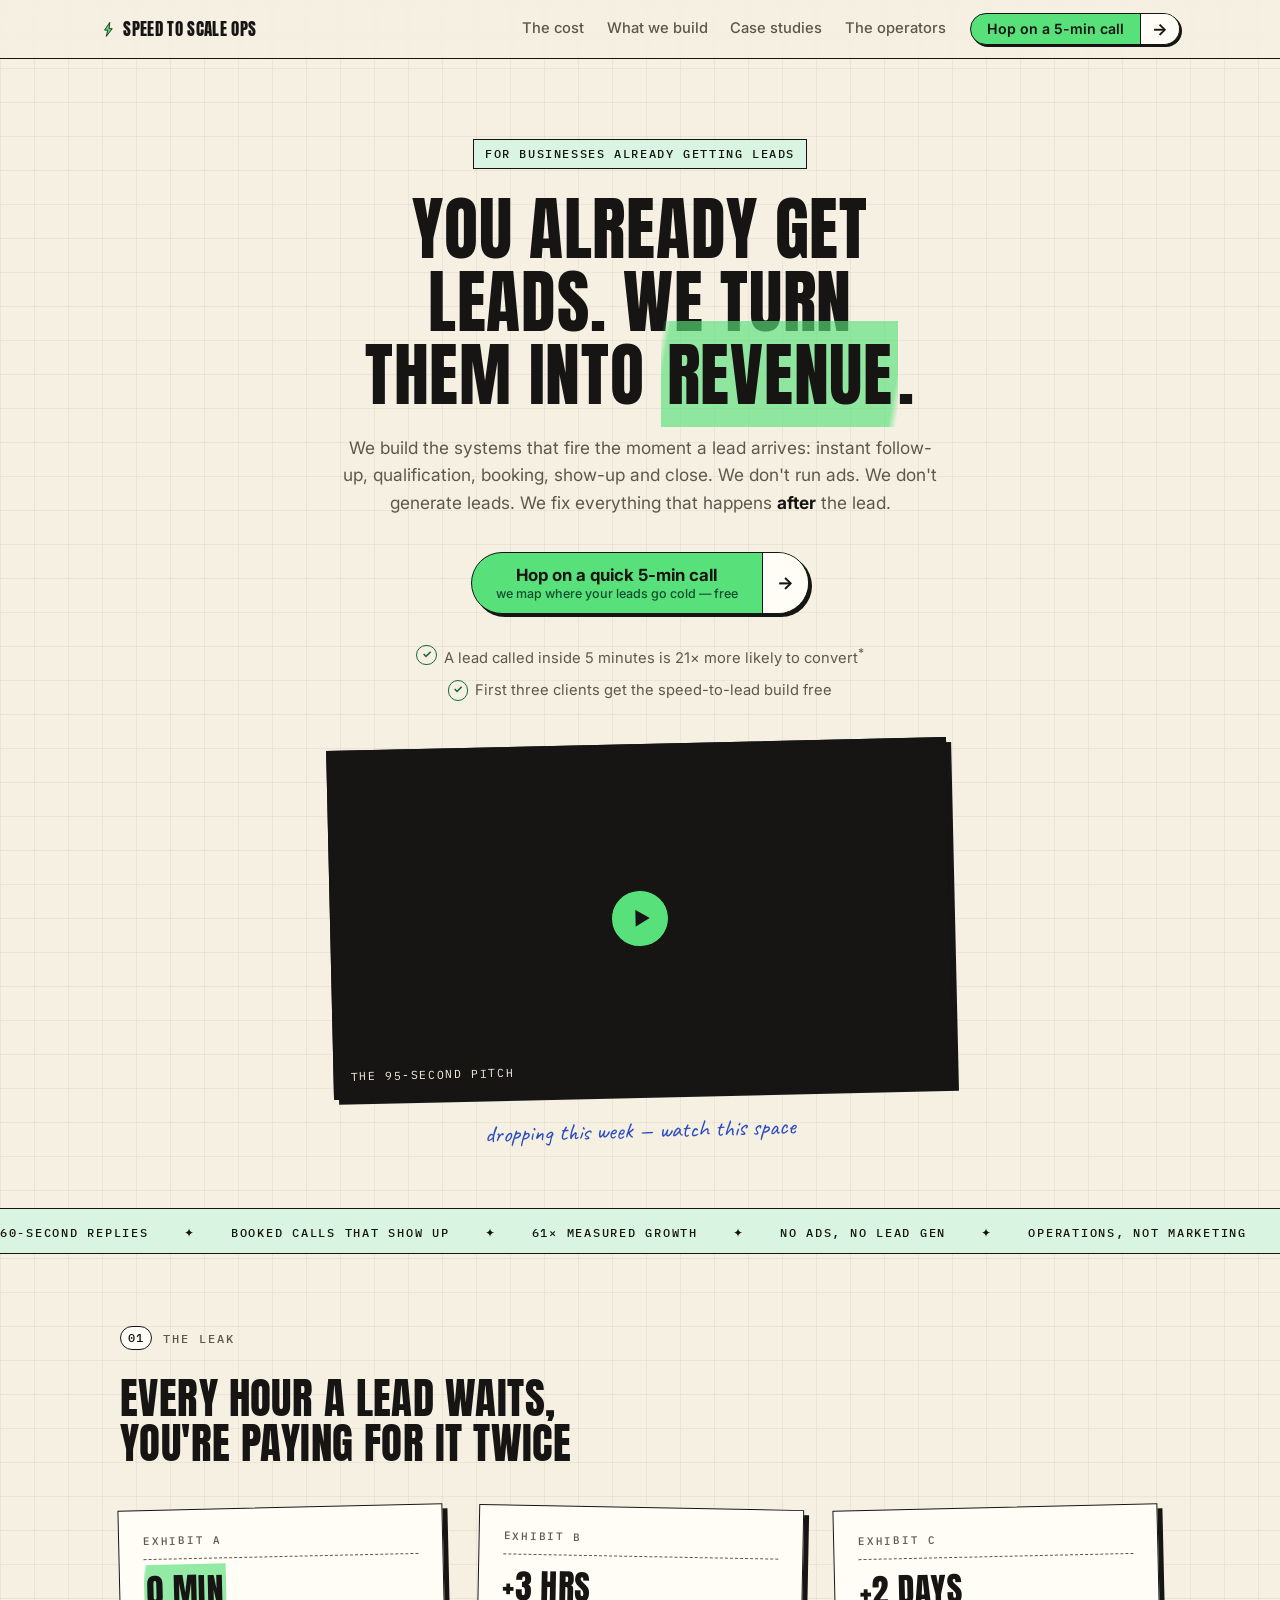
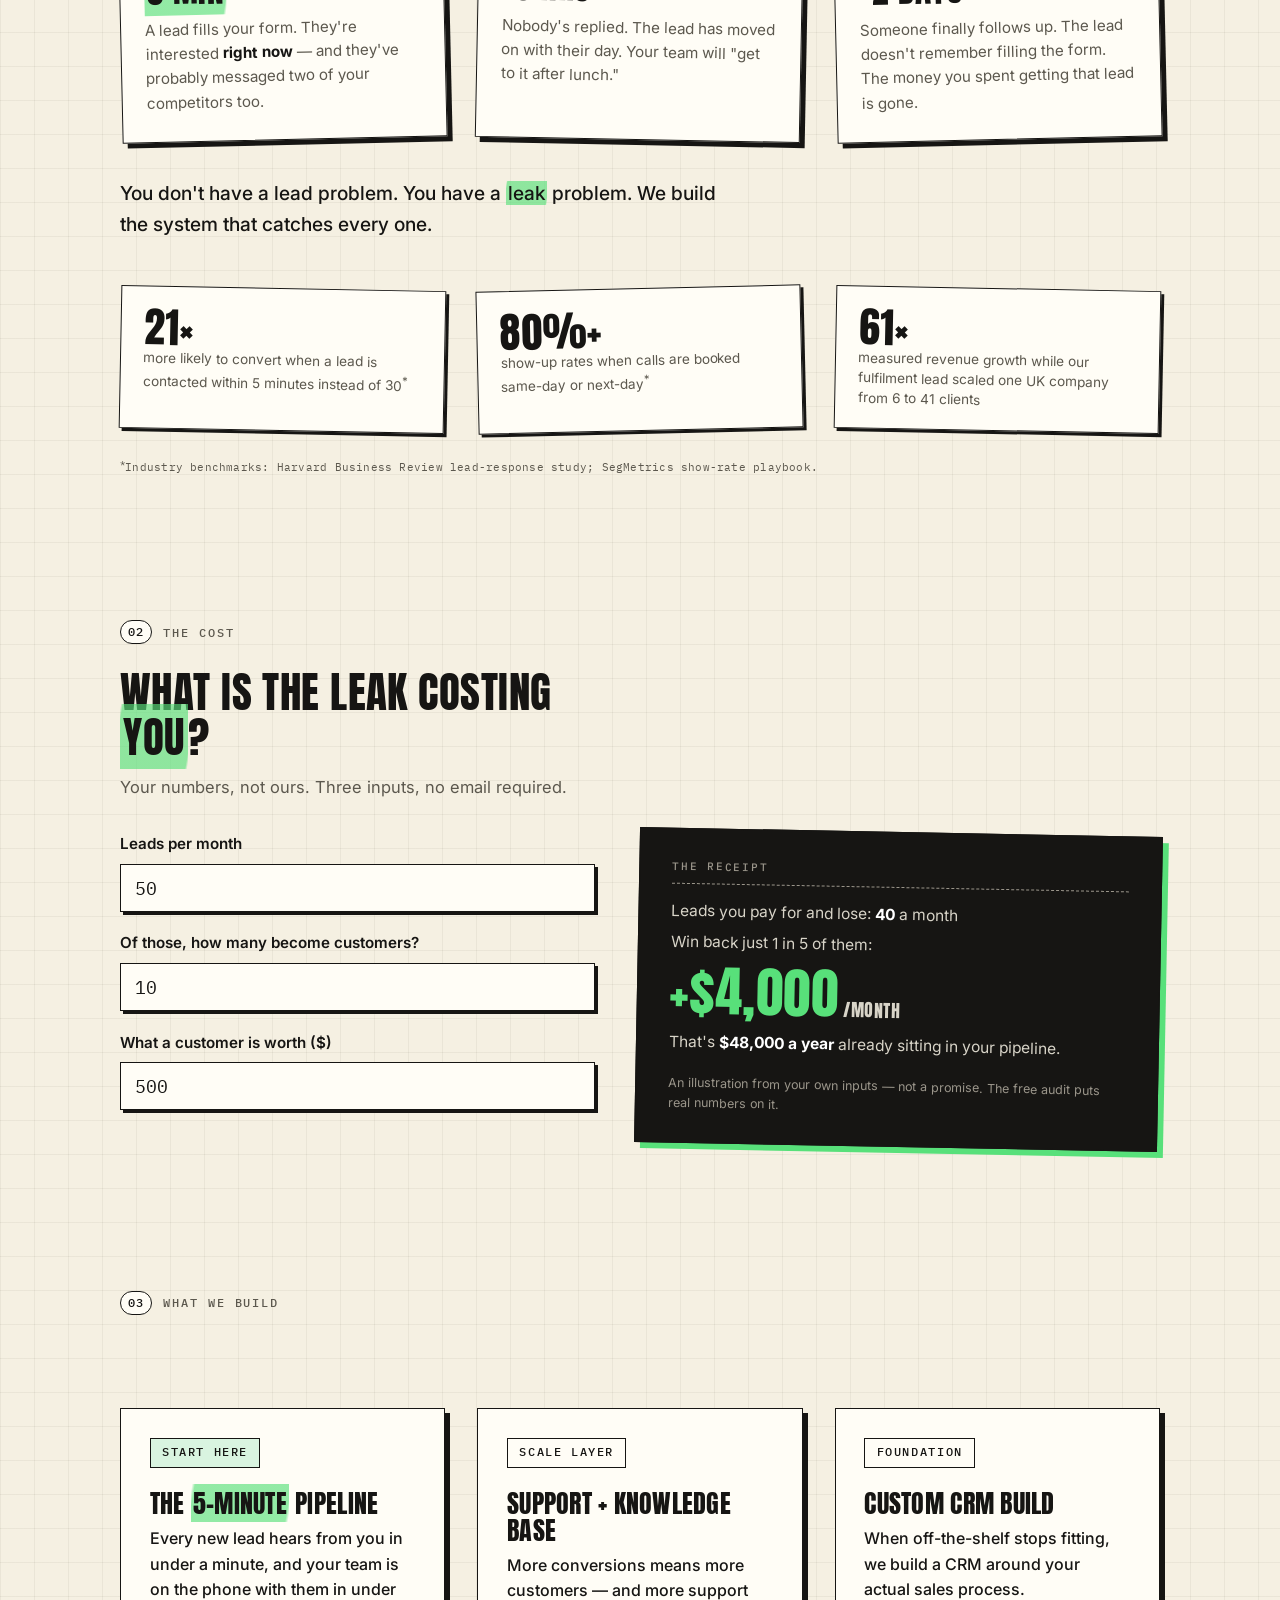
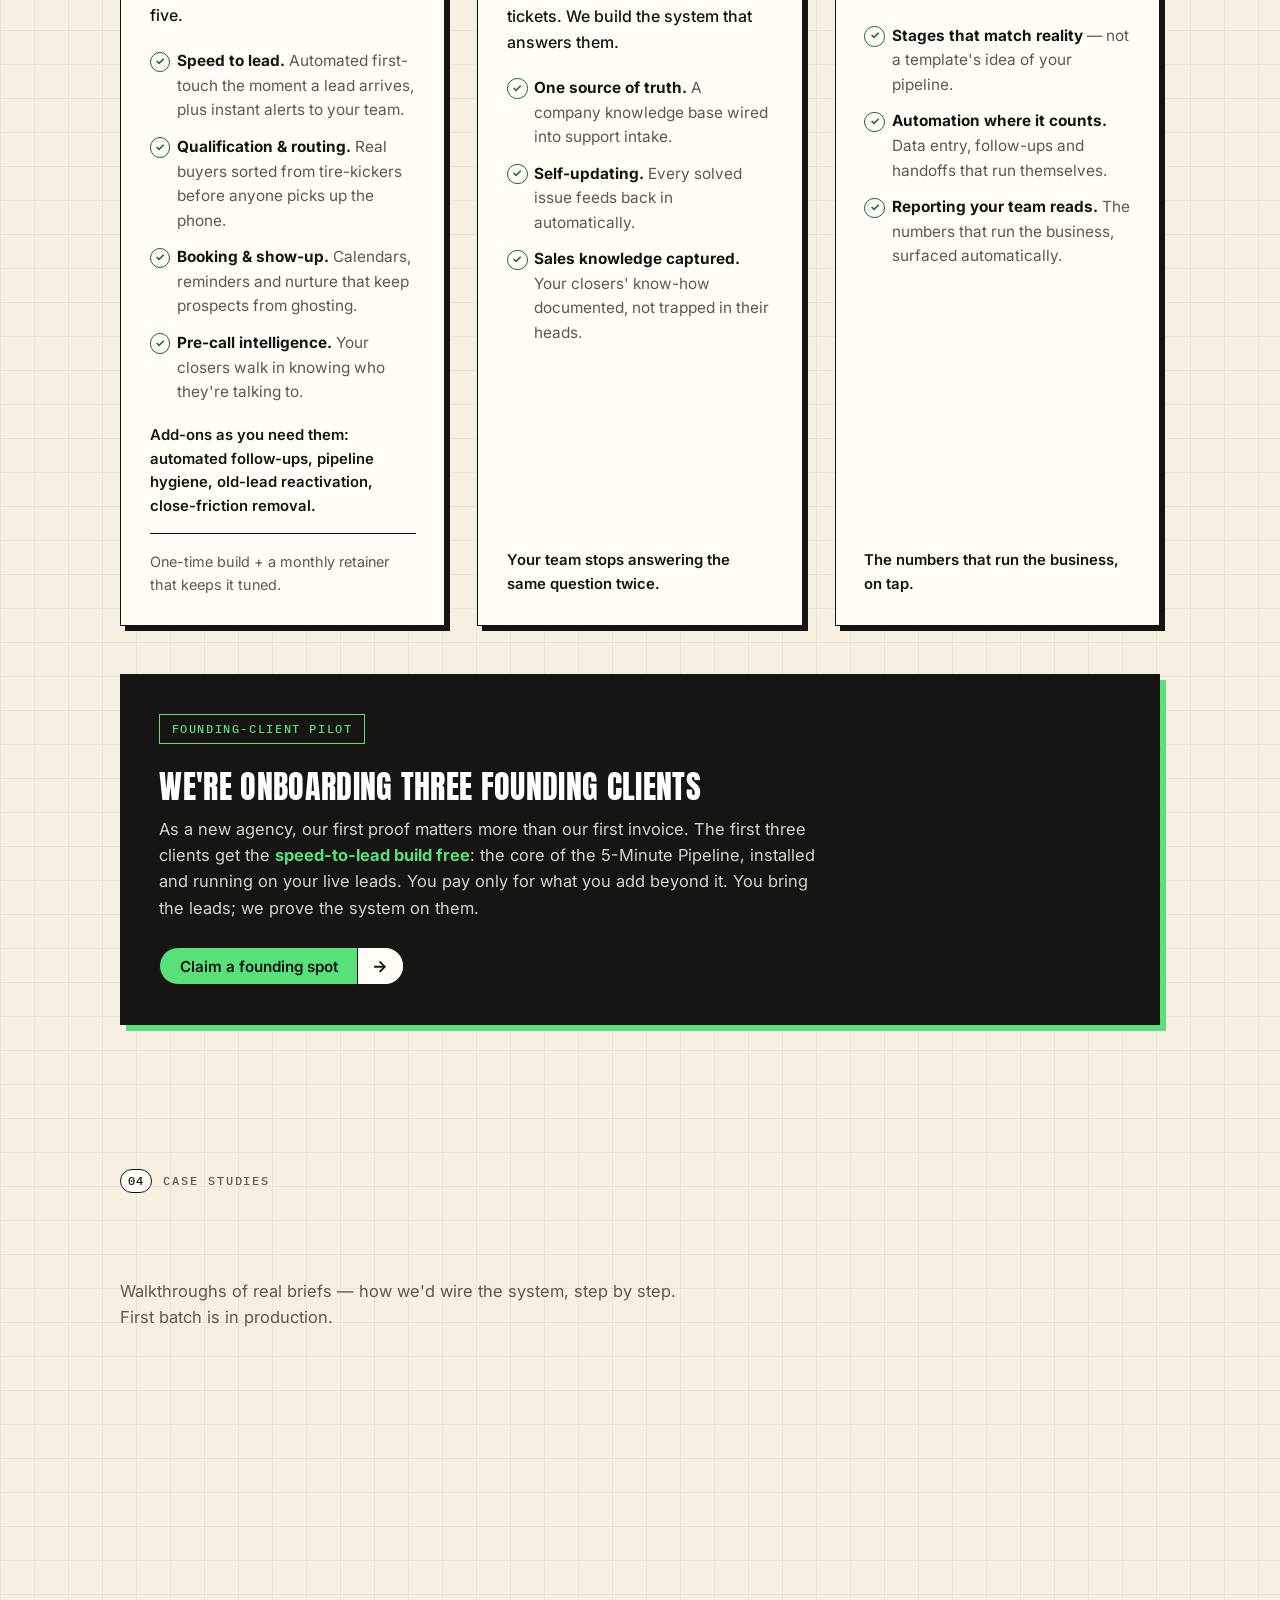
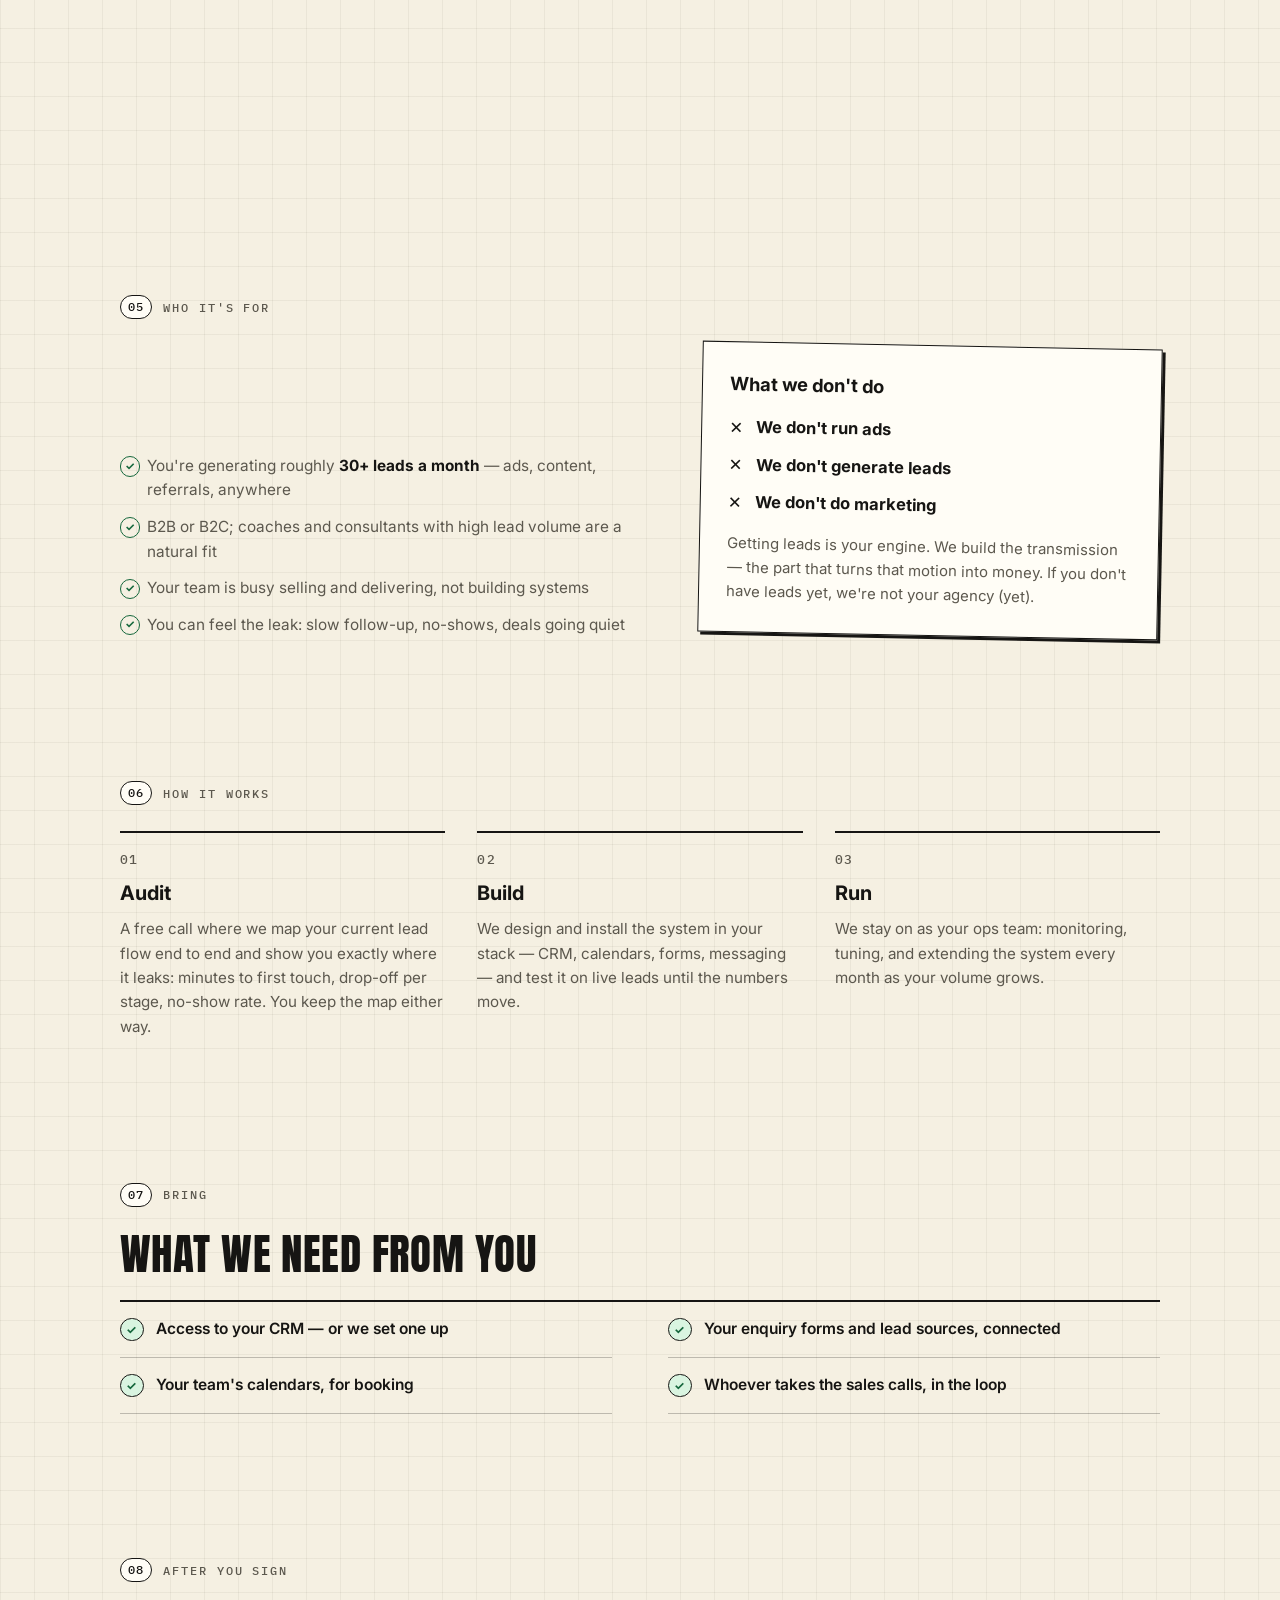
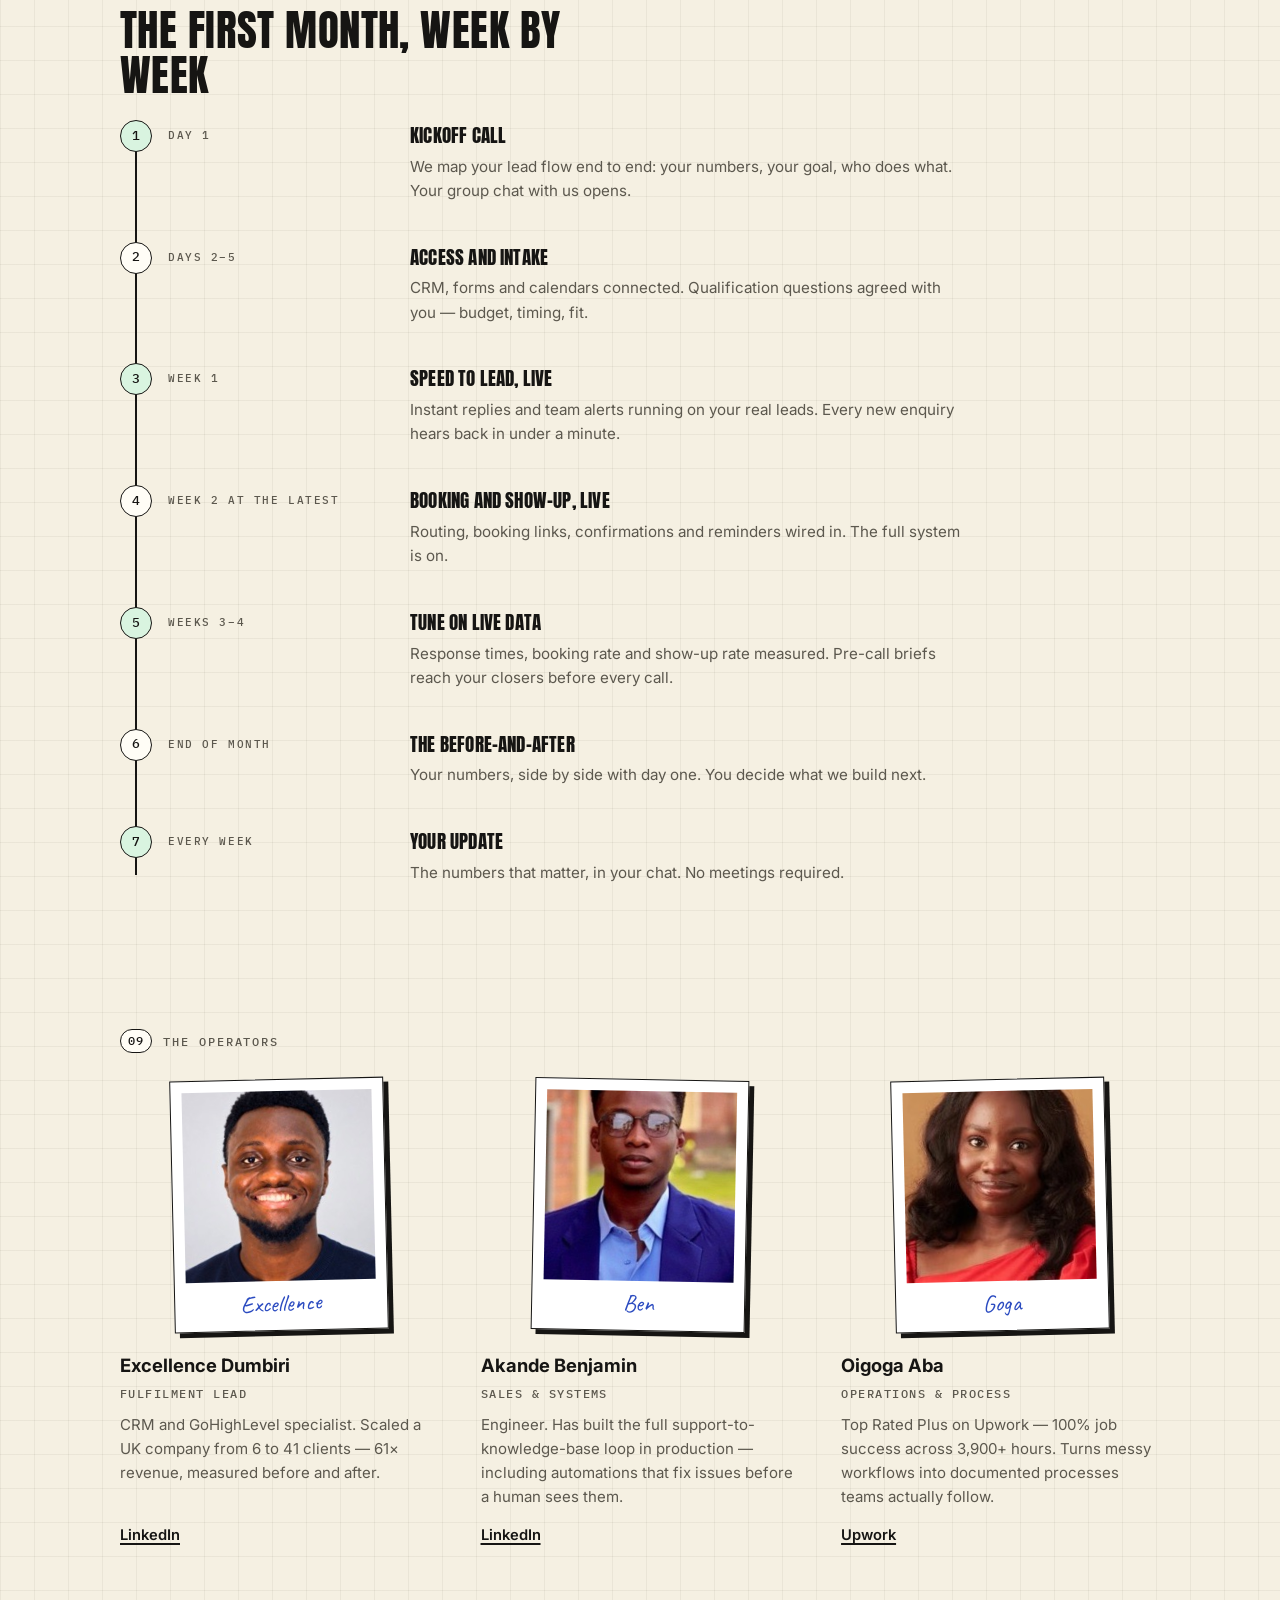
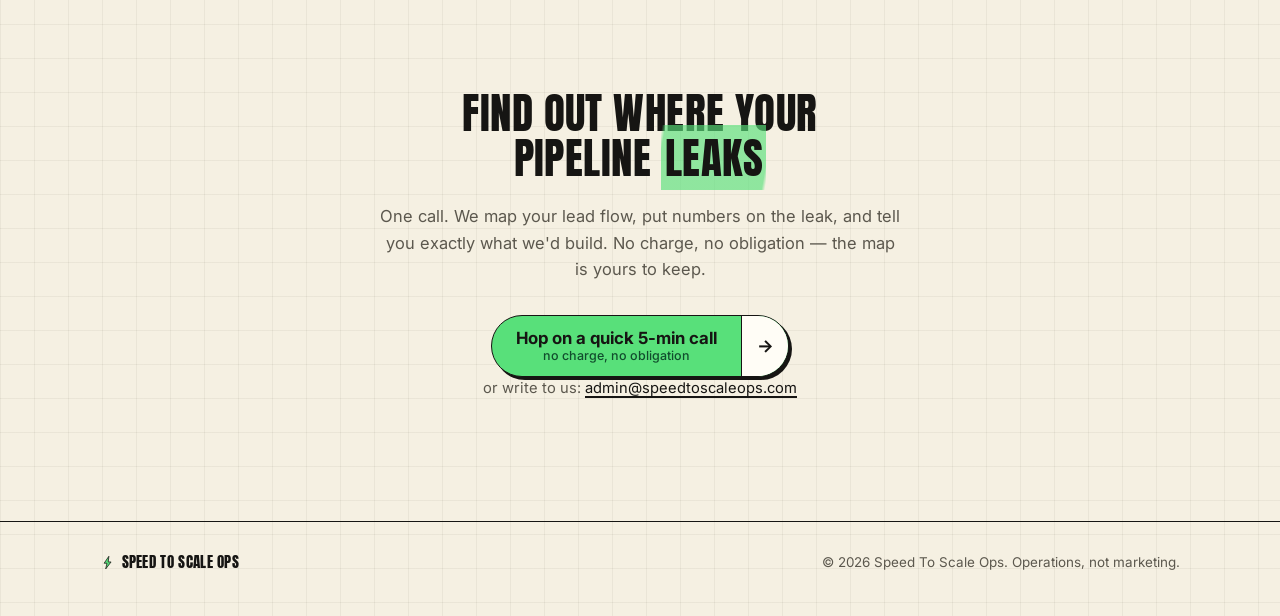
==== index.html @ b43db6b5 "Add scroll animations, 'What we need from you' and first-month timeline Stamp-in reveals on cards an" ====
<!doctype html>
<html lang="en">
<head>
  <meta charset="utf-8">
  <meta name="viewport" content="width=device-width, initial-scale=1">
  <title>Speed To Scale Ops — We turn the leads you already get into revenue</title>
  <meta name="description" content="Speed To Scale Ops is an operations agency. We build the systems that fire the moment a lead arrives — instant follow-up, qualification, booking, show-up and close. No ads, no lead gen. Just conversion.">
  <meta property="og:title" content="Speed To Scale Ops">
  <meta property="og:description" content="You already get leads. We make sure they turn into revenue.">
  <meta property="og:type" content="website">
  <link rel="icon" href="favicon.svg" type="image/svg+xml">
  <link rel="preconnect" href="https://fonts.googleapis.com">
  <link rel="preconnect" href="https://fonts.gstatic.com" crossorigin>
  <link href="https://fonts.googleapis.com/css2?family=Anton&family=Caveat:wght@600&family=IBM+Plex+Mono:wght@400;500&family=Inter:wght@400;500;600;700&display=swap" rel="stylesheet">
  <link rel="stylesheet" href="css/style.css?v=5">
</head>
<body>

<header class="nav">
  <a class="wordmark" href="#top"><svg class="bolt" viewBox="0 0 24 24" aria-hidden="true"><path d="M14 2 6.5 13h4.5L9 22l8.5-11H13l1-9z"/></svg>Speed to Scale Ops</a>
  <nav class="nav-links">
    <a href="#calc">The cost</a>
    <a href="#services">What we build</a>
    <a href="#cases">Case studies</a>
    <a href="#team">The operators</a>
  </nav>
  <a class="pill pill-small" href="https://calendar.app.google/YjVYmjU3zbw4j65b9" target="_blank" rel="noopener">
    <span class="pill-main">Hop on a 5-min call</span><span class="pill-arrow">&rarr;</span>
  </a>
</header>

<main id="top">

  <!-- HERO -->
  <section class="hero">
    <p class="chip">For businesses already getting leads</p>
    <h1>You already get leads. We turn them into <span class="hl">revenue</span>.</h1>
    <p class="lede">
      We build the systems that fire the moment a lead arrives: instant follow-up,
      qualification, booking, show-up and close. We don't run ads. We don't generate leads.
      We fix everything that happens <strong>after</strong> the lead.
    </p>
    <a class="pill pill-big" href="https://calendar.app.google/YjVYmjU3zbw4j65b9" target="_blank" rel="noopener">
      <span class="pill-main"><strong>Hop on a quick 5-min call</strong><small>we map where your leads go cold — free</small></span>
      <span class="pill-arrow">&rarr;</span>
    </a>
    <ul class="facts">
      <li>A lead called inside 5 minutes is 21&times; more likely to convert<sup>*</sup></li>
      <li>First three clients get the speed-to-lead build free</li>
    </ul>

    <div class="video-ph tilt-l" role="img" aria-label="Sales video preview — coming soon">
      <span class="play" aria-hidden="true">&#9654;</span>
      <p class="video-cap">The 95-second pitch</p>
    </div>
    <p class="scribble video-scribble">dropping this week — watch this space</p>
  </section>

  <!-- TICKER -->
  <div class="ticker" aria-hidden="true">
    <div class="ticker-track">
      <span>60-second replies</span><span>&#10022;</span>
      <span>booked calls that show up</span><span>&#10022;</span>
      <span>61&times; measured growth</span><span>&#10022;</span>
      <span>no ads, no lead gen</span><span>&#10022;</span>
      <span>operations, not marketing</span><span>&#10022;</span>
      <span>60-second replies</span><span>&#10022;</span>
      <span>booked calls that show up</span><span>&#10022;</span>
      <span>61&times; measured growth</span><span>&#10022;</span>
      <span>no ads, no lead gen</span><span>&#10022;</span>
      <span>operations, not marketing</span><span>&#10022;</span>
    </div>
  </div>

  <!-- LEAK -->
  <section class="leak">
    <p class="sec-mark"><span class="num">01</span>The leak</p>
    <h2>Every hour a lead waits, you're paying for it twice</h2>
    <div class="exhibits">
      <article class="exhibit tilt-l">
        <p class="ex-label">Exhibit A</p>
        <p class="ex-big"><span class="hl">0 min</span></p>
        <p>A lead fills your form. They're interested <strong>right now</strong> — and they've probably messaged two of your competitors too.</p>
      </article>
      <article class="exhibit tilt-r">
        <p class="ex-label">Exhibit B</p>
        <p class="ex-big">+3 hrs</p>
        <p>Nobody's replied. The lead has moved on with their day. Your team will "get to it after lunch."</p>
      </article>
      <article class="exhibit tilt-l">
        <p class="ex-label">Exhibit C</p>
        <p class="ex-big">+2 days</p>
        <p>Someone finally follows up. The lead doesn't remember filling the form. The money you spent getting that lead is gone.</p>
      </article>
    </div>
    <p class="leak-close">You don't have a lead problem. You have a <span class="hl">leak</span> problem. We build the system that catches every one.</p>

    <div class="stats">
      <div class="stat tilt-r">
        <p class="stat-big">21&times;</p>
        <p class="stat-cap">more likely to convert when a lead is contacted within 5 minutes instead of 30<sup>*</sup></p>
      </div>
      <div class="stat tilt-l">
        <p class="stat-big">80%+</p>
        <p class="stat-cap">show-up rates when calls are booked same-day or next-day<sup>*</sup></p>
      </div>
      <div class="stat tilt-r">
        <p class="stat-big">61&times;</p>
        <p class="stat-cap">measured revenue growth while our fulfilment lead scaled one UK company from 6 to 41 clients</p>
      </div>
    </div>
    <p class="footnote"><sup>*</sup>Industry benchmarks: Harvard Business Review lead-response study; SegMetrics show-rate playbook.</p>
  </section>

  <!-- CALCULATOR -->
  <section id="calc" class="calc-sec">
    <p class="sec-mark"><span class="num">02</span>The cost</p>
    <h2>What is the leak costing <span class="hl">you</span>?</h2>
    <p class="calc-lede">Your numbers, not ours. Three inputs, no email required.</p>
    <div class="calc">
      <div class="calc-inputs">
        <label>Leads per month
          <input id="c-leads" type="number" inputmode="numeric" min="0" max="100000" value="50">
        </label>
        <label>Of those, how many become customers?
          <input id="c-close" type="number" inputmode="numeric" min="0" max="100000" value="10">
        </label>
        <label>What a customer is worth ($)
          <input id="c-value" type="number" inputmode="numeric" min="0" max="100000000" value="500">
        </label>
      </div>
      <div class="calc-result tilt-r">
        <p class="ex-label">The receipt</p>
        <p class="calc-line">Leads you pay for and lose: <strong id="r-lost">40</strong> a month</p>
        <p class="calc-line">Win back just 1 in 5 of them:</p>
        <p class="calc-big">+$<span id="r-month">4,000</span><span class="calc-unit">/month</span></p>
        <p class="calc-line">That's <strong>$<span id="r-year">48,000</span> a year</strong> already sitting in your pipeline.</p>
        <p class="calc-note">An illustration from your own inputs — not a promise. The free audit puts real numbers on it.</p>
      </div>
    </div>
  </section>

  <!-- SERVICES -->
  <section id="services" class="services">
    <p class="sec-mark"><span class="num">03</span>What we build</p>
    <h2>Three ways in</h2>
    <div class="offers3">
      <article class="offer">
        <p class="chip">Start here</p>
        <h3>The <span class="hl">5-Minute</span> Pipeline</h3>
        <p class="punch">Every new lead hears from you in under a minute, and your team is on the phone with them in under five.</p>
        <ul class="ticks">
          <li><strong>Speed to lead.</strong> Automated first-touch the moment a lead arrives, plus instant alerts to your team.</li>
          <li><strong>Qualification &amp; routing.</strong> Real buyers sorted from tire-kickers before anyone picks up the phone.</li>
          <li><strong>Booking &amp; show-up.</strong> Calendars, reminders and nurture that keep prospects from ghosting.</li>
          <li><strong>Pre-call intelligence.</strong> Your closers walk in knowing who they're talking to.</li>
        </ul>
        <p class="offer-note">Add-ons as you need them: automated follow-ups, pipeline hygiene, old-lead reactivation, close-friction removal.</p>
        <p class="model">One-time build + a monthly retainer that keeps it tuned.</p>
      </article>
      <article class="offer">
        <p class="chip chip-plain">Scale layer</p>
        <h3>Support + Knowledge Base</h3>
        <p class="punch">More conversions means more customers — and more support tickets. We build the system that answers them.</p>
        <ul class="ticks">
          <li><strong>One source of truth.</strong> A company knowledge base wired into support intake.</li>
          <li><strong>Self-updating.</strong> Every solved issue feeds back in automatically.</li>
          <li><strong>Sales knowledge captured.</strong> Your closers' know-how documented, not trapped in their heads.</li>
        </ul>
        <p class="offer-note">Your team stops answering the same question twice.</p>
      </article>
      <article class="offer">
        <p class="chip chip-plain">Foundation</p>
        <h3>Custom CRM Build</h3>
        <p class="punch">When off-the-shelf stops fitting, we build a CRM around your actual sales process.</p>
        <ul class="ticks">
          <li><strong>Stages that match reality</strong> — not a template's idea of your pipeline.</li>
          <li><strong>Automation where it counts.</strong> Data entry, follow-ups and handoffs that run themselves.</li>
          <li><strong>Reporting your team reads.</strong> The numbers that run the business, surfaced automatically.</li>
        </ul>
        <p class="offer-note">The numbers that run the business, on tap.</p>
      </article>
    </div>

    <aside class="pilot">
      <p class="chip chip-dark">Founding-client pilot</p>
      <h3>We're onboarding three founding clients</h3>
      <p>As a new agency, our first proof matters more than our first invoice. The first three clients get the <strong>speed-to-lead build free</strong>: the core of the 5-Minute Pipeline, installed and running on your live leads. You pay only for what you add beyond it. You bring the leads; we prove the system on them.</p>
      <a class="pill" href="https://calendar.app.google/YjVYmjU3zbw4j65b9" target="_blank" rel="noopener">
        <span class="pill-main">Claim a founding spot</span><span class="pill-arrow">&rarr;</span>
      </a>
    </aside>
  </section>

  <!-- CASE STUDIES -->
  <section id="cases" class="cases">
    <p class="sec-mark"><span class="num">04</span>Case studies</p>
    <h2>Watch us solve real jobs</h2>
    <p class="cases-lede">Walkthroughs of real briefs — how we'd wire the system, step by step. First batch is in production.</p>
    <div class="carousel" tabindex="0">
      <article class="cs-card tilt-l">
        <div class="cs-frame"><span class="play">&#9654;</span></div>
        <p class="ex-label">Case study 01</p>
        <p>Coaching business, 80 leads a month, next-day follow-up. The rebuild, drawn out.</p>
        <p class="cs-soon">Coming soon</p>
      </article>
      <article class="cs-card tilt-r">
        <div class="cs-frame"><span class="play">&#9654;</span></div>
        <p class="ex-label">Case study 02</p>
        <p>Home-services firm losing weekend enquiries. Same-day booking, wired in.</p>
        <p class="cs-soon">Coming soon</p>
      </article>
      <article class="cs-card tilt-l">
        <div class="cs-frame"><span class="play">&#9654;</span></div>
        <p class="ex-label">Case study 03</p>
        <p>Clinic with no-show problems. Reminders and pre-call briefs, end to end.</p>
        <p class="cs-soon">Coming soon</p>
      </article>
    </div>
  </section>

  <!-- FIT -->
  <section id="fit" class="fit-sec">
    <p class="sec-mark"><span class="num">05</span>Who it's for</p>
    <div class="fit">
      <div class="fit-col">
        <h2>Built for businesses that already get leads</h2>
        <ul class="ticks">
          <li>You're generating roughly <strong>30+ leads a month</strong> — ads, content, referrals, anywhere</li>
          <li>B2B or B2C; coaches and consultants with high lead volume are a natural fit</li>
          <li>Your team is busy selling and delivering, not building systems</li>
          <li>You can feel the leak: slow follow-up, no-shows, deals going quiet</li>
        </ul>
      </div>
      <div class="fit-col fit-not tilt-r">
        <h3>What we don't do</h3>
        <ul class="crosses">
          <li>We don't run ads</li>
          <li>We don't generate leads</li>
          <li>We don't do marketing</li>
        </ul>
        <p>Getting leads is your engine. We build the transmission — the part that turns that motion into money. If you don't have leads yet, we're not your agency (yet).</p>
      </div>
    </div>
  </section>

  <!-- HOW -->
  <section id="how" class="how">
    <p class="sec-mark"><span class="num">06</span>How it works</p>
    <ol class="steps">
      <li>
        <h3>Audit</h3>
        <p>A free call where we map your current lead flow end to end and show you exactly where it leaks: minutes to first touch, drop-off per stage, no-show rate. You keep the map either way.</p>
      </li>
      <li>
        <h3>Build</h3>
        <p>We design and install the system in your stack — CRM, calendars, forms, messaging — and test it on live leads until the numbers move.</p>
      </li>
      <li>
        <h3>Run</h3>
        <p>We stay on as your ops team: monitoring, tuning, and extending the system every month as your volume grows.</p>
      </li>
    </ol>
  </section>

  <!-- WHAT WE NEED -->
  <section id="bring" class="bring">
    <p class="sec-mark"><span class="num">07</span>Bring</p>
    <h2>What we need from you</h2>
    <ul class="need-list">
      <li>Access to your CRM — or we set one up</li>
      <li>Your enquiry forms and lead sources, connected</li>
      <li>Your team's calendars, for booking</li>
      <li>Whoever takes the sales calls, in the loop</li>
    </ul>
  </section>

  <!-- FIRST MONTH -->
  <section id="month" class="month-sec">
    <p class="sec-mark"><span class="num">08</span>After you sign</p>
    <h2>The first month, week by week</h2>
    <ol class="month">
      <li>
        <div class="m-left"><span class="m-num">1</span><span class="m-when">Day 1</span></div>
        <div class="m-right">
          <h3>Kickoff call</h3>
          <p>We map your lead flow end to end: your numbers, your goal, who does what. Your group chat with us opens.</p>
        </div>
      </li>
      <li>
        <div class="m-left"><span class="m-num">2</span><span class="m-when">Days 2&ndash;5</span></div>
        <div class="m-right">
          <h3>Access and intake</h3>
          <p>CRM, forms and calendars connected. Qualification questions agreed with you — budget, timing, fit.</p>
        </div>
      </li>
      <li>
        <div class="m-left"><span class="m-num">3</span><span class="m-when">Week 1</span></div>
        <div class="m-right">
          <h3>Speed to lead, live</h3>
          <p>Instant replies and team alerts running on your real leads. Every new enquiry hears back in under a minute.</p>
        </div>
      </li>
      <li>
        <div class="m-left"><span class="m-num">4</span><span class="m-when">Week 2 at the latest</span></div>
        <div class="m-right">
          <h3>Booking and show-up, live</h3>
          <p>Routing, booking links, confirmations and reminders wired in. The full system is on.</p>
        </div>
      </li>
      <li>
        <div class="m-left"><span class="m-num">5</span><span class="m-when">Weeks 3&ndash;4</span></div>
        <div class="m-right">
          <h3>Tune on live data</h3>
          <p>Response times, booking rate and show-up rate measured. Pre-call briefs reach your closers before every call.</p>
        </div>
      </li>
      <li>
        <div class="m-left"><span class="m-num">6</span><span class="m-when">End of month</span></div>
        <div class="m-right">
          <h3>The before-and-after</h3>
          <p>Your numbers, side by side with day one. You decide what we build next.</p>
        </div>
      </li>
      <li>
        <div class="m-left"><span class="m-num">7</span><span class="m-when">Every week</span></div>
        <div class="m-right">
          <h3>Your update</h3>
          <p>The numbers that matter, in your chat. No meetings required.</p>
        </div>
      </li>
    </ol>
  </section>

  <!-- TEAM -->
  <section id="team" class="team">
    <p class="sec-mark"><span class="num">09</span>The operators</p>
    <div class="people">
      <article class="person">
        <div class="polaroid tilt-l">
          <img src="img/excellence.jpg" alt="Excellence Dumbiri" width="224" height="224" loading="lazy">
          <p class="scribble">Excellence</p>
        </div>
        <h3>Excellence Dumbiri</h3>
        <p class="role">Fulfilment lead</p>
        <p class="bio">CRM and GoHighLevel specialist. Scaled a UK company from 6 to 41 clients — 61&times; revenue, measured before and after.</p>
        <a class="profile-link" href="https://www.linkedin.com/in/excellencedumbiri/" target="_blank" rel="noopener">LinkedIn</a>
      </article>
      <article class="person">
        <div class="polaroid tilt-r">
          <img src="img/ben.jpg" alt="Akande Benjamin" width="224" height="224" loading="lazy">
          <p class="scribble">Ben</p>
        </div>
        <h3>Akande Benjamin</h3>
        <p class="role">Sales &amp; systems</p>
        <p class="bio">Engineer. Has built the full support-to-knowledge-base loop in production — including automations that fix issues before a human sees them.</p>
        <a class="profile-link" href="https://www.linkedin.com/in/benjamin-akande/" target="_blank" rel="noopener">LinkedIn</a>
      </article>
      <article class="person">
        <div class="polaroid tilt-l">
          <img src="img/goga.jpg" alt="Oigoga Aba" width="196" height="196" loading="lazy">
          <p class="scribble">Goga</p>
        </div>
        <h3>Oigoga Aba</h3>
        <p class="role">Operations &amp; process</p>
        <p class="bio">Top Rated Plus on Upwork — 100% job success across 3,900+ hours. Turns messy workflows into documented processes teams actually follow.</p>
        <a class="profile-link" href="https://www.upwork.com/freelancers/~01babe7e281f7982b6" target="_blank" rel="noopener">Upwork</a>
      </article>
    </div>
  </section>

  <!-- CTA -->
  <section class="cta">
    <h2>Find out where your pipeline <span class="hl">leaks</span></h2>
    <p>One call. We map your lead flow, put numbers on the leak, and tell you exactly what we'd build. No charge, no obligation — the map is yours to keep.</p>
    <a class="pill pill-big" href="https://calendar.app.google/YjVYmjU3zbw4j65b9" target="_blank" rel="noopener">
      <span class="pill-main"><strong>Hop on a quick 5-min call</strong><small>no charge, no obligation</small></span>
      <span class="pill-arrow">&rarr;</span>
    </a>
    <p class="cta-alt">or write to us: <a href="mailto:admin@speedtoscaleops.com">admin@speedtoscaleops.com</a></p>
  </section>

</main>

<footer class="footer">
  <span class="foot-mark"><svg class="bolt" viewBox="0 0 24 24" aria-hidden="true"><path d="M14 2 6.5 13h4.5L9 22l8.5-11H13l1-9z"/></svg>Speed to Scale Ops</span>
  <p>&copy; 2026 Speed To Scale Ops. Operations, not marketing.</p>
</footer>

<script>
(function () {
  var leads = document.getElementById('c-leads');
  var close = document.getElementById('c-close');
  var value = document.getElementById('c-value');
  if (!leads) return;
  function fmt(n) { return Math.round(n).toLocaleString('en-US'); }
  function calc() {
    var L = Math.max(0, Number(leads.value) || 0);
    var C = Math.min(L, Math.max(0, Number(close.value) || 0));
    var V = Math.max(0, Number(value.value) || 0);
    var lost = L - C;
    var monthly = lost * 0.2 * V;
    document.getElementById('r-lost').textContent = fmt(lost);
    document.getElementById('r-month').textContent = fmt(monthly);
    document.getElementById('r-year').textContent = fmt(monthly * 12);
  }
  [leads, close, value].forEach(function (el) { el.addEventListener('input', calc); });
  calc();
})();

(function () {
  if (window.matchMedia('(prefers-reduced-motion: reduce)').matches || !('IntersectionObserver' in window)) return;

  var stamp = document.querySelectorAll('.exhibit, .stat, .cs-card, .polaroid, .fit-not');
  var rise = document.querySelectorAll('.offer, .pilot, .calc-result, .calc-inputs, .steps li, .person h3, main h2, .need-list li, .month li');
  function prep(nodes, cls) {
    nodes.forEach(function (el) {
      el.classList.add(cls);
      var sibs = el.parentElement ? Array.prototype.indexOf.call(el.parentElement.children, el) : 0;
      el.style.transitionDelay = Math.min(sibs, 5) * 80 + 'ms';
    });
  }
  prep(stamp, 'reveal-stamp');
  prep(rise, 'reveal');

  var io = new IntersectionObserver(function (entries) {
    entries.forEach(function (e) {
      if (e.isIntersecting) { e.target.classList.add('in'); io.unobserve(e.target); }
    });
  }, { rootMargin: '0px 0px -8% 0px', threshold: 0.1 });
  document.querySelectorAll('.reveal, .reveal-stamp').forEach(function (el) { io.observe(el); });

  var counted = new IntersectionObserver(function (entries) {
    entries.forEach(function (e) {
      if (!e.isIntersecting) return;
      counted.unobserve(e.target);
      var el = e.target;
      var m = el.textContent.match(/^(\d+)([\s\S]*)$/);
      if (!m) return;
      var target = Number(m[1]), rest = m[2], t0 = null;
      function tick(ts) {
        if (!t0) t0 = ts;
        var p = Math.min(1, (ts - t0) / 700);
        el.textContent = Math.round(target * (1 - Math.pow(1 - p, 3))) + rest;
        if (p < 1) requestAnimationFrame(tick);
      }
      requestAnimationFrame(tick);
    });
  }, { threshold: 0.4 });
  document.querySelectorAll('.stat-big').forEach(function (el) { counted.observe(el); });
})();
</script>

</body>
</html>
---- css/style.css ----
/* Speed To Scale Ops — site styles
   Cream paper, black borders, hard shadows, brand green.
   Anton for shouting, Inter for talking, Plex Mono for labels, Caveat for scribbles. */

:root {
  --paper: #f5f0e2;
  --card: #fffdf6;
  --ink: #161513;
  --dim: #5c584e;
  --green: #58e07a;
  --green-deep: #15673c;
  --green-tint: #d9f4e0;
  --scribble: #2b4bc0;
  --max: 1080px;
  --shadow: 5px 5px 0 var(--ink);
  --shadow-sm: 3px 3px 0 var(--ink);
}

* { box-sizing: border-box; margin: 0; padding: 0; }

html { scroll-behavior: smooth; }
@media (prefers-reduced-motion: reduce) {
  html { scroll-behavior: auto; }
  * { transition: none !important; animation: none !important; }
}

body {
  background: var(--paper);
  background-image:
    linear-gradient(color-mix(in srgb, var(--ink) 5%, transparent) 1px, transparent 1px),
    linear-gradient(90deg, color-mix(in srgb, var(--ink) 5%, transparent) 1px, transparent 1px);
  background-size: 34px 34px;
  color: var(--ink);
  font-family: "Inter", system-ui, sans-serif;
  font-size: 16.5px;
  line-height: 1.6;
  -webkit-font-smoothing: antialiased;
}

h1, h2, .offer h3, .pilot h3, .ex-big, .stat-big, .calc-big {
  font-family: "Anton", "Arial Narrow", sans-serif;
  font-weight: 400;
  text-transform: uppercase;
  letter-spacing: 0.01em;
  line-height: 1.04;
}

h2 { font-size: clamp(1.8rem, 3.8vw, 2.7rem); margin-bottom: 1.4rem; max-width: 22ch; }

section { max-width: var(--max); margin: 0 auto; padding: 4.5rem 20px; }

a { color: var(--ink); text-decoration: underline; text-underline-offset: 3px; text-decoration-thickness: 1.5px; }
a:hover { color: var(--green-deep); }
a:focus-visible, .pill:focus-visible { outline: 2.5px solid var(--green-deep); outline-offset: 2px; }

strong { font-weight: 700; }

/* highlighter sweep */
.hl {
  background: linear-gradient(100deg, transparent 1%, color-mix(in srgb, var(--green) 65%, transparent) 4%, color-mix(in srgb, var(--green) 65%, transparent) 96%, transparent 99%);
  padding: 0 0.08em;
  -webkit-box-decoration-break: clone;
  box-decoration-break: clone;
}

/* mono chips + section marks */
.chip, .sec-mark, .ex-label, .col-label, .role, .footnote {
  font-family: "IBM Plex Mono", monospace;
}

.chip {
  display: inline-block;
  font-size: 0.72rem; font-weight: 500;
  text-transform: uppercase; letter-spacing: 0.14em;
  background: var(--green-tint);
  border: 1.5px solid var(--ink);
  padding: 0.3rem 0.7rem;
  margin-bottom: 1.4rem;
}
.chip-dark { background: transparent; border-color: var(--green); color: var(--green); }
.chip-plain { background: var(--card); }

.sec-mark {
  display: flex; align-items: center; gap: 0.7rem;
  font-size: 0.75rem; font-weight: 500;
  text-transform: uppercase; letter-spacing: 0.16em;
  color: var(--dim);
  margin-bottom: 1.6rem;
}
.sec-mark .num {
  display: inline-grid; place-items: center;
  width: 2rem; height: 1.5rem;
  border: 1.5px solid var(--ink); border-radius: 999px;
  background: var(--card);
  color: var(--ink);
  font-size: 0.72rem;
  letter-spacing: 0.05em;
}

/* tilts */
.tilt-l { rotate: -1.3deg; transition: rotate 0.18s ease; }
.tilt-r { rotate: 1.1deg; transition: rotate 0.18s ease; }
.tilt-l:hover, .tilt-r:hover { rotate: 0deg; }

/* ---------- nav ---------- */

.nav {
  position: sticky; top: 0; z-index: 10;
  display: flex; align-items: center; gap: 1.5rem;
  padding: 0.8rem max(20px, calc((100vw - var(--max)) / 2));
  background: color-mix(in srgb, var(--paper) 94%, transparent);
  backdrop-filter: blur(8px);
  border-bottom: 1.5px solid var(--ink);
}

.wordmark, .foot-mark {
  font-family: "Anton", sans-serif;
  text-transform: uppercase;
  font-size: 1.05rem;
  letter-spacing: 0.02em;
  text-decoration: none;
  color: var(--ink);
  display: inline-flex; align-items: center; gap: 0.4rem;
}
.wordmark:hover { color: var(--ink); }
.bolt { width: 1em; height: 1em; fill: var(--green); stroke: var(--ink); stroke-width: 1.2; }

.nav-links { display: flex; gap: 1.4rem; margin-left: auto; }
.nav-links a { color: var(--dim); font-size: 0.92rem; font-weight: 500; text-decoration: none; }
.nav-links a:hover { color: var(--ink); }

/* ---------- pills ---------- */

.pill {
  display: inline-flex; align-items: stretch;
  background: var(--green);
  border: 1.5px solid var(--ink);
  border-radius: 999px;
  box-shadow: var(--shadow-sm);
  text-decoration: none;
  color: var(--ink);
  transition: translate 0.08s ease, box-shadow 0.08s ease;
}
.pill:hover { translate: 2px 2px; box-shadow: 1px 1px 0 var(--ink); color: var(--ink); }
.pill-main {
  display: flex; flex-direction: column; justify-content: center;
  padding: 0.55rem 1.2rem;
  font-weight: 600; font-size: 0.95rem; line-height: 1.25;
}
.pill-main small { font-weight: 500; font-size: 0.78rem; color: #114d2d; }
.pill-arrow {
  display: grid; place-items: center;
  padding: 0 0.9rem;
  border-left: 1.5px solid var(--ink);
  font-weight: 700;
  background: var(--card);
  border-radius: 0 999px 999px 0;
}
.pill-big .pill-main { padding: 0.75rem 1.5rem; font-size: 1.05rem; }
.pill-big .pill-arrow { font-size: 1.1rem; }
.pill-small { box-shadow: 2px 2px 0 var(--ink); }
.pill-small .pill-main { padding: 0.4rem 1rem; font-size: 0.88rem; }
.pill-small .pill-arrow { padding: 0 0.7rem; }

/* ---------- hero ---------- */

.hero { padding-top: 5rem; padding-bottom: 3.5rem; text-align: center; }

.hero h1 {
  font-size: clamp(2.5rem, 6.4vw, 4.4rem);
  margin: 0 auto 1.4rem;
  max-width: 21ch;
  text-wrap: balance;
}

.hero .lede { max-width: 54ch; margin: 0 auto 2.2rem; color: var(--dim); font-size: 1.08rem; }
.hero .lede strong { color: var(--ink); }

.facts {
  list-style: none;
  margin-top: 1.8rem;
  display: flex; flex-direction: column; align-items: center; gap: 0.5rem;
}
.facts li { font-size: 0.92rem; color: var(--dim); padding-left: 1.7rem; position: relative; }
.facts li::before {
  content: "✓";
  position: absolute; left: 0; top: 0.1rem;
  display: grid; place-items: center;
  width: 1.15rem; height: 1.15rem;
  border: 1.5px solid var(--green-deep); border-radius: 50%;
  color: var(--green-deep);
  font-size: 0.7rem; font-weight: 700;
}

/* ---------- leak ---------- */

.exhibits { display: grid; grid-template-columns: repeat(3, 1fr); gap: 2rem; margin: 2.6rem 0 2.4rem; }

.exhibit {
  background: var(--card);
  border: 1.5px solid var(--ink);
  box-shadow: var(--shadow);
  padding: 1.4rem 1.5rem 1.6rem;
}
.ex-label {
  font-size: 0.68rem; font-weight: 500;
  text-transform: uppercase; letter-spacing: 0.16em;
  color: var(--dim);
  border-bottom: 1px dashed var(--dim);
  padding-bottom: 0.5rem; margin-bottom: 0.9rem;
}
.ex-big { font-size: 2.1rem; margin-bottom: 0.6rem; }
.exhibit p:last-child { color: var(--dim); font-size: 0.95rem; }
.exhibit strong { color: var(--ink); }

.leak-close { font-size: 1.2rem; max-width: 52ch; font-weight: 500; }

.stats { display: grid; grid-template-columns: repeat(3, 1fr); gap: 2rem; margin-top: 3rem; }
.stat {
  background: var(--card);
  border: 1.5px solid var(--ink);
  box-shadow: var(--shadow-sm);
  padding: 1.2rem 1.4rem;
}
.stat-big { font-size: 2.6rem; }
.stat-cap { font-size: 0.85rem; color: var(--dim); line-height: 1.45; }

.footnote { color: var(--dim); font-size: 0.68rem; margin-top: 1.6rem; letter-spacing: 0.02em; }

/* ---------- hero video placeholder + ticker ---------- */

.video-ph {
  position: relative;
  max-width: 620px;
  aspect-ratio: 16 / 9;
  margin: 2.6rem auto 0;
  background: var(--ink);
  border: 1.5px solid var(--ink);
  box-shadow: var(--shadow);
  display: grid; place-items: center;
}
.play {
  display: grid; place-items: center;
  width: 3.6rem; height: 3.6rem;
  background: var(--green);
  border: 1.5px solid var(--ink);
  border-radius: 50%;
  color: var(--ink);
  font-size: 1.15rem;
  padding-left: 0.25rem;
}
.video-cap {
  position: absolute; left: 1rem; bottom: 0.8rem;
  font-family: "IBM Plex Mono", monospace;
  font-size: 0.72rem; letter-spacing: 0.14em; text-transform: uppercase;
  color: var(--paper);
}
.video-scribble { margin-top: 1rem; font-size: 1.35rem; }

.ticker {
  border-top: 1.5px solid var(--ink);
  border-bottom: 1.5px solid var(--ink);
  background: var(--green-tint);
  overflow: hidden;
  padding: 0.55rem 0;
}
.ticker-track {
  display: inline-flex; align-items: center; gap: 2.2rem;
  white-space: nowrap;
  font-family: "IBM Plex Mono", monospace;
  font-size: 0.78rem; font-weight: 500;
  text-transform: uppercase; letter-spacing: 0.14em;
  animation: ticker 26s linear infinite;
  will-change: transform;
}
@keyframes ticker { from { transform: translateX(0); } to { transform: translateX(-50%); } }

/* ---------- calculator ---------- */

.calc-lede { color: var(--dim); margin: -0.5rem 0 2rem; }

.calc { display: grid; grid-template-columns: 1fr 1.1fr; gap: 2.6rem; align-items: start; }

.calc-inputs { display: grid; gap: 1.2rem; }
.calc-inputs label {
  display: grid; gap: 0.45rem;
  font-weight: 600; font-size: 0.95rem;
}
.calc-inputs input {
  font-family: "IBM Plex Mono", monospace;
  font-size: 1.15rem;
  padding: 0.7rem 0.9rem;
  border: 1.5px solid var(--ink);
  border-radius: 0;
  background: var(--card);
  color: var(--ink);
  box-shadow: var(--shadow-sm);
  width: 100%;
}
.calc-inputs input:focus { outline: 2.5px solid var(--green-deep); outline-offset: 2px; }

.calc-result {
  background: var(--ink);
  color: #d8d4c8;
  border: 1.5px solid var(--ink);
  box-shadow: 6px 6px 0 var(--green);
  padding: 1.8rem 2rem;
}
.calc-result .ex-label { color: #9a958a; border-color: #9a958a; }
.calc-line { font-size: 0.97rem; margin-bottom: 0.4rem; }
.calc-line strong { color: #fff; }
.calc-big {
  font-size: clamp(2.4rem, 5vw, 3.4rem);
  color: var(--green);
  margin: 0.5rem 0 0.7rem;
  font-variant-numeric: tabular-nums;
}
.calc-unit { font-size: 1.1rem; color: #d8d4c8; margin-left: 0.3rem; }
.calc-note { margin-top: 1.1rem; font-size: 0.78rem; color: #9a958a; }

/* ---------- services ---------- */

.offers3 { display: grid; grid-template-columns: repeat(3, 1fr); gap: 2rem; margin-bottom: 3rem; align-items: stretch; }
.offer {
  background: var(--card);
  border: 1.5px solid var(--ink);
  box-shadow: var(--shadow);
  padding: 1.8rem;
  display: flex; flex-direction: column;
}
.offer h3 { font-size: 1.6rem; margin-bottom: 0.6rem; }
.offer .chip { align-self: flex-start; }
.punch { font-size: 1rem; margin-bottom: 1.3rem; font-weight: 500; }
.offer .ticks { margin-bottom: 1.2rem; }
.offer .offer-note { margin-top: auto; }

.ticks { list-style: none; display: grid; gap: 0.75rem; }
.ticks li { color: var(--dim); font-size: 0.96rem; padding-left: 1.7rem; position: relative; }
.ticks li::before {
  content: "✓";
  position: absolute; left: 0; top: 0.15rem;
  display: grid; place-items: center;
  width: 1.15rem; height: 1.15rem;
  border: 1.5px solid var(--green-deep); border-radius: 50%;
  color: var(--green-deep);
  font-size: 0.7rem; font-weight: 700;
}
.ticks li strong { color: var(--ink); }

.model { border-top: 1.5px solid var(--ink); padding-top: 1rem; margin-top: 0.9rem; color: var(--dim); font-size: 0.9rem; }
.offer-note { color: var(--ink); font-weight: 600; font-size: 0.93rem; }

.pilot {
  background: var(--ink);
  color: #d8d4c8;
  border: 1.5px solid var(--ink);
  box-shadow: 6px 6px 0 var(--green);
  padding: 2.4rem;
}
.pilot h3 { color: #fff; font-size: clamp(1.5rem, 3vw, 2rem); margin-bottom: 0.8rem; }
.pilot p { max-width: 66ch; margin-bottom: 1.6rem; }
.pilot strong { color: var(--green); }

/* ---------- case studies ---------- */

.cases-lede { color: var(--dim); margin: -0.5rem 0 2rem; max-width: 58ch; }

.carousel {
  display: flex; gap: 2rem;
  overflow-x: auto;
  scroll-snap-type: x mandatory;
  padding: 0.5rem 0.5rem 1.4rem;
  scrollbar-width: thin;
}
.cs-card {
  flex: 0 0 300px;
  scroll-snap-align: start;
  background: var(--card);
  border: 1.5px solid var(--ink);
  box-shadow: var(--shadow);
  padding: 0.9rem 0.9rem 1.1rem;
}
.cs-frame {
  aspect-ratio: 16 / 10;
  background: var(--ink);
  display: grid; place-items: center;
  margin-bottom: 0.9rem;
}
.cs-frame .play { width: 2.6rem; height: 2.6rem; font-size: 0.9rem; }
.cs-card .ex-label { margin-bottom: 0.6rem; }
.cs-card p { font-size: 0.9rem; color: var(--dim); }
.cs-soon {
  font-family: "Caveat", cursive;
  font-size: 1.3rem;
  color: var(--scribble);
  margin-top: 0.5rem;
  rotate: -1.5deg;
}

/* ---------- fit ---------- */

.fit { display: grid; grid-template-columns: 1.15fr 1fr; gap: 3.2rem; align-items: start; }
.fit h2 { margin-bottom: 1.2rem; }

.crosses { list-style: none; display: grid; gap: 0.7rem; margin-bottom: 1.1rem; }
.crosses li { padding-left: 1.7rem; position: relative; font-weight: 700; }
.crosses li::before {
  content: "✕";
  position: absolute; left: 0; top: 0.05rem;
  font-weight: 700; color: var(--ink);
}

.fit-not {
  background: var(--card);
  border: 1.5px solid var(--ink);
  box-shadow: var(--shadow-sm);
  padding: 1.7rem;
}
.fit-not h3 { font-weight: 700; font-size: 1.15rem; margin-bottom: 0.9rem; }
.fit-not p { color: var(--dim); font-size: 0.93rem; }

/* ---------- how ---------- */

.steps { list-style: none; counter-reset: step; display: grid; grid-template-columns: repeat(3, 1fr); gap: 2rem; }
.steps li { counter-increment: step; border-top: 2.5px solid var(--ink); padding-top: 1.1rem; position: relative; }
.steps li::before {
  content: "0" counter(step);
  font-family: "IBM Plex Mono", monospace;
  font-size: 0.8rem; font-weight: 500; letter-spacing: 0.1em;
  color: var(--dim);
  display: block; margin-bottom: 0.4rem;
}
.steps h3 { font-weight: 700; font-size: 1.25rem; margin-bottom: 0.5rem; }
.steps p { color: var(--dim); font-size: 0.95rem; }

/* ---------- team ---------- */

.people { display: grid; grid-template-columns: repeat(3, 1fr); gap: 2.6rem; }

.person { display: flex; flex-direction: column; align-items: flex-start; }

.polaroid {
  background: #fff;
  border: 1.5px solid var(--ink);
  box-shadow: var(--shadow);
  padding: 0.7rem 0.7rem 0.3rem;
  margin-bottom: 1.3rem;
  align-self: center;
}
.polaroid img {
  display: block;
  width: 190px; height: 190px;
  object-fit: cover;
}
.scribble {
  font-family: "Caveat", cursive;
  font-size: 1.5rem;
  color: var(--scribble);
  text-align: center;
  padding: 0.2rem 0 0.15rem;
  rotate: -1.5deg;
}

.person h3 { font-weight: 700; font-size: 1.15rem; }
.role {
  font-size: 0.72rem; font-weight: 500;
  text-transform: uppercase; letter-spacing: 0.13em;
  color: var(--dim);
  margin: 0.25rem 0 0.6rem;
}
.bio { color: var(--dim); font-size: 0.94rem; }
.profile-link { margin-top: auto; padding-top: 0.9rem; font-size: 0.92rem; font-weight: 600; }

/* ---------- cta ---------- */

.cta { text-align: center; padding-bottom: 5.5rem; }
.cta h2 { margin-left: auto; margin-right: auto; }
.cta p { max-width: 52ch; margin: 0 auto 2rem; color: var(--dim); }
.cta-alt { margin-top: 1.6rem; font-size: 0.92rem; }

/* ---------- footer ---------- */

.footer {
  border-top: 1.5px solid var(--ink);
  padding: 1.8rem 20px 2.6rem;
  max-width: none;
  display: flex; align-items: center; justify-content: space-between; gap: 1rem;
}
.footer { padding-left: max(20px, calc((100vw - var(--max)) / 2)); padding-right: max(20px, calc((100vw - var(--max)) / 2)); }
.foot-mark { font-size: 0.95rem; }
.footer p { color: var(--dim); font-size: 0.84rem; }

/* ---------- bring + first month ---------- */

.need-list {
  list-style: none;
  display: grid; grid-template-columns: 1fr 1fr;
  column-gap: 3.5rem;
  border-top: 2.5px solid var(--ink);
}
.need-list li {
  display: flex; align-items: center; gap: 0.8rem;
  padding: 0.95rem 0;
  border-bottom: 1px solid color-mix(in srgb, var(--ink) 25%, transparent);
  font-weight: 600; font-size: 0.97rem;
}
.need-list li::before {
  content: "✓";
  flex: 0 0 auto;
  display: grid; place-items: center;
  width: 1.35rem; height: 1.35rem;
  background: var(--green-tint);
  border: 1.5px solid var(--ink); border-radius: 50%;
  color: var(--green-deep);
  font-size: 0.75rem; font-weight: 700;
}

.month { list-style: none; position: relative; margin-top: 0.5rem; }
.month::before {
  content: "";
  position: absolute; left: 15px; top: 10px; bottom: 10px;
  width: 1.5px; background: var(--ink);
}
.month li {
  display: grid; grid-template-columns: 250px 1fr; gap: 2.5rem;
  position: relative;
  padding-bottom: 2.4rem;
}
.month li:last-child { padding-bottom: 0; }
.m-left { display: flex; align-items: center; gap: 1rem; align-self: start; }
.m-num {
  position: relative; z-index: 1;
  flex: 0 0 auto;
  display: grid; place-items: center;
  width: 32px; height: 32px;
  background: var(--green-tint);
  border: 1.5px solid var(--ink); border-radius: 50%;
  font-family: "IBM Plex Mono", monospace;
  font-size: 0.8rem; font-weight: 500;
}
.month li:nth-child(even) .m-num { background: var(--card); }
.m-when {
  font-family: "IBM Plex Mono", monospace;
  font-size: 0.7rem; font-weight: 500;
  text-transform: uppercase; letter-spacing: 0.14em;
  color: var(--dim);
}
.m-right h3 {
  font-family: "Anton", sans-serif; font-weight: 400;
  text-transform: uppercase; letter-spacing: 0.01em;
  font-size: 1.2rem; margin-bottom: 0.25rem;
}
.m-right p { color: var(--dim); font-size: 0.95rem; max-width: 56ch; }

/* ---------- motion ---------- */

.hero .hl {
  background-repeat: no-repeat;
  background-size: 0% 100%;
  animation: sweep 0.6s ease-out 0.35s forwards;
}
@keyframes sweep { to { background-size: 100% 100%; } }

.video-ph .play { animation: pulse 2.4s ease-out infinite; }
@keyframes pulse {
  0% { box-shadow: 0 0 0 0 color-mix(in srgb, var(--green) 55%, transparent); }
  70% { box-shadow: 0 0 0 18px transparent; }
  100% { box-shadow: 0 0 0 0 transparent; }
}

.pill .pill-arrow { transition: translate 0.15s ease; }
.pill:hover .pill-arrow { translate: 3px 0; }

.reveal { opacity: 0; transform: translateY(20px); }
.reveal-stamp { opacity: 0; transform: scale(1.1); }
.reveal.in, .reveal-stamp.in {
  opacity: 1; transform: none;
  transition: opacity 0.45s ease, transform 0.55s cubic-bezier(0.2, 0.85, 0.3, 1.15);
}

/* ---------- responsive ---------- */

@media (max-width: 880px) {
  section { padding: 3rem 16px; }
  .nav { gap: 1rem; }
  .nav-links { display: none; }
  .hero { padding-top: 3.2rem; }
  .hero h1 { font-size: clamp(2.3rem, 11vw, 3.2rem); }

  .exhibits, .stats { grid-template-columns: 1fr; gap: 1.6rem; }
  .tilt-l { rotate: -0.8deg; }
  .tilt-r { rotate: 0.7deg; }

  .calc { grid-template-columns: 1fr; gap: 1.8rem; }
  .calc-result { padding: 1.4rem 1.5rem; }
  .offers3 { grid-template-columns: 1fr; gap: 1.8rem; }
  .video-ph { margin-top: 2rem; }
  .cs-card { flex-basis: 260px; }
  .pilot { padding: 1.6rem; }
  .need-list { grid-template-columns: 1fr; }
  .month li { grid-template-columns: 1fr; gap: 0.6rem; padding-bottom: 1.8rem; }
  .month::before { display: none; }
  .fit { grid-template-columns: 1fr; gap: 2.2rem; }
  .steps, .people { grid-template-columns: 1fr; gap: 2rem; }
  .polaroid { align-self: flex-start; }
  .footer { flex-direction: column; text-align: center; }
}
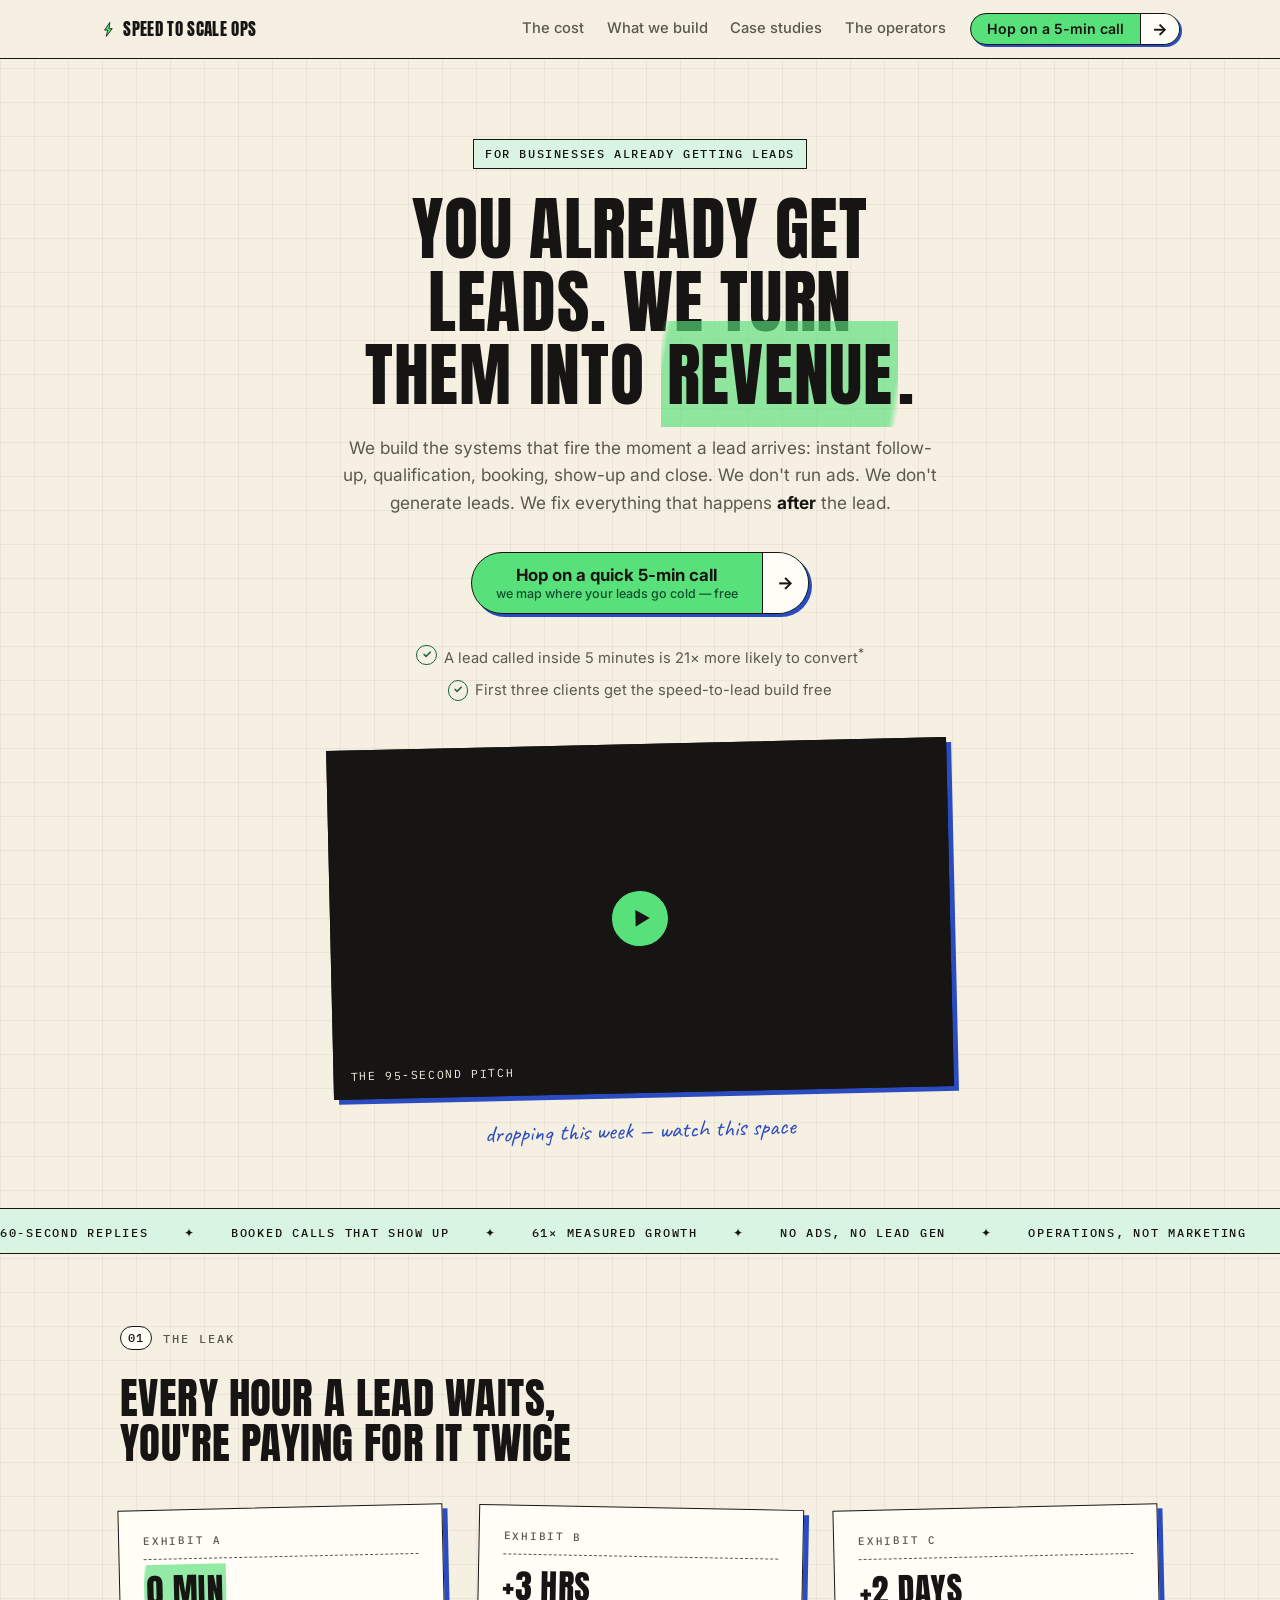
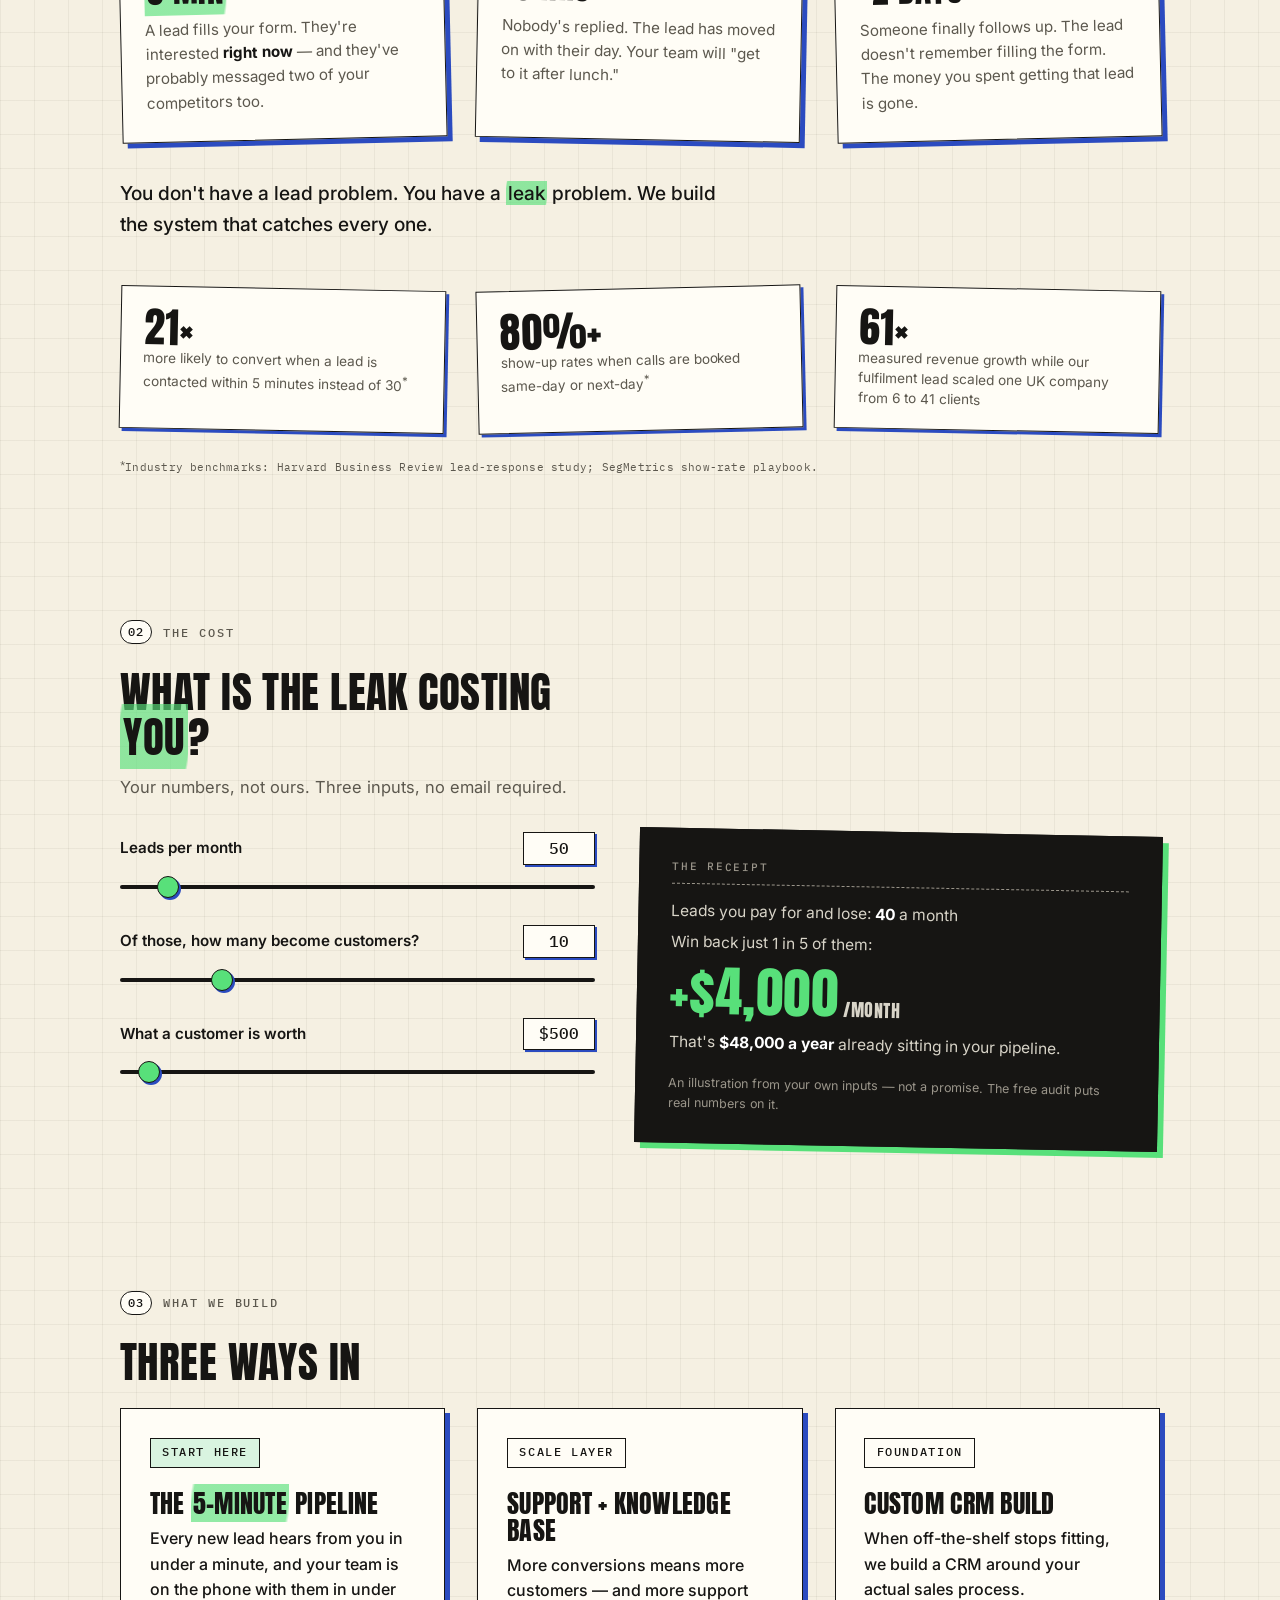
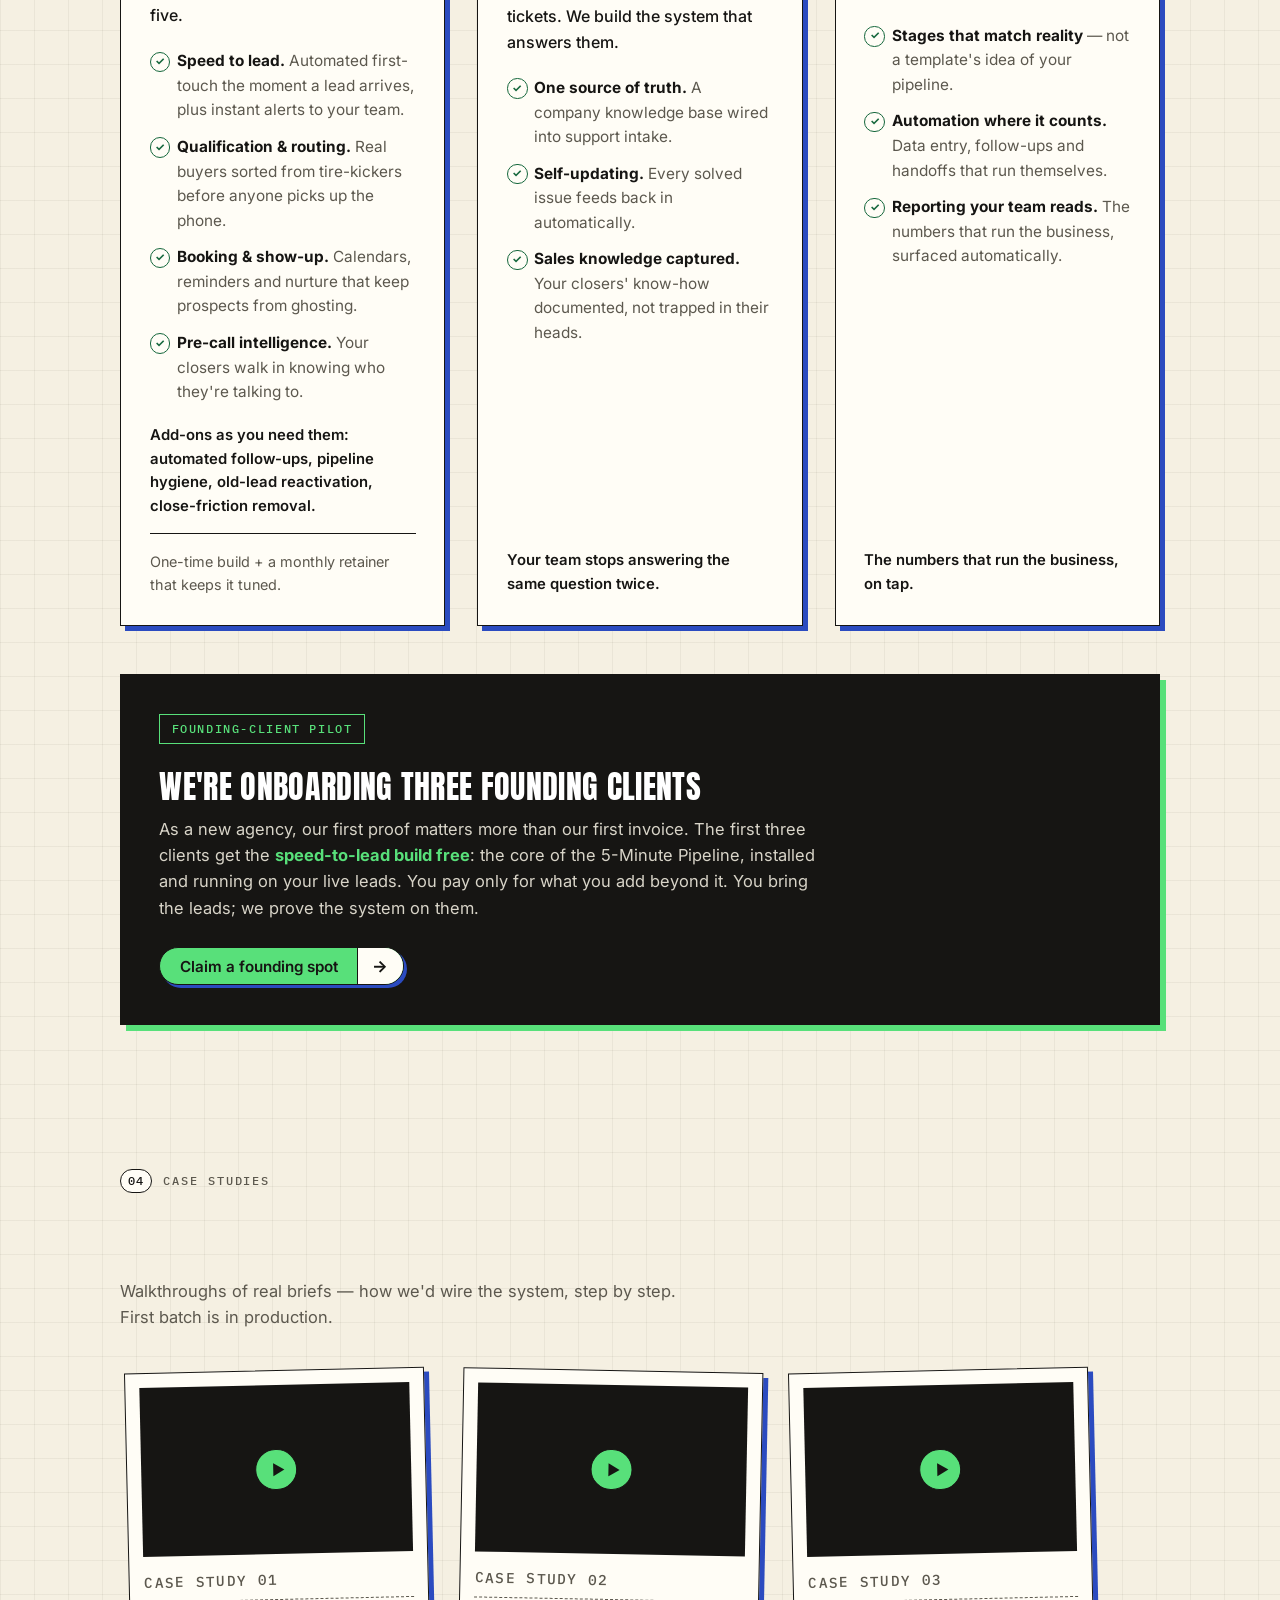
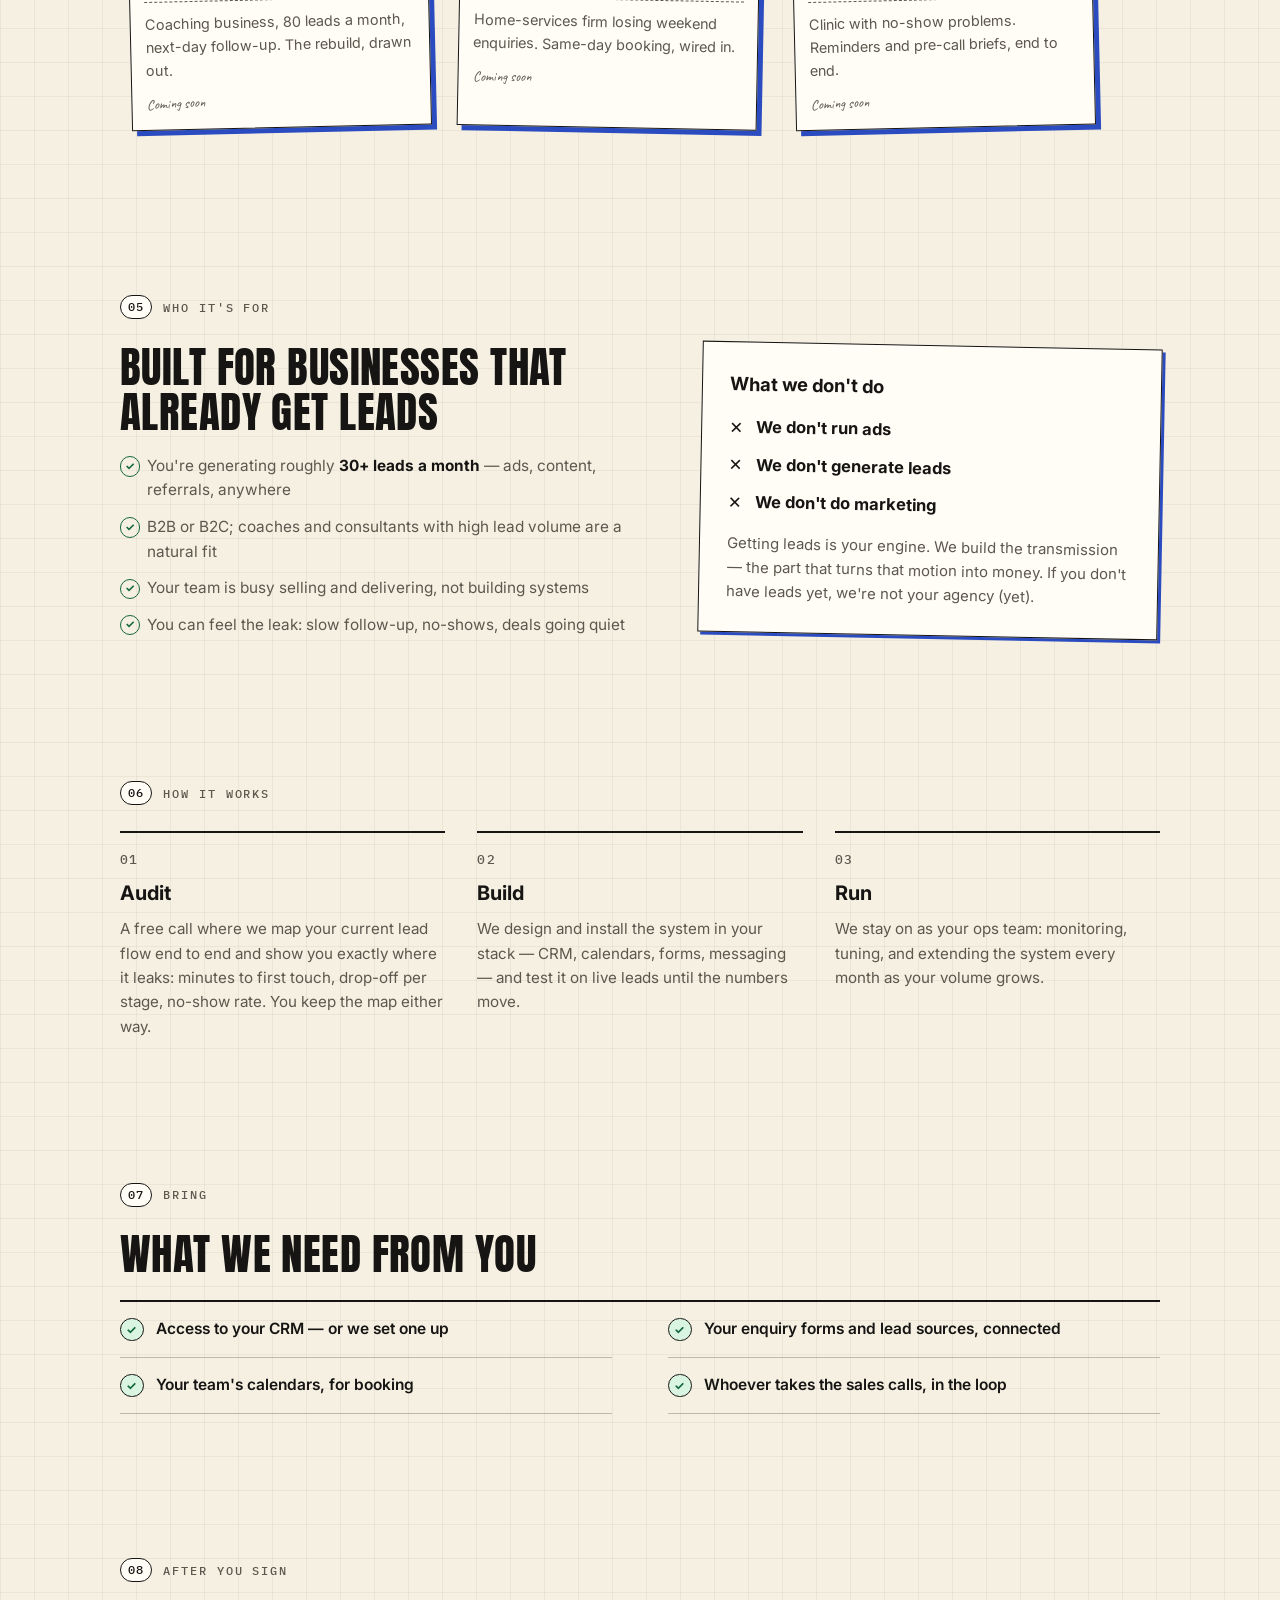
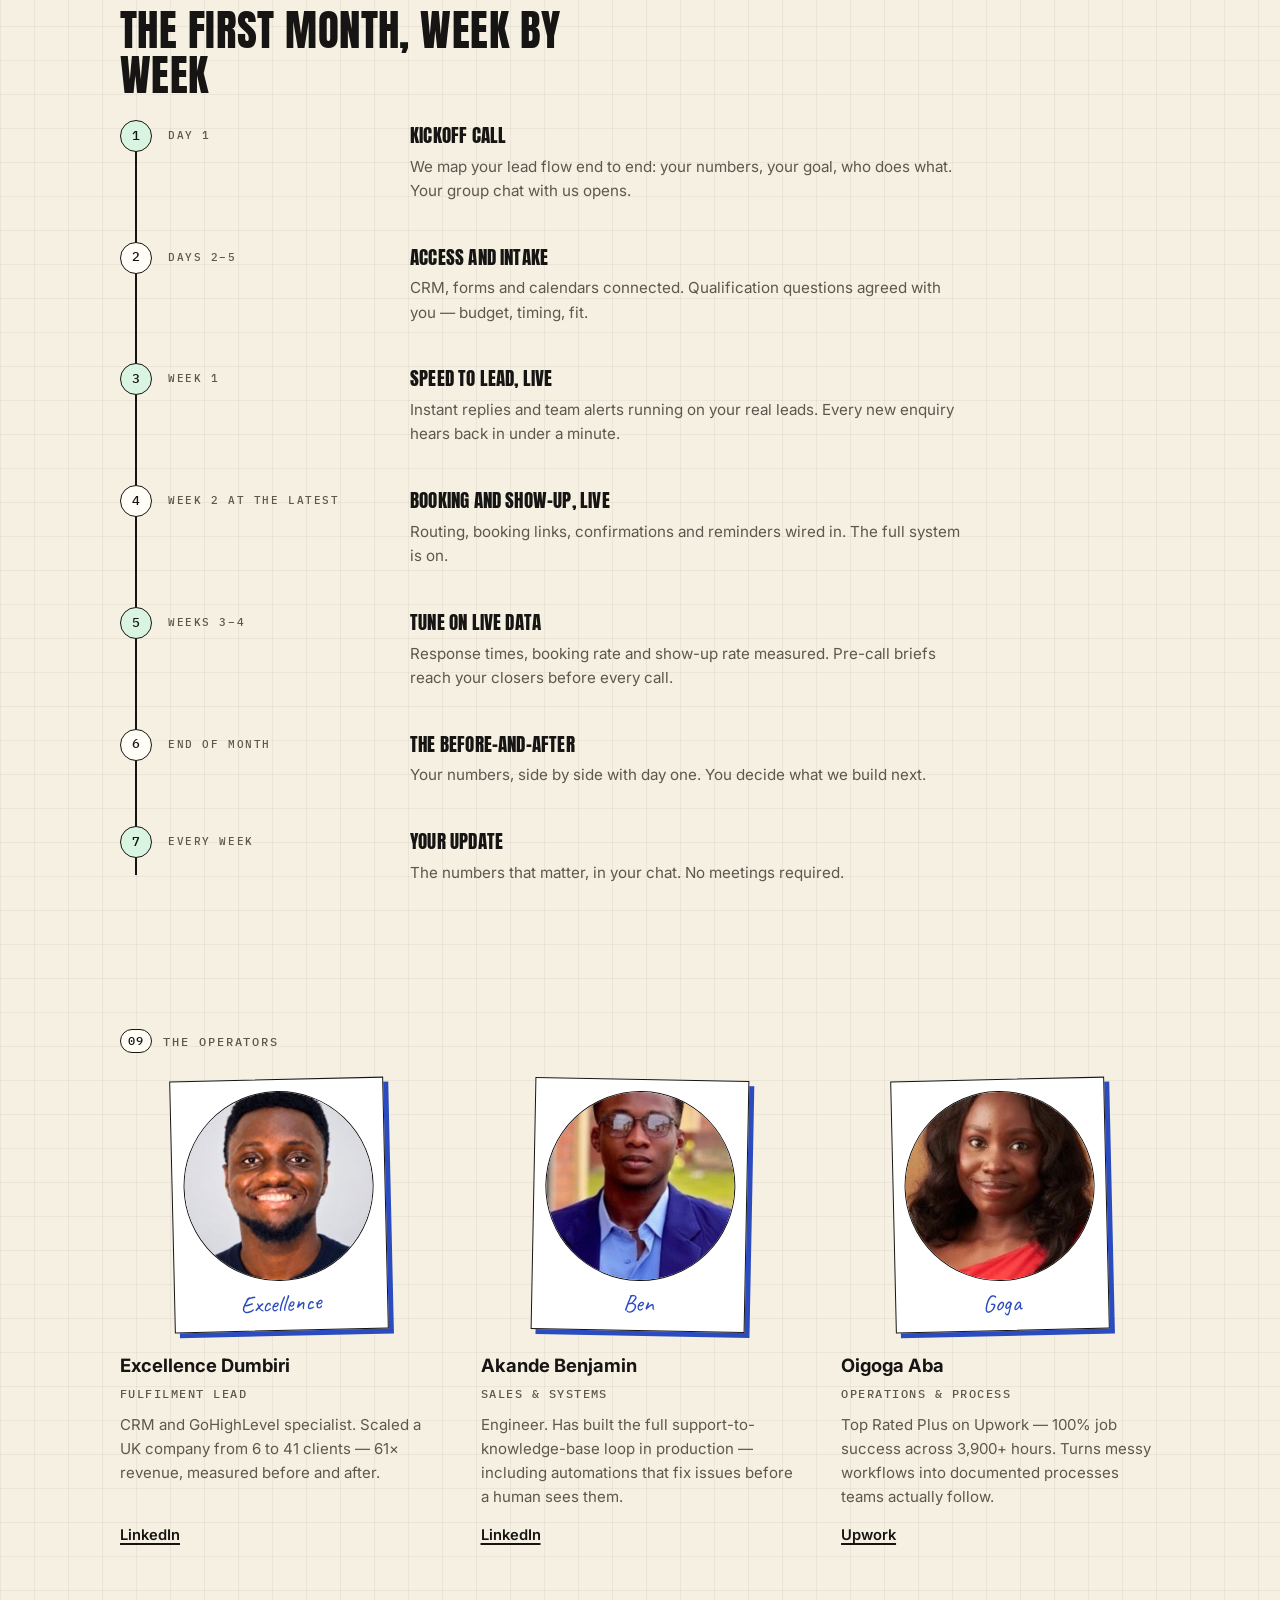
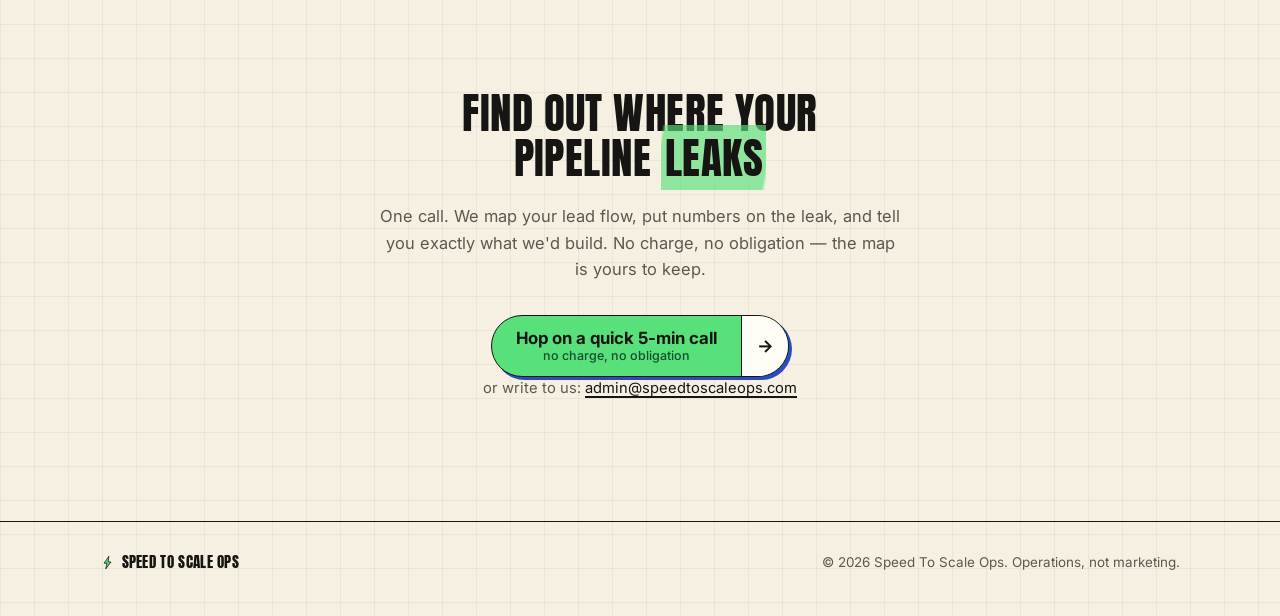
==== commit 27b42912: "Calculator inputs become sliders; round photos; blue offset shadows Range sliders with live mono rea" ====
--- a/index.html
+++ b/index.html
@@ -119,14 +119,17 @@
     <p class="calc-lede">Your numbers, not ours. Three inputs, no email required.</p>
     <div class="calc">
       <div class="calc-inputs">
-        <label>Leads per month
-          <input id="c-leads" type="number" inputmode="numeric" min="0" max="100000" value="50">
+        <label>
+          <span class="lbl-row">Leads per month <output id="o-leads">50</output></span>
+          <input id="c-leads" type="range" min="10" max="500" step="5" value="50">
         </label>
-        <label>Of those, how many become customers?
-          <input id="c-close" type="number" inputmode="numeric" min="0" max="100000" value="10">
+        <label>
+          <span class="lbl-row">Of those, how many become customers? <output id="o-close">10</output></span>
+          <input id="c-close" type="range" min="0" max="50" step="1" value="10">
         </label>
-        <label>What a customer is worth ($)
-          <input id="c-value" type="number" inputmode="numeric" min="0" max="100000000" value="500">
+        <label>
+          <span class="lbl-row">What a customer is worth <output id="o-value">$500</output></span>
+          <input id="c-value" type="range" min="100" max="10000" step="100" value="500">
         </label>
       </div>
       <div class="calc-result tilt-r">
@@ -396,10 +399,14 @@
   function fmt(n) { return Math.round(n).toLocaleString('en-US'); }
   function calc() {
     var L = Math.max(0, Number(leads.value) || 0);
+    close.max = L;
     var C = Math.min(L, Math.max(0, Number(close.value) || 0));
     var V = Math.max(0, Number(value.value) || 0);
     var lost = L - C;
     var monthly = lost * 0.2 * V;
+    document.getElementById('o-leads').textContent = fmt(L);
+    document.getElementById('o-close').textContent = fmt(C);
+    document.getElementById('o-value').textContent = '$' + fmt(V);
     document.getElementById('r-lost').textContent = fmt(lost);
     document.getElementById('r-month').textContent = fmt(monthly);
     document.getElementById('r-year').textContent = fmt(monthly * 12);
--- a/css/style.css
+++ b/css/style.css
@@ -12,8 +12,8 @@
   --green-tint: #d9f4e0;
   --scribble: #2b4bc0;
   --max: 1080px;
-  --shadow: 5px 5px 0 var(--ink);
-  --shadow-sm: 3px 3px 0 var(--ink);
+  --shadow: 5px 5px 0 var(--scribble);
+  --shadow-sm: 3px 3px 0 var(--scribble);
 }
 
 * { box-sizing: border-box; margin: 0; padding: 0; }
@@ -141,7 +141,7 @@
   color: var(--ink);
   transition: translate 0.08s ease, box-shadow 0.08s ease;
 }
-.pill:hover { translate: 2px 2px; box-shadow: 1px 1px 0 var(--ink); color: var(--ink); }
+.pill:hover { translate: 2px 2px; box-shadow: 1px 1px 0 var(--scribble); color: var(--ink); }
 .pill-main {
   display: flex; flex-direction: column; justify-content: center;
   padding: 0.55rem 1.2rem;
@@ -158,7 +158,7 @@
 }
 .pill-big .pill-main { padding: 0.75rem 1.5rem; font-size: 1.05rem; }
 .pill-big .pill-arrow { font-size: 1.1rem; }
-.pill-small { box-shadow: 2px 2px 0 var(--ink); }
+.pill-small { box-shadow: 2px 2px 0 var(--scribble); }
 .pill-small .pill-main { padding: 0.4rem 1rem; font-size: 0.88rem; }
 .pill-small .pill-arrow { padding: 0 0.7rem; }
 
@@ -281,23 +281,50 @@
 
 .calc { display: grid; grid-template-columns: 1fr 1.1fr; gap: 2.6rem; align-items: start; }
 
-.calc-inputs { display: grid; gap: 1.2rem; }
+.calc-inputs { display: grid; gap: 1.7rem; }
 .calc-inputs label {
-  display: grid; gap: 0.45rem;
+  display: grid; gap: 0.3rem;
   font-weight: 600; font-size: 0.95rem;
 }
-.calc-inputs input {
+.lbl-row { display: flex; justify-content: space-between; align-items: center; gap: 1rem; }
+.lbl-row output {
   font-family: "IBM Plex Mono", monospace;
-  font-size: 1.15rem;
-  padding: 0.7rem 0.9rem;
-  border: 1.5px solid var(--ink);
-  border-radius: 0;
-  background: var(--card);
-  color: var(--ink);
-  box-shadow: var(--shadow-sm);
-  width: 100%;
-}
-.calc-inputs input:focus { outline: 2.5px solid var(--green-deep); outline-offset: 2px; }
+  font-size: 1rem; font-weight: 500;
+  background: var(--card);
+  border: 1.5px solid var(--ink);
+  box-shadow: 2px 2px 0 var(--scribble);
+  padding: 0.15rem 0.6rem;
+  min-width: 4.5rem; text-align: center;
+  font-variant-numeric: tabular-nums;
+}
+.calc-inputs input[type="range"] {
+  -webkit-appearance: none; appearance: none;
+  width: 100%; height: 22px;
+  background: transparent;
+  cursor: pointer;
+  margin: 0.4rem 0 0;
+}
+.calc-inputs input[type="range"]::-webkit-slider-runnable-track {
+  height: 4px; background: var(--ink); border-radius: 2px;
+}
+.calc-inputs input[type="range"]::-webkit-slider-thumb {
+  -webkit-appearance: none; appearance: none;
+  width: 22px; height: 22px; border-radius: 50%;
+  background: var(--green);
+  border: 1.5px solid var(--ink);
+  box-shadow: 2px 2px 0 var(--scribble);
+  margin-top: -9px;
+}
+.calc-inputs input[type="range"]::-moz-range-track {
+  height: 4px; background: var(--ink); border-radius: 2px;
+}
+.calc-inputs input[type="range"]::-moz-range-thumb {
+  width: 19px; height: 19px; border-radius: 50%;
+  background: var(--green);
+  border: 1.5px solid var(--ink);
+  box-shadow: 2px 2px 0 var(--scribble);
+}
+.calc-inputs input[type="range"]:focus-visible { outline: 2.5px solid var(--green-deep); outline-offset: 4px; }
 
 .calc-result {
   background: var(--ink);
@@ -451,6 +478,8 @@
   display: block;
   width: 190px; height: 190px;
   object-fit: cover;
+  border-radius: 50%;
+  border: 1.5px solid var(--ink);
 }
 .scribble {
   font-family: "Caveat", cursive;
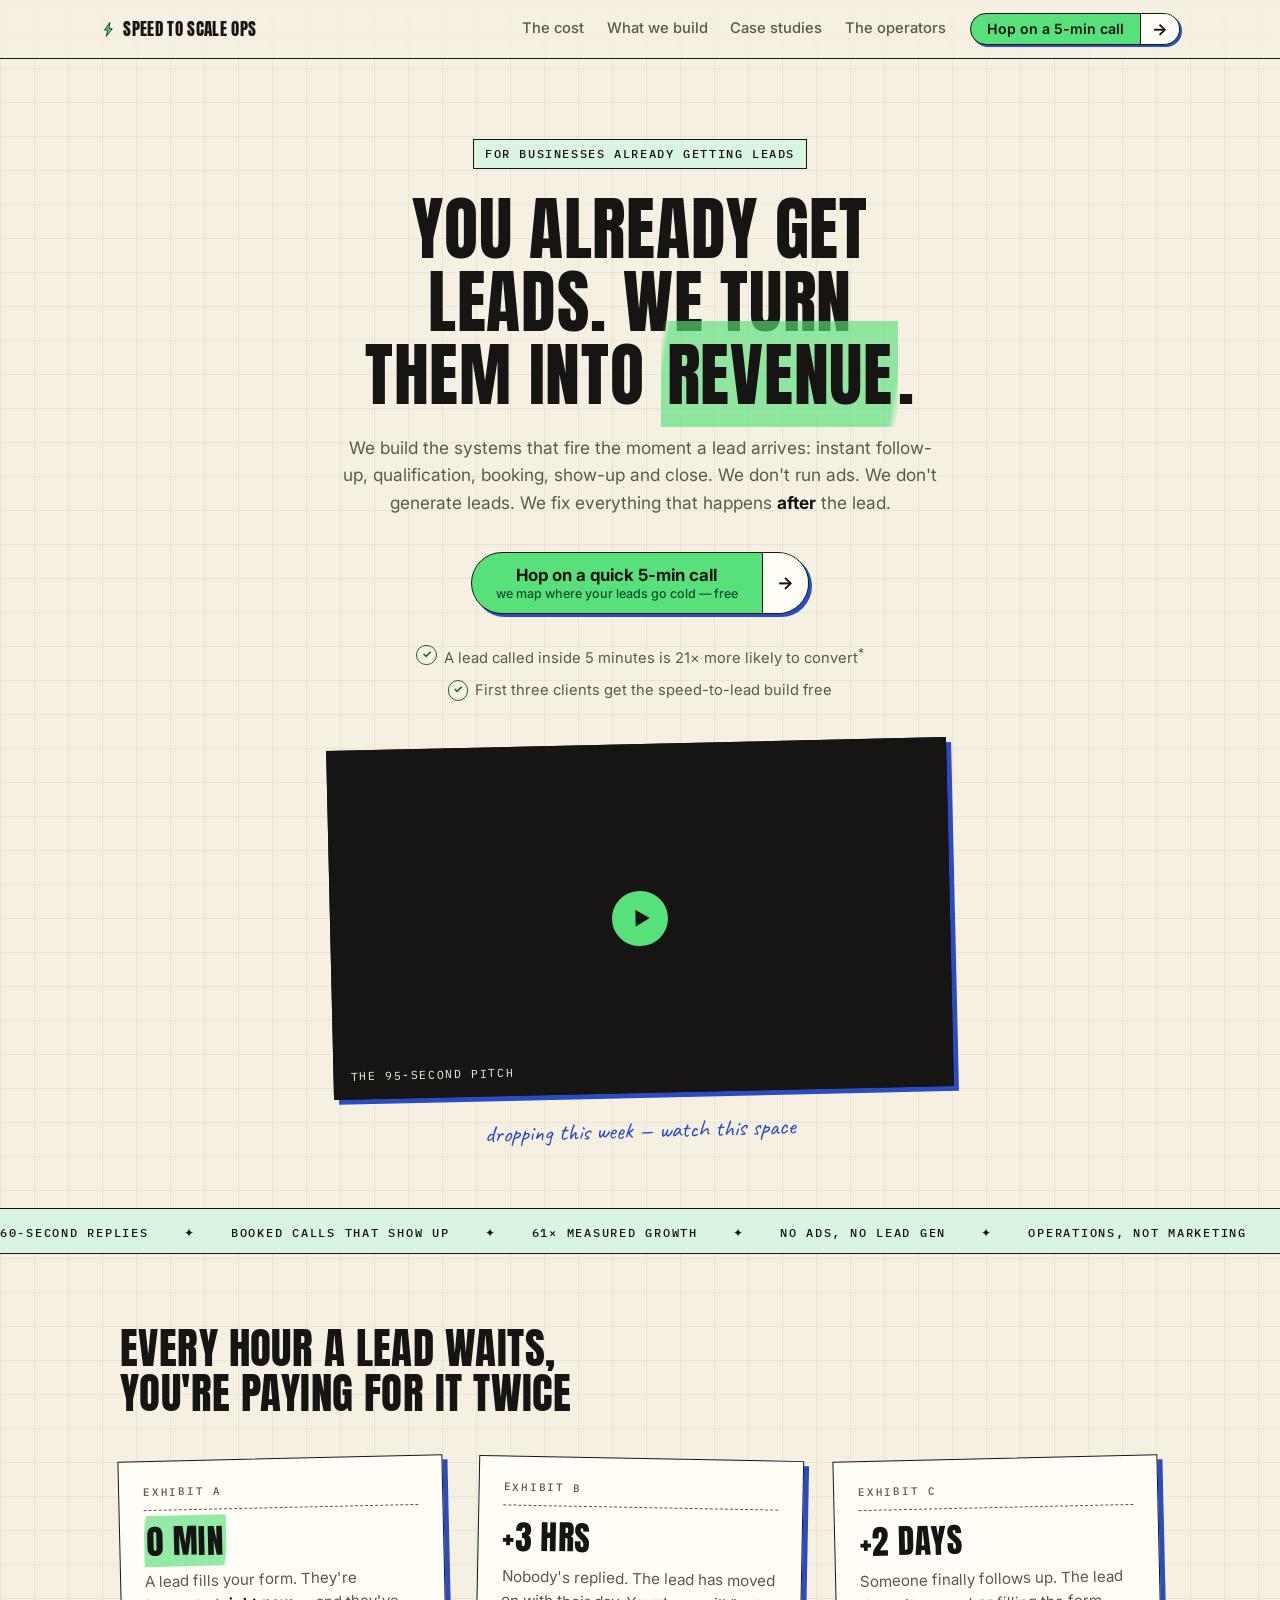
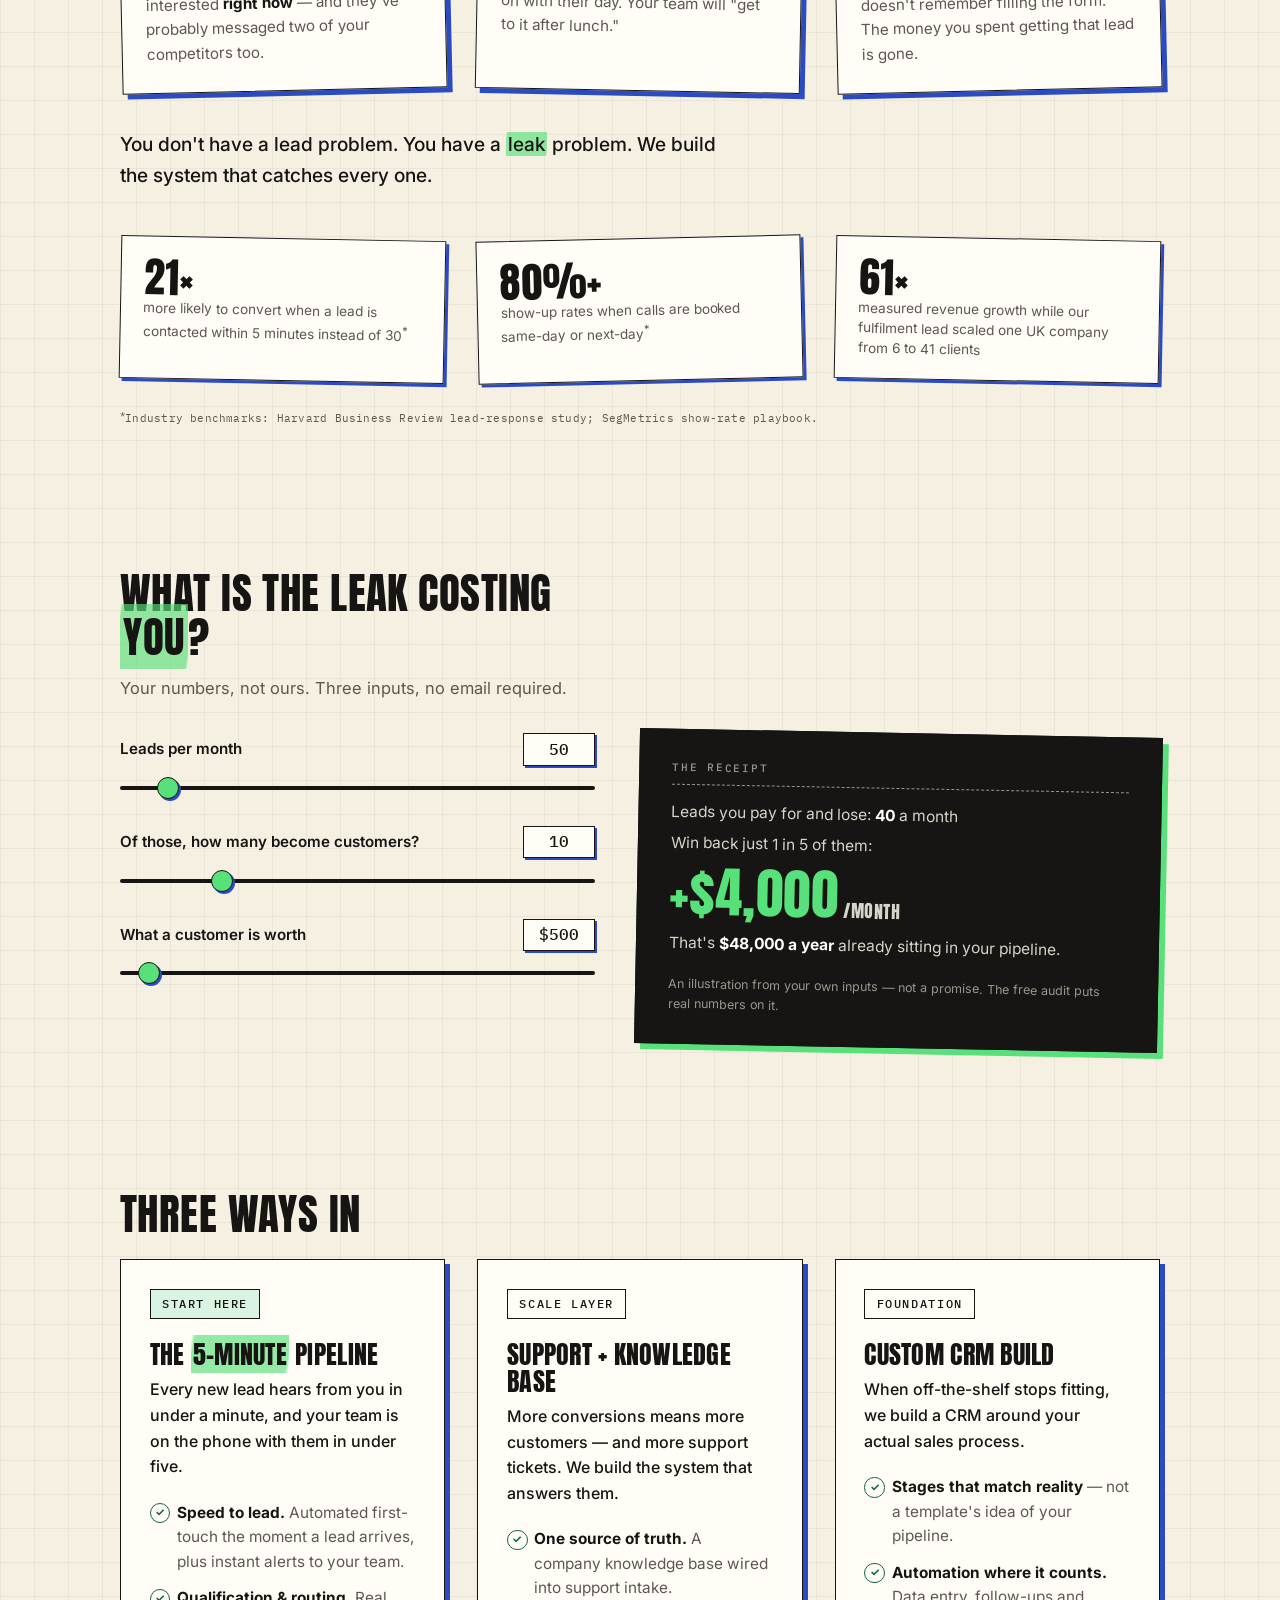
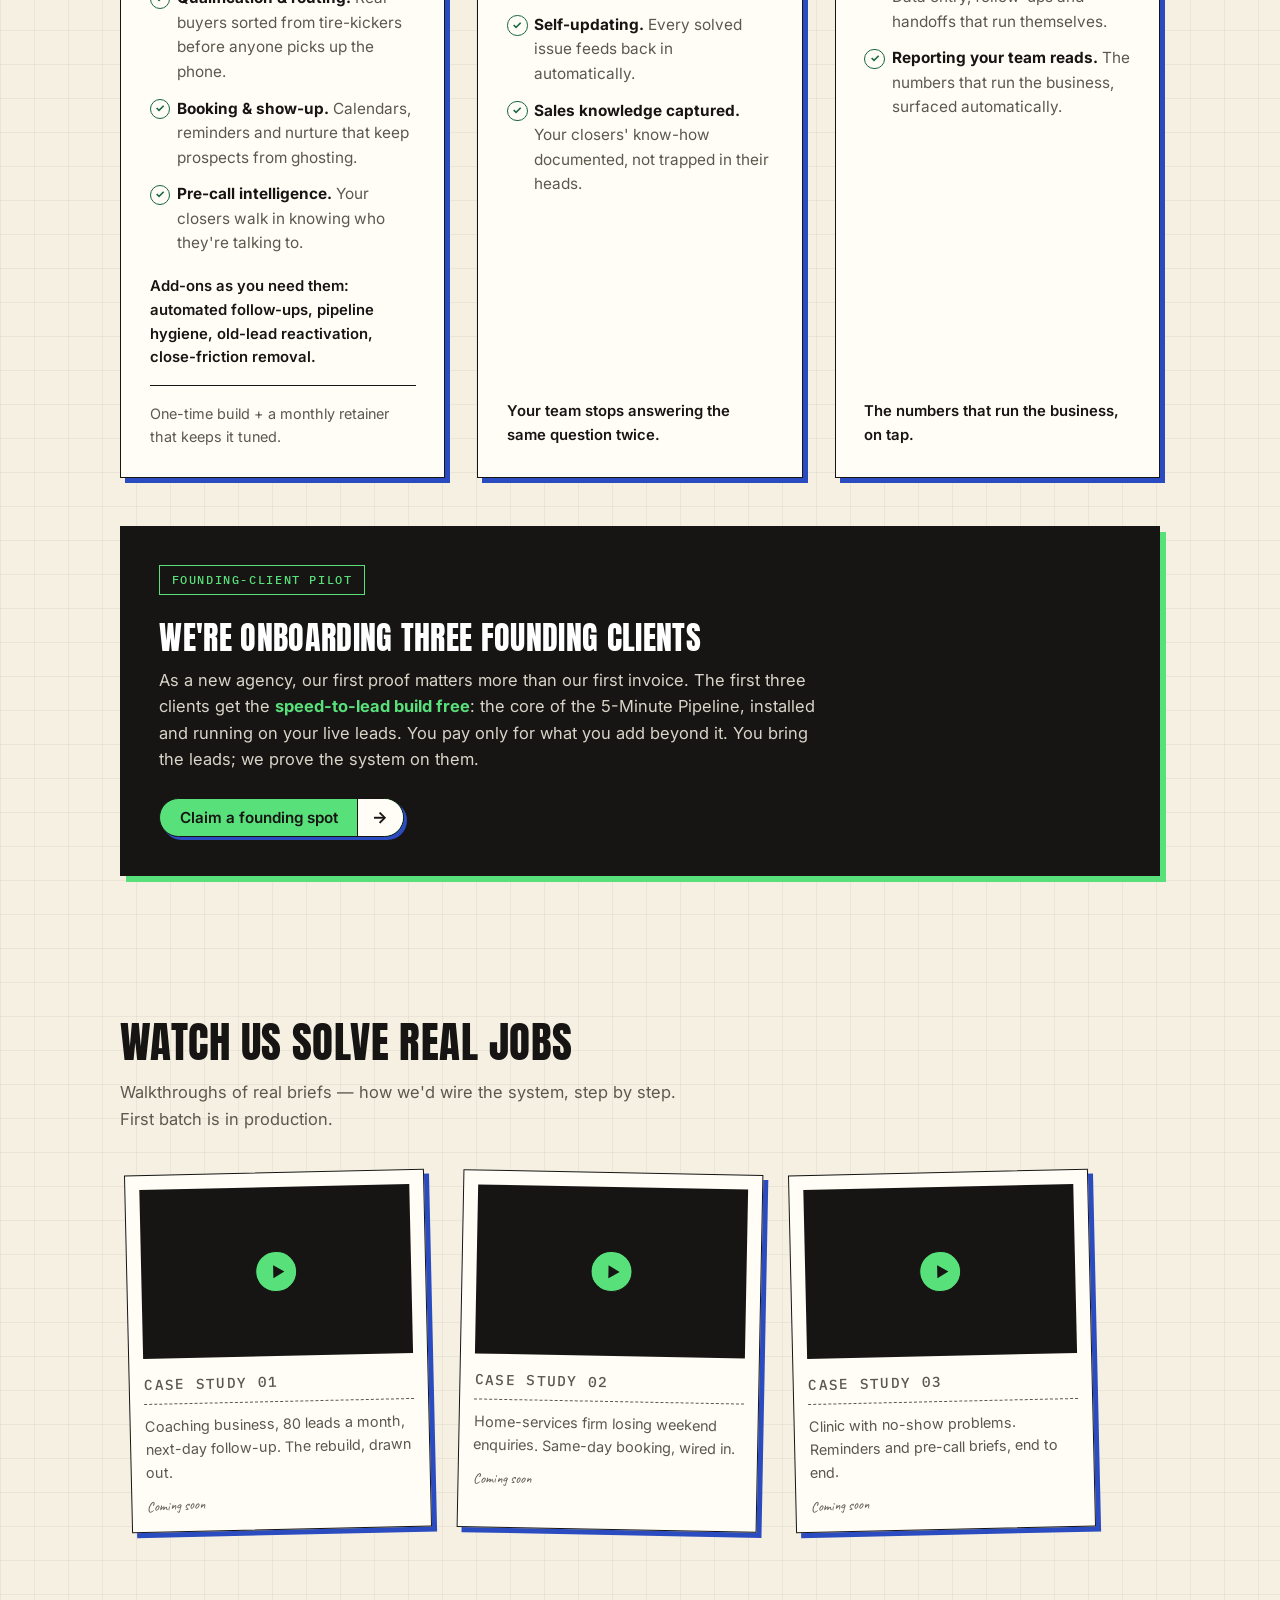
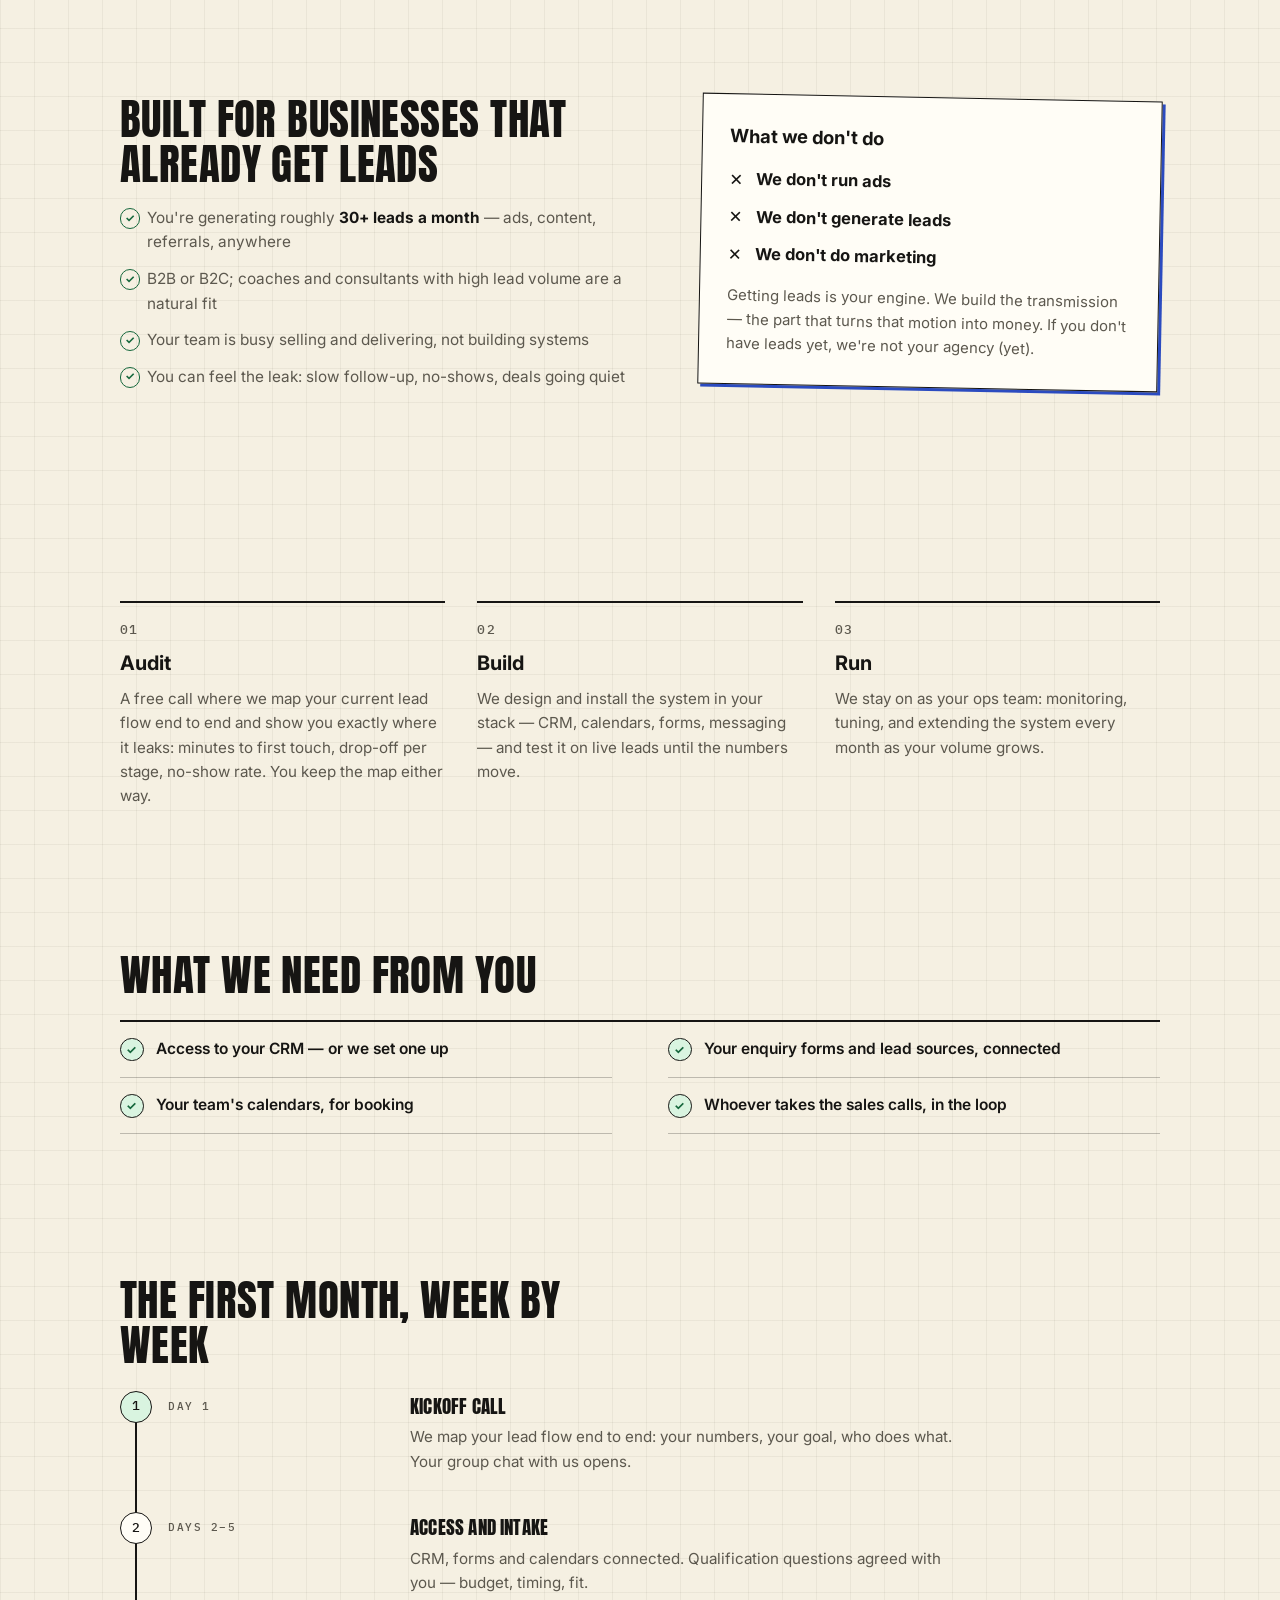
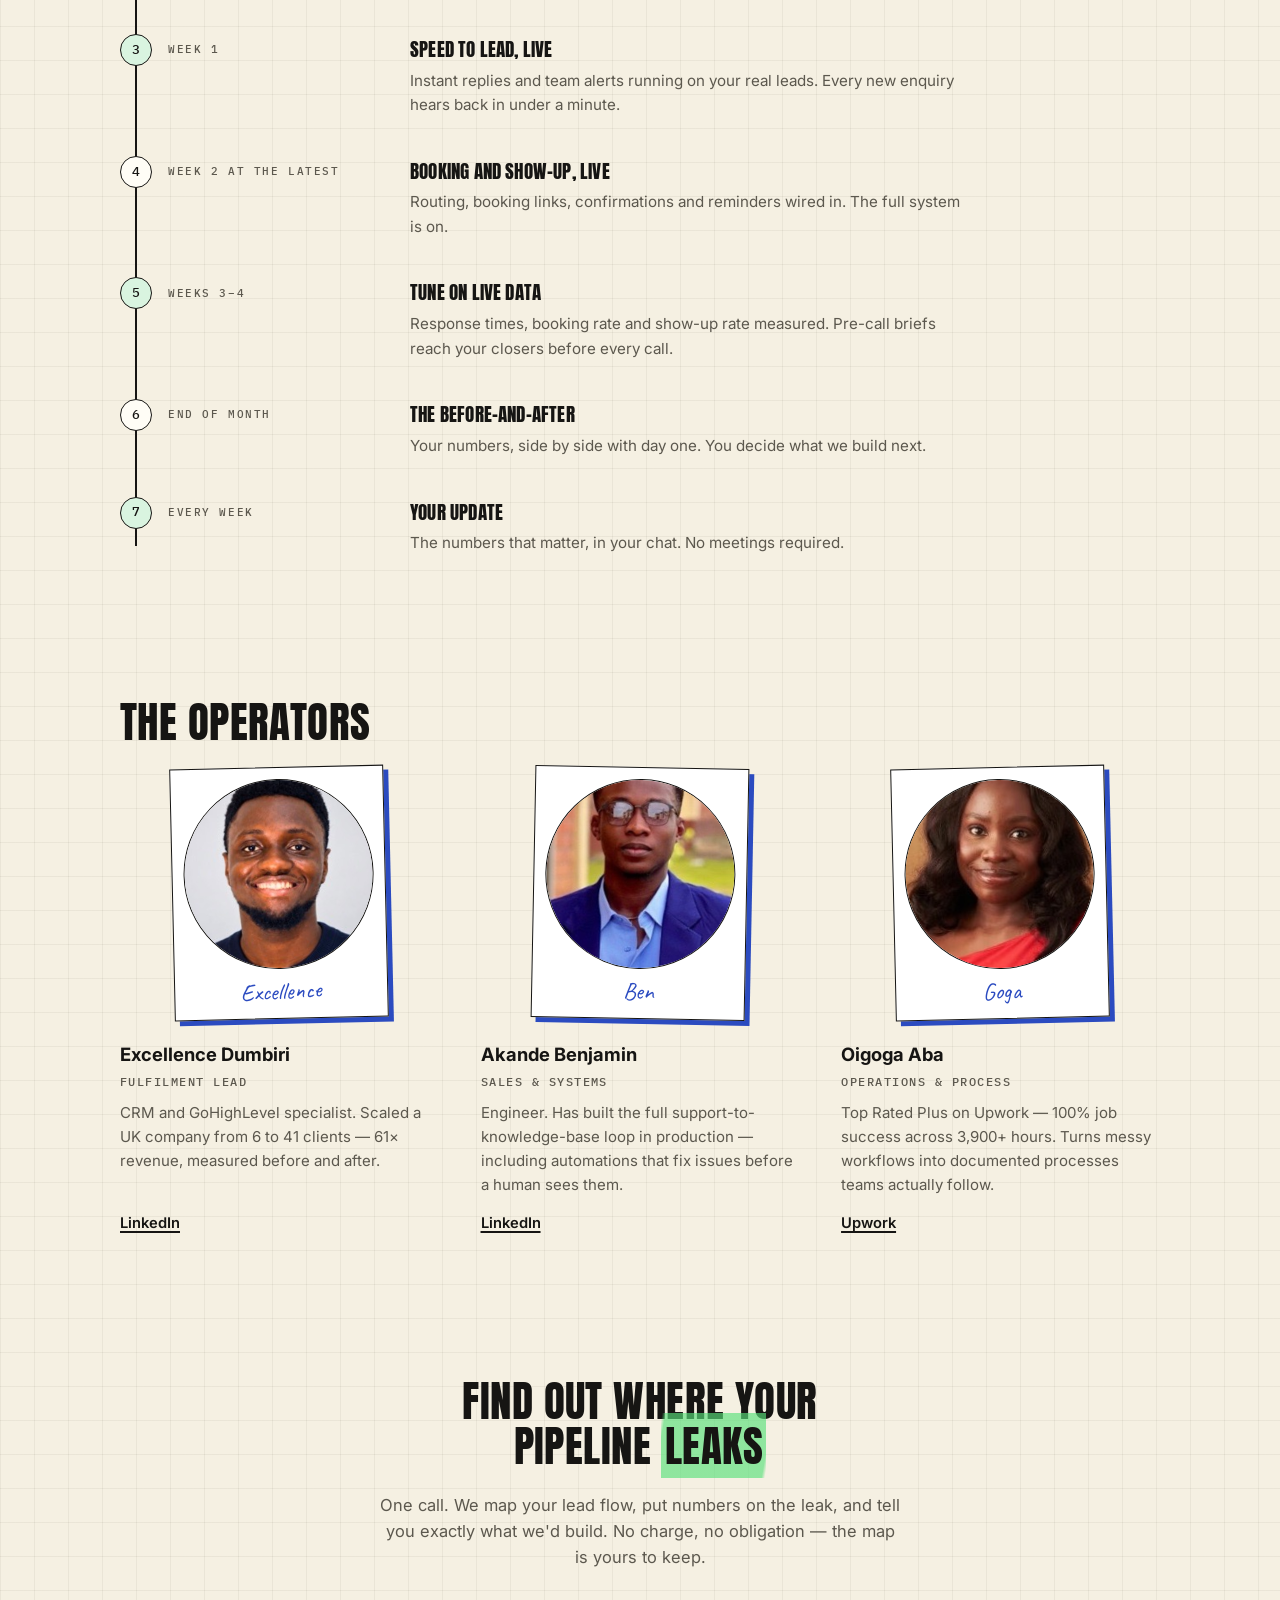
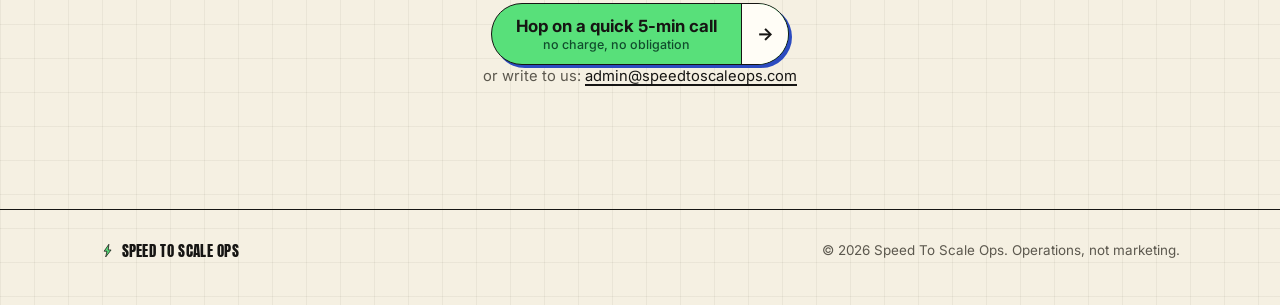
==== commit bc9dded9: "Remove numbered section eyebrows; give How and Operators real headings Co-Authored-By: Claude Fable " ====
--- a/index.html
+++ b/index.html
@@ -74,7 +74,6 @@
 
   <!-- LEAK -->
   <section class="leak">
-    <p class="sec-mark"><span class="num">01</span>The leak</p>
     <h2>Every hour a lead waits, you're paying for it twice</h2>
     <div class="exhibits">
       <article class="exhibit tilt-l">
@@ -114,7 +113,6 @@
 
   <!-- CALCULATOR -->
   <section id="calc" class="calc-sec">
-    <p class="sec-mark"><span class="num">02</span>The cost</p>
     <h2>What is the leak costing <span class="hl">you</span>?</h2>
     <p class="calc-lede">Your numbers, not ours. Three inputs, no email required.</p>
     <div class="calc">
@@ -145,7 +143,6 @@
 
   <!-- SERVICES -->
   <section id="services" class="services">
-    <p class="sec-mark"><span class="num">03</span>What we build</p>
     <h2>Three ways in</h2>
     <div class="offers3">
       <article class="offer">
@@ -197,7 +194,6 @@
 
   <!-- CASE STUDIES -->
   <section id="cases" class="cases">
-    <p class="sec-mark"><span class="num">04</span>Case studies</p>
     <h2>Watch us solve real jobs</h2>
     <p class="cases-lede">Walkthroughs of real briefs — how we'd wire the system, step by step. First batch is in production.</p>
     <div class="carousel" tabindex="0">
@@ -224,7 +220,6 @@
 
   <!-- FIT -->
   <section id="fit" class="fit-sec">
-    <p class="sec-mark"><span class="num">05</span>Who it's for</p>
     <div class="fit">
       <div class="fit-col">
         <h2>Built for businesses that already get leads</h2>
@@ -249,7 +244,7 @@
 
   <!-- HOW -->
   <section id="how" class="how">
-    <p class="sec-mark"><span class="num">06</span>How it works</p>
+    <h2>How it works</h2>
     <ol class="steps">
       <li>
         <h3>Audit</h3>
@@ -268,7 +263,6 @@
 
   <!-- WHAT WE NEED -->
   <section id="bring" class="bring">
-    <p class="sec-mark"><span class="num">07</span>Bring</p>
     <h2>What we need from you</h2>
     <ul class="need-list">
       <li>Access to your CRM — or we set one up</li>
@@ -280,7 +274,6 @@
 
   <!-- FIRST MONTH -->
   <section id="month" class="month-sec">
-    <p class="sec-mark"><span class="num">08</span>After you sign</p>
     <h2>The first month, week by week</h2>
     <ol class="month">
       <li>
@@ -337,7 +330,7 @@
 
   <!-- TEAM -->
   <section id="team" class="team">
-    <p class="sec-mark"><span class="num">09</span>The operators</p>
+    <h2>The operators</h2>
     <div class="people">
       <article class="person">
         <div class="polaroid tilt-l">
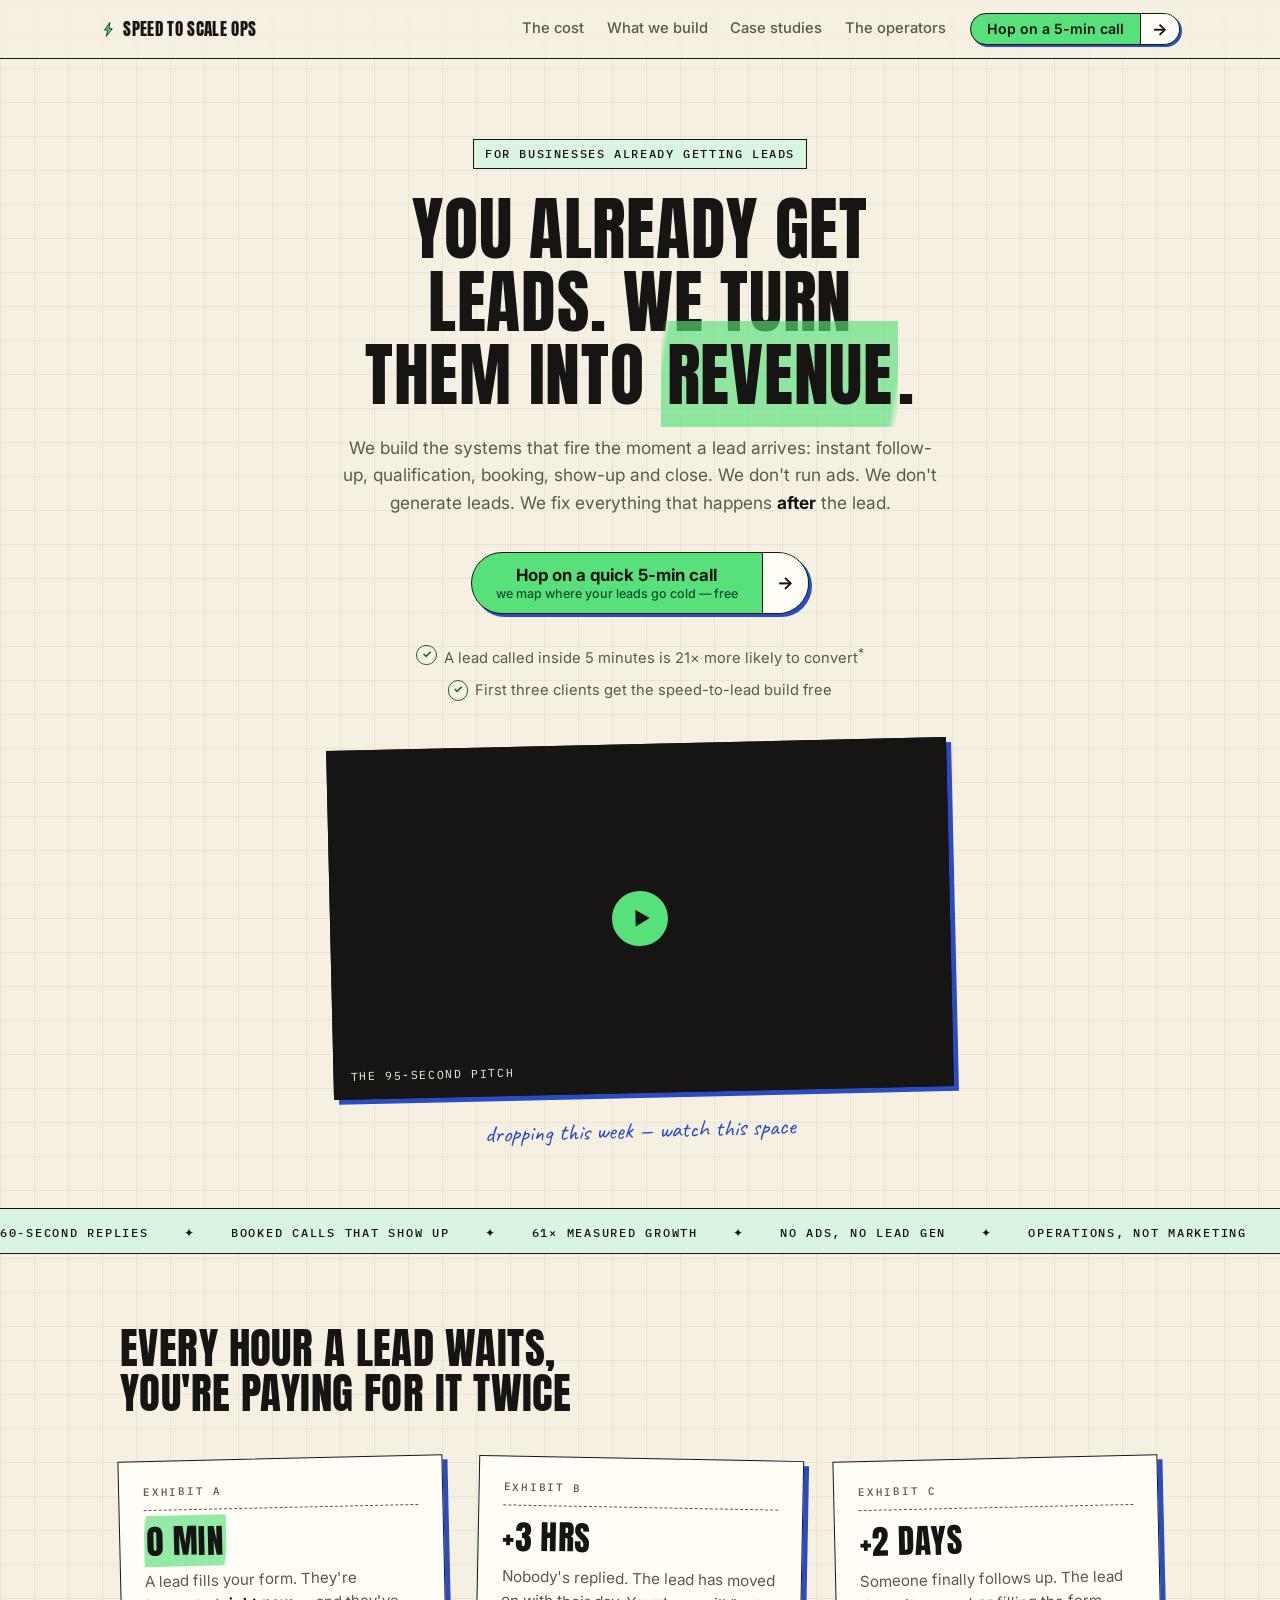
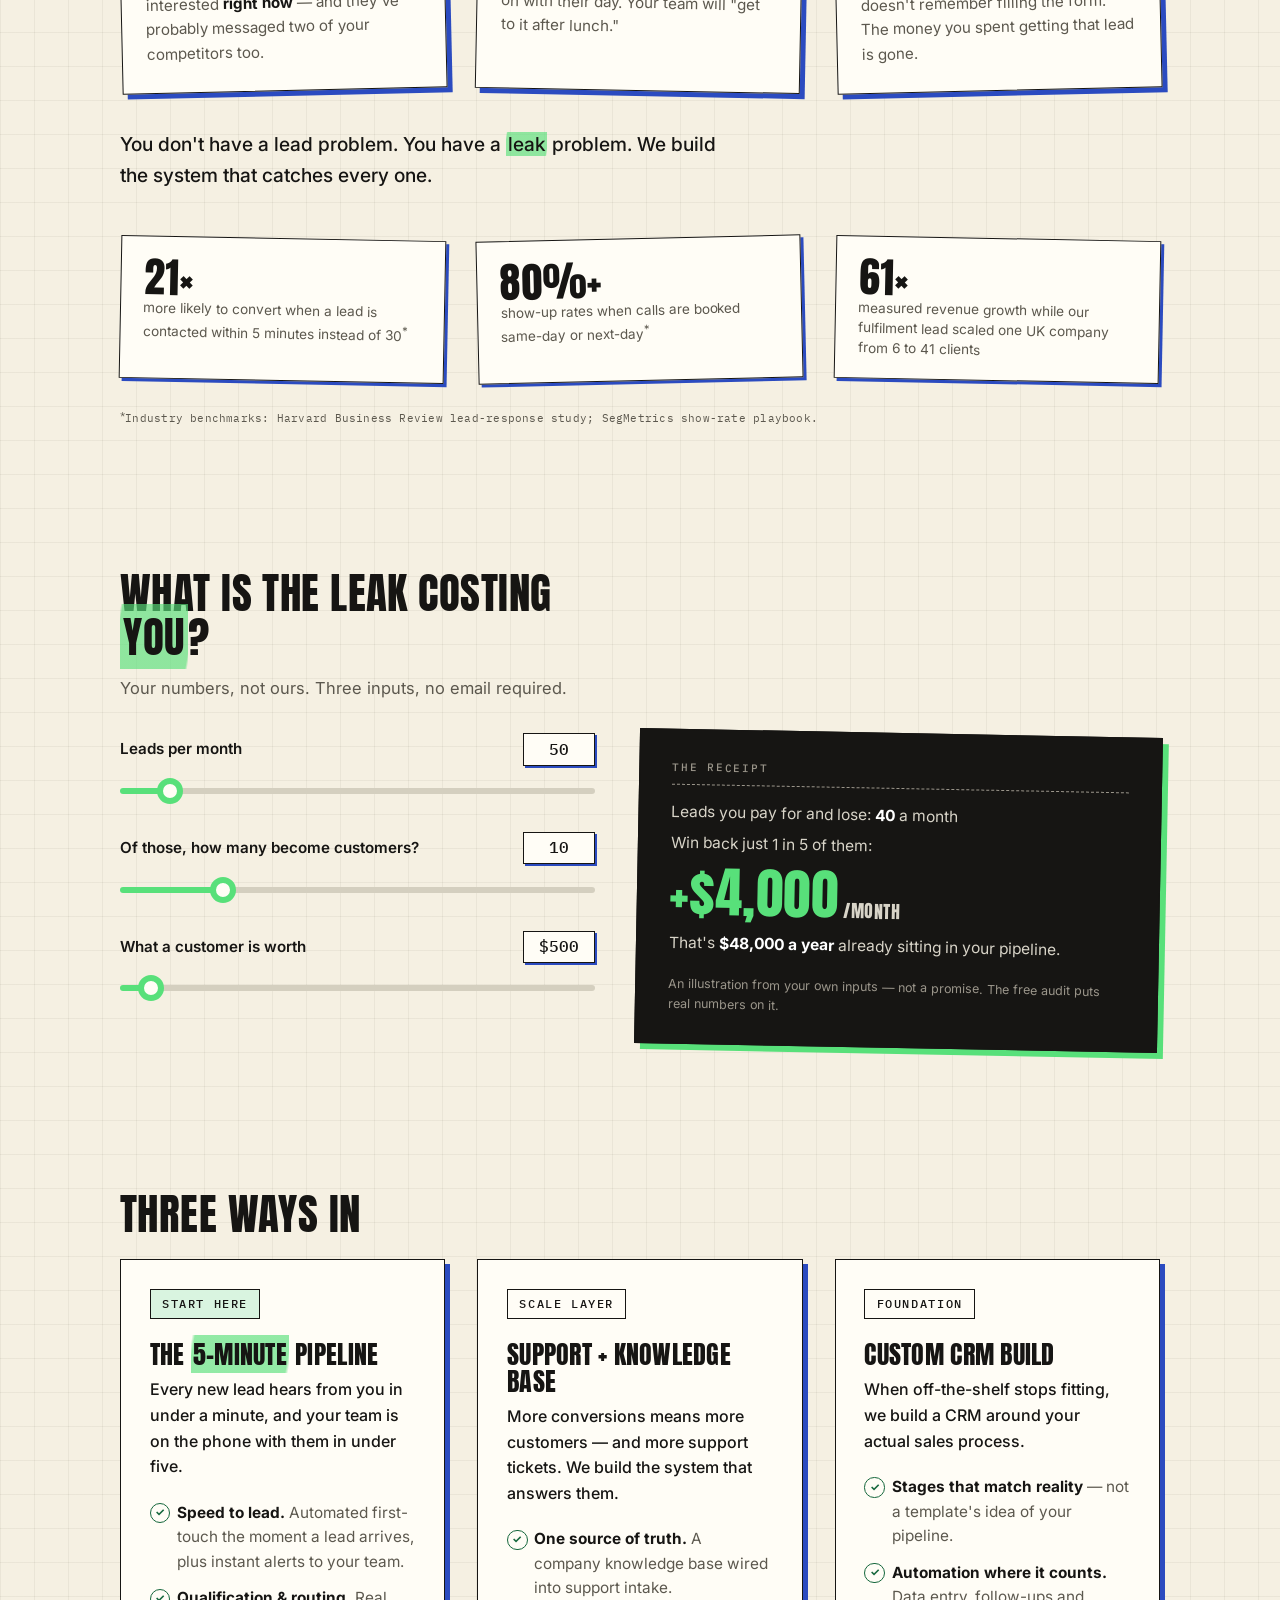
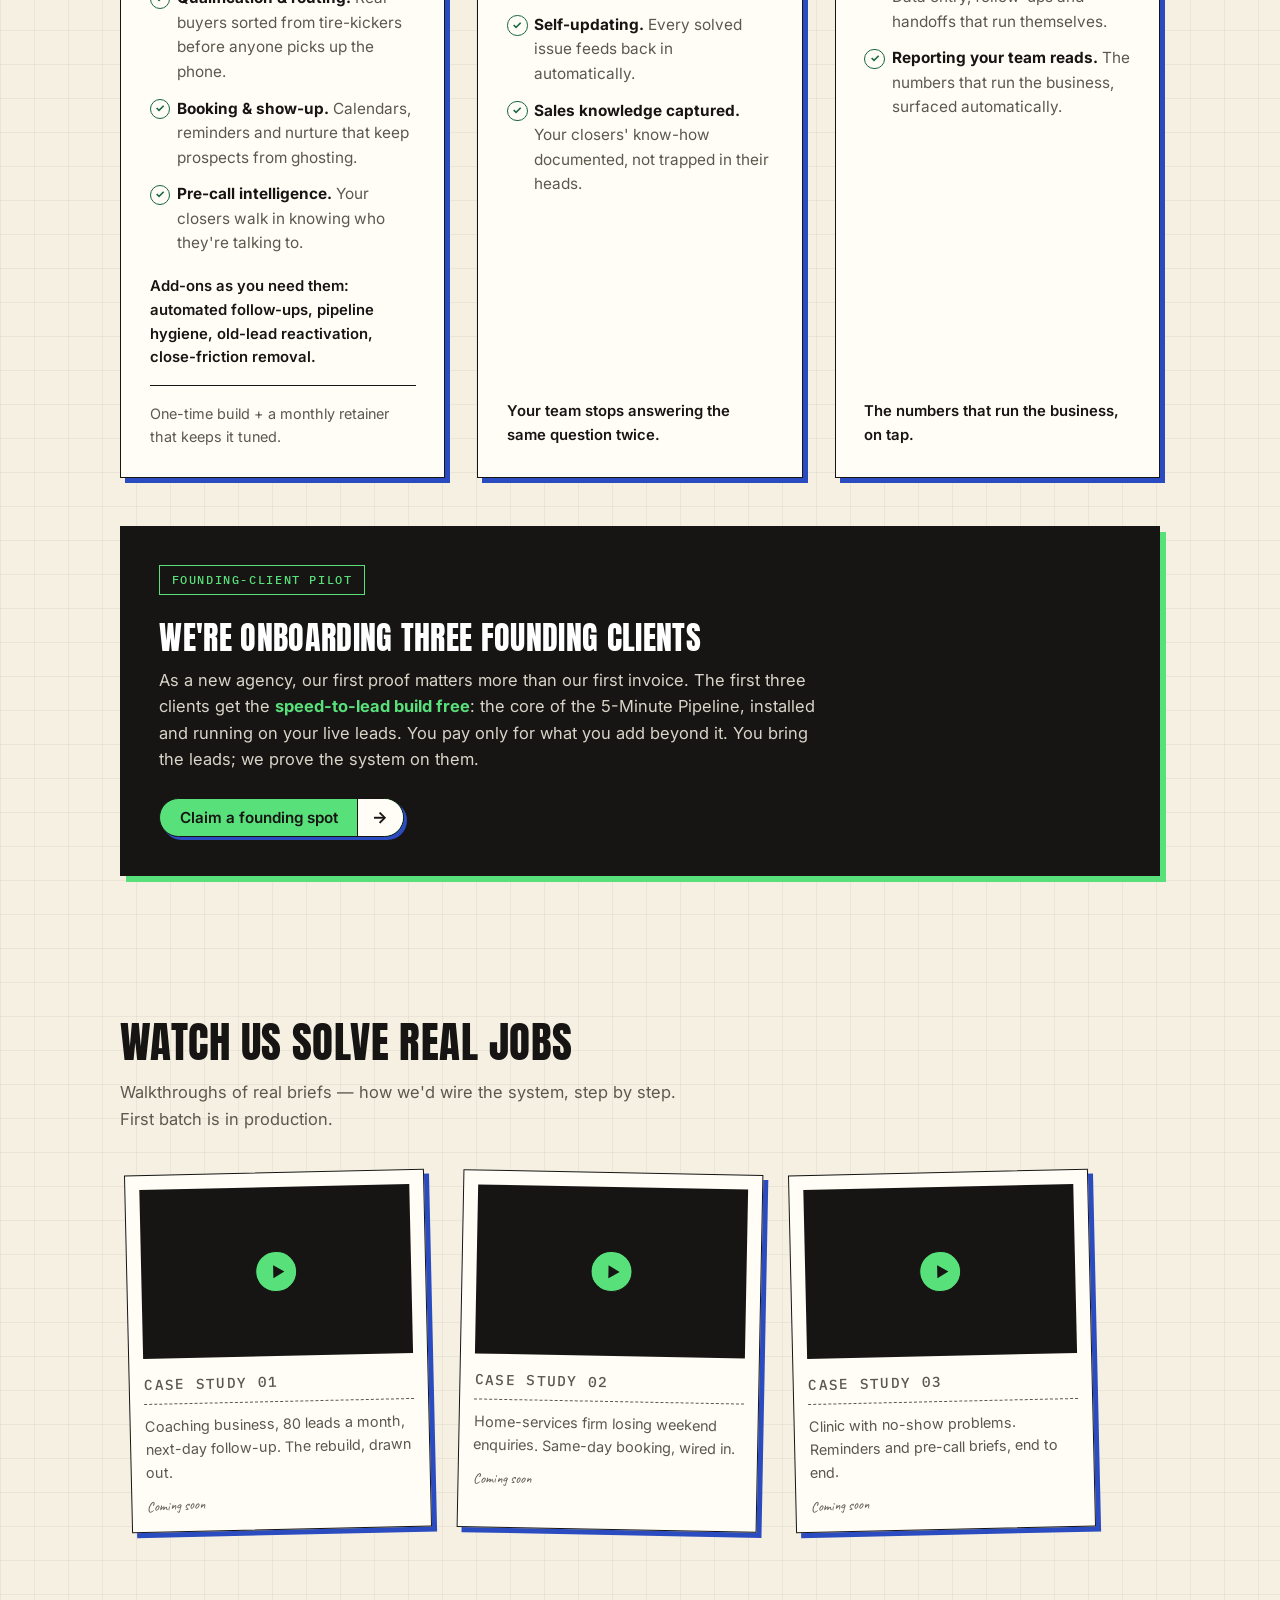
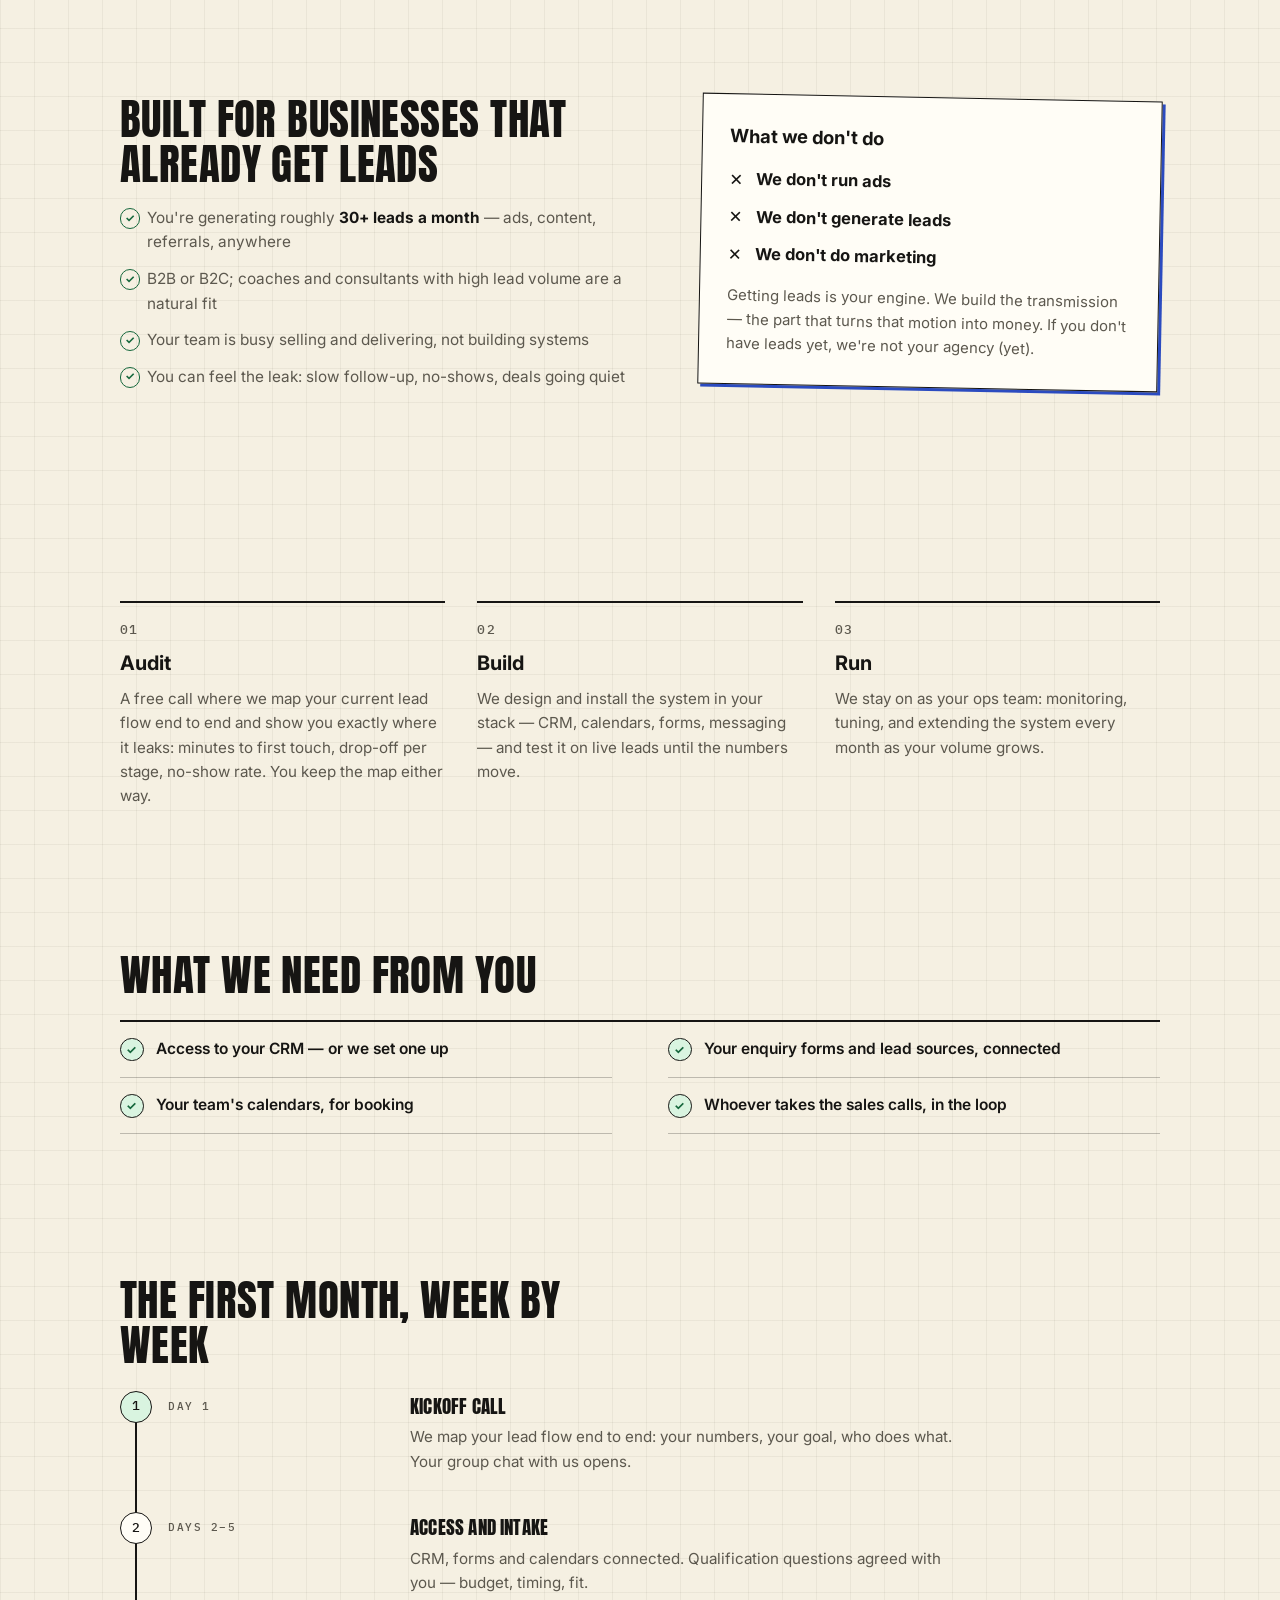
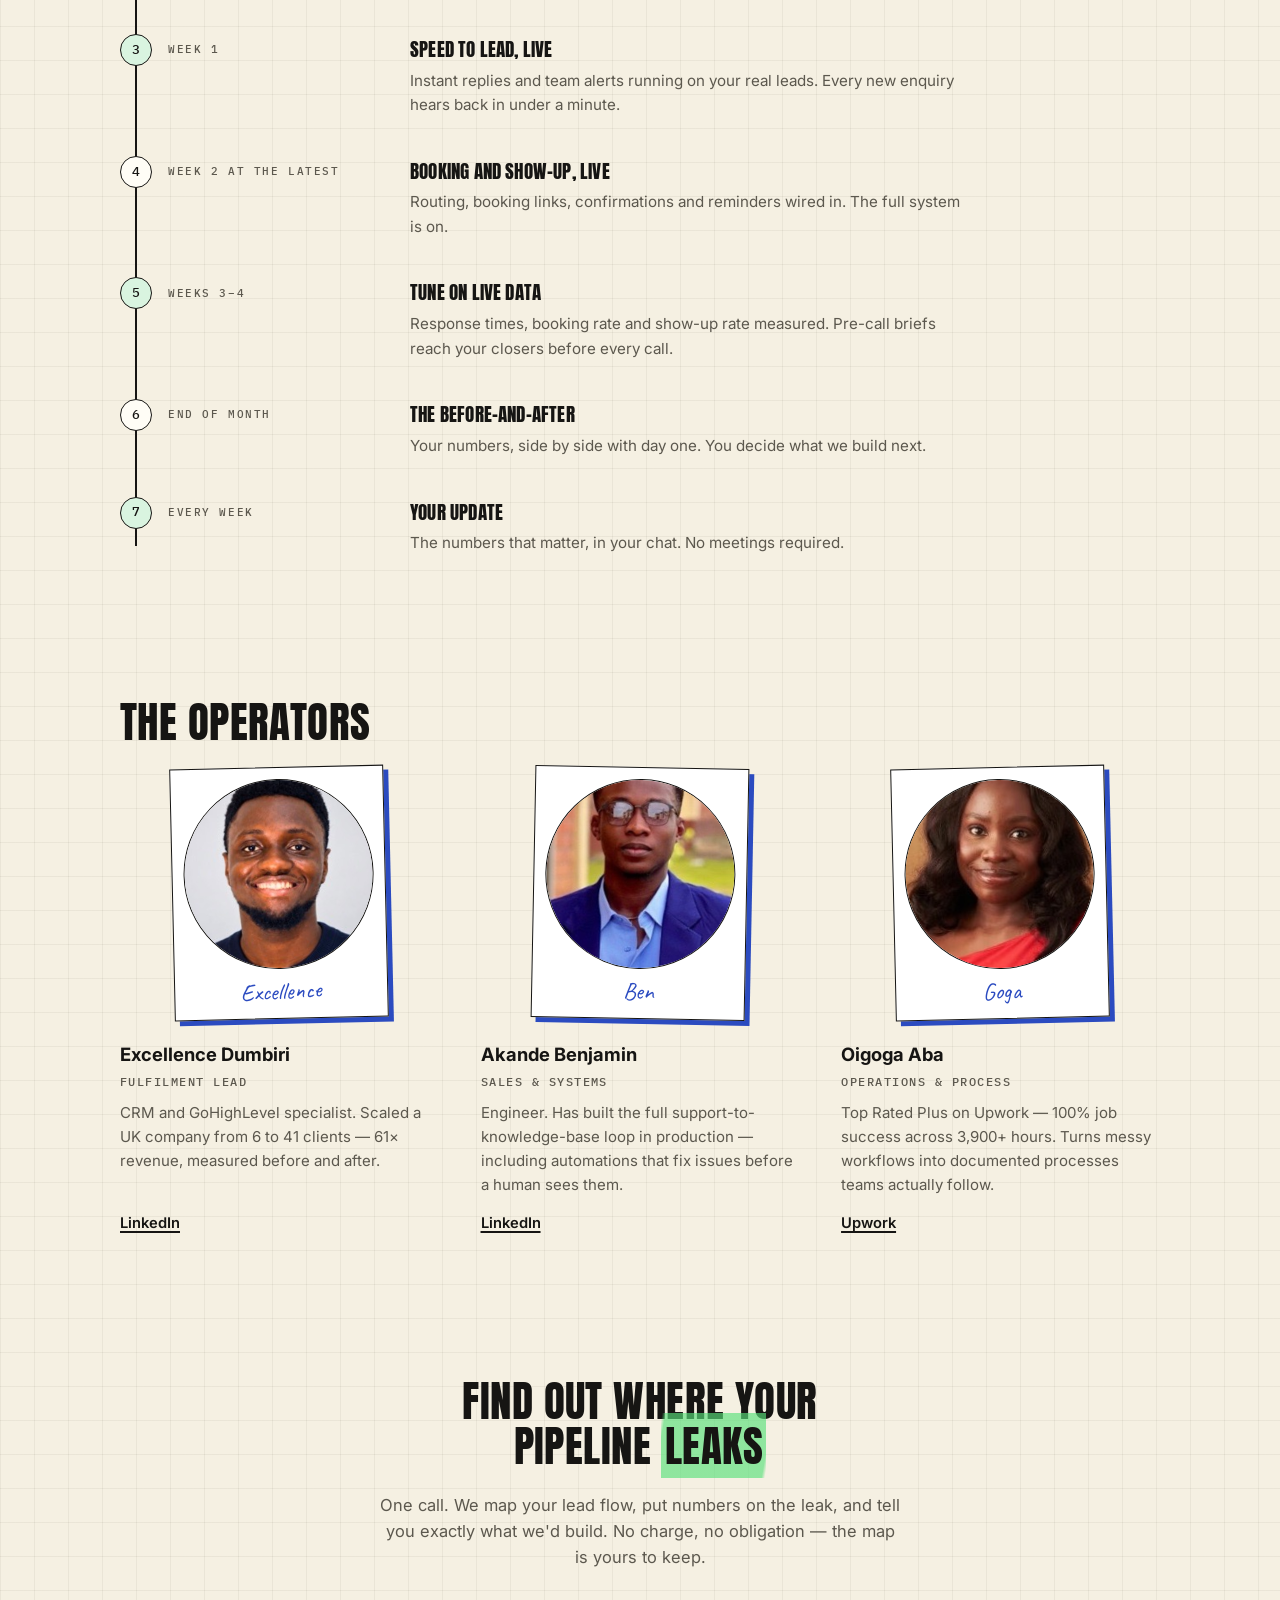
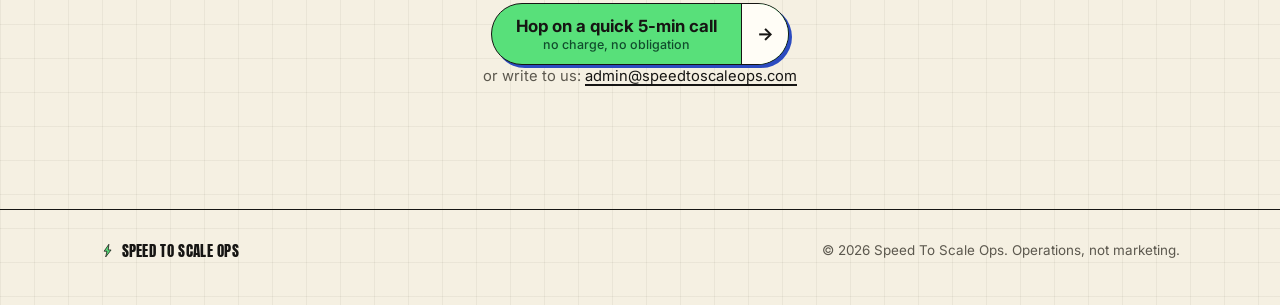
==== commit 4006dce3: "Fix sliders: green fill track and donut thumb, CSS cache-busted The slider restyle had shipped witho" ====
--- a/index.html
+++ b/index.html
@@ -12,7 +12,7 @@
   <link rel="preconnect" href="https://fonts.googleapis.com">
   <link rel="preconnect" href="https://fonts.gstatic.com" crossorigin>
   <link href="https://fonts.googleapis.com/css2?family=Anton&family=Caveat:wght@600&family=IBM+Plex+Mono:wght@400;500&family=Inter:wght@400;500;600;700&display=swap" rel="stylesheet">
-  <link rel="stylesheet" href="css/style.css?v=5">
+  <link rel="stylesheet" href="css/style.css?v=6">
 </head>
 <body>
 
@@ -390,6 +390,11 @@
   var value = document.getElementById('c-value');
   if (!leads) return;
   function fmt(n) { return Math.round(n).toLocaleString('en-US'); }
+  function fill(el) {
+    var min = Number(el.min) || 0, max = Number(el.max) || 100;
+    var pct = max > min ? ((Number(el.value) - min) / (max - min)) * 100 : 0;
+    el.style.setProperty('--fill', pct + '%');
+  }
   function calc() {
     var L = Math.max(0, Number(leads.value) || 0);
     close.max = L;
@@ -403,6 +408,7 @@
     document.getElementById('r-lost').textContent = fmt(lost);
     document.getElementById('r-month').textContent = fmt(monthly);
     document.getElementById('r-year').textContent = fmt(monthly * 12);
+    fill(leads); fill(close); fill(value);
   }
   [leads, close, value].forEach(function (el) { el.addEventListener('input', calc); });
   calc();
--- a/css/style.css
+++ b/css/style.css
@@ -299,30 +299,35 @@
 }
 .calc-inputs input[type="range"] {
   -webkit-appearance: none; appearance: none;
-  width: 100%; height: 22px;
+  --fill: 0%;
+  width: 100%; height: 28px;
   background: transparent;
   cursor: pointer;
   margin: 0.4rem 0 0;
 }
 .calc-inputs input[type="range"]::-webkit-slider-runnable-track {
-  height: 4px; background: var(--ink); border-radius: 2px;
+  height: 6px; border-radius: 999px;
+  background: linear-gradient(90deg, var(--green) var(--fill), #d4cfbf var(--fill));
 }
 .calc-inputs input[type="range"]::-webkit-slider-thumb {
   -webkit-appearance: none; appearance: none;
-  width: 22px; height: 22px; border-radius: 50%;
+  width: 26px; height: 26px; border-radius: 50%;
+  background: var(--card);
+  border: 6px solid var(--green);
+  margin-top: -10px;
+}
+.calc-inputs input[type="range"]::-moz-range-track {
+  height: 6px; border-radius: 999px;
+  background: #d4cfbf;
+}
+.calc-inputs input[type="range"]::-moz-range-progress {
+  height: 6px; border-radius: 999px;
   background: var(--green);
-  border: 1.5px solid var(--ink);
-  box-shadow: 2px 2px 0 var(--scribble);
-  margin-top: -9px;
-}
-.calc-inputs input[type="range"]::-moz-range-track {
-  height: 4px; background: var(--ink); border-radius: 2px;
 }
 .calc-inputs input[type="range"]::-moz-range-thumb {
-  width: 19px; height: 19px; border-radius: 50%;
-  background: var(--green);
-  border: 1.5px solid var(--ink);
-  box-shadow: 2px 2px 0 var(--scribble);
+  width: 14px; height: 14px; border-radius: 50%;
+  background: var(--card);
+  border: 6px solid var(--green);
 }
 .calc-inputs input[type="range"]:focus-visible { outline: 2.5px solid var(--green-deep); outline-offset: 4px; }
 
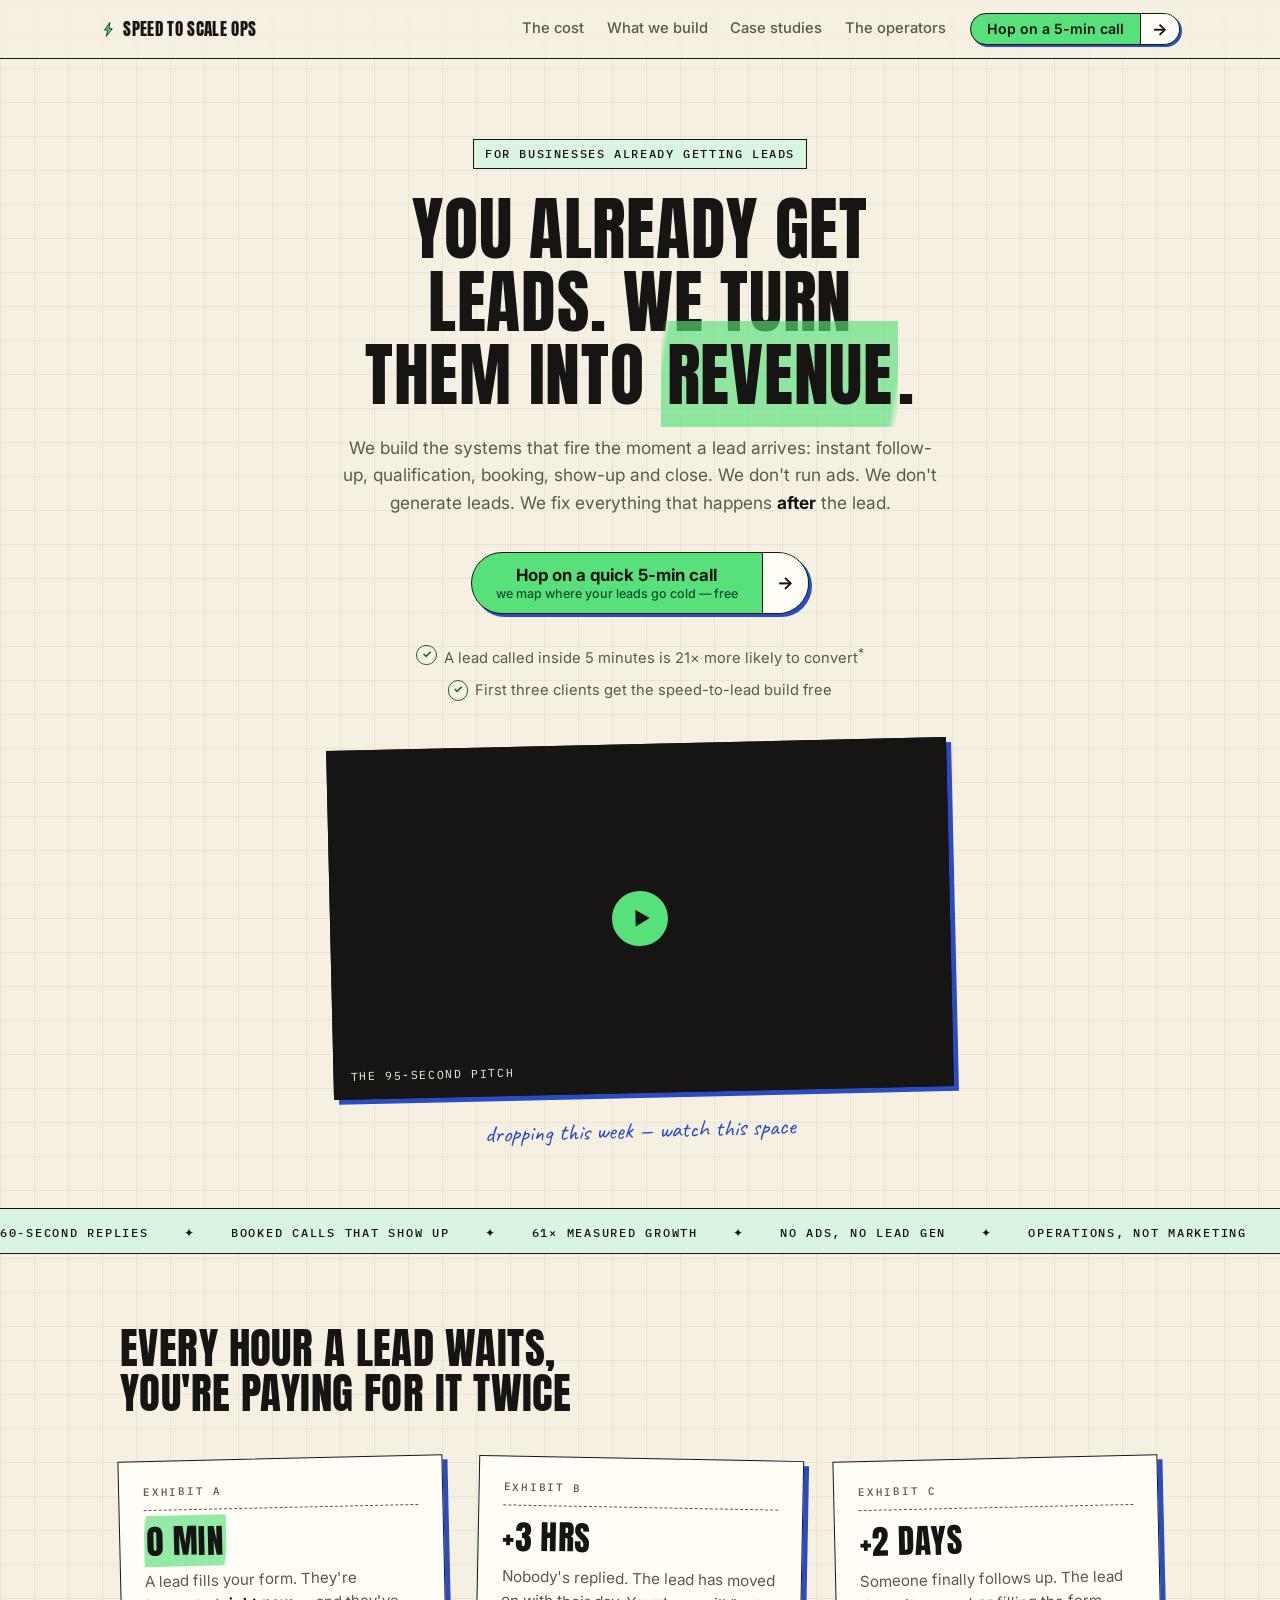
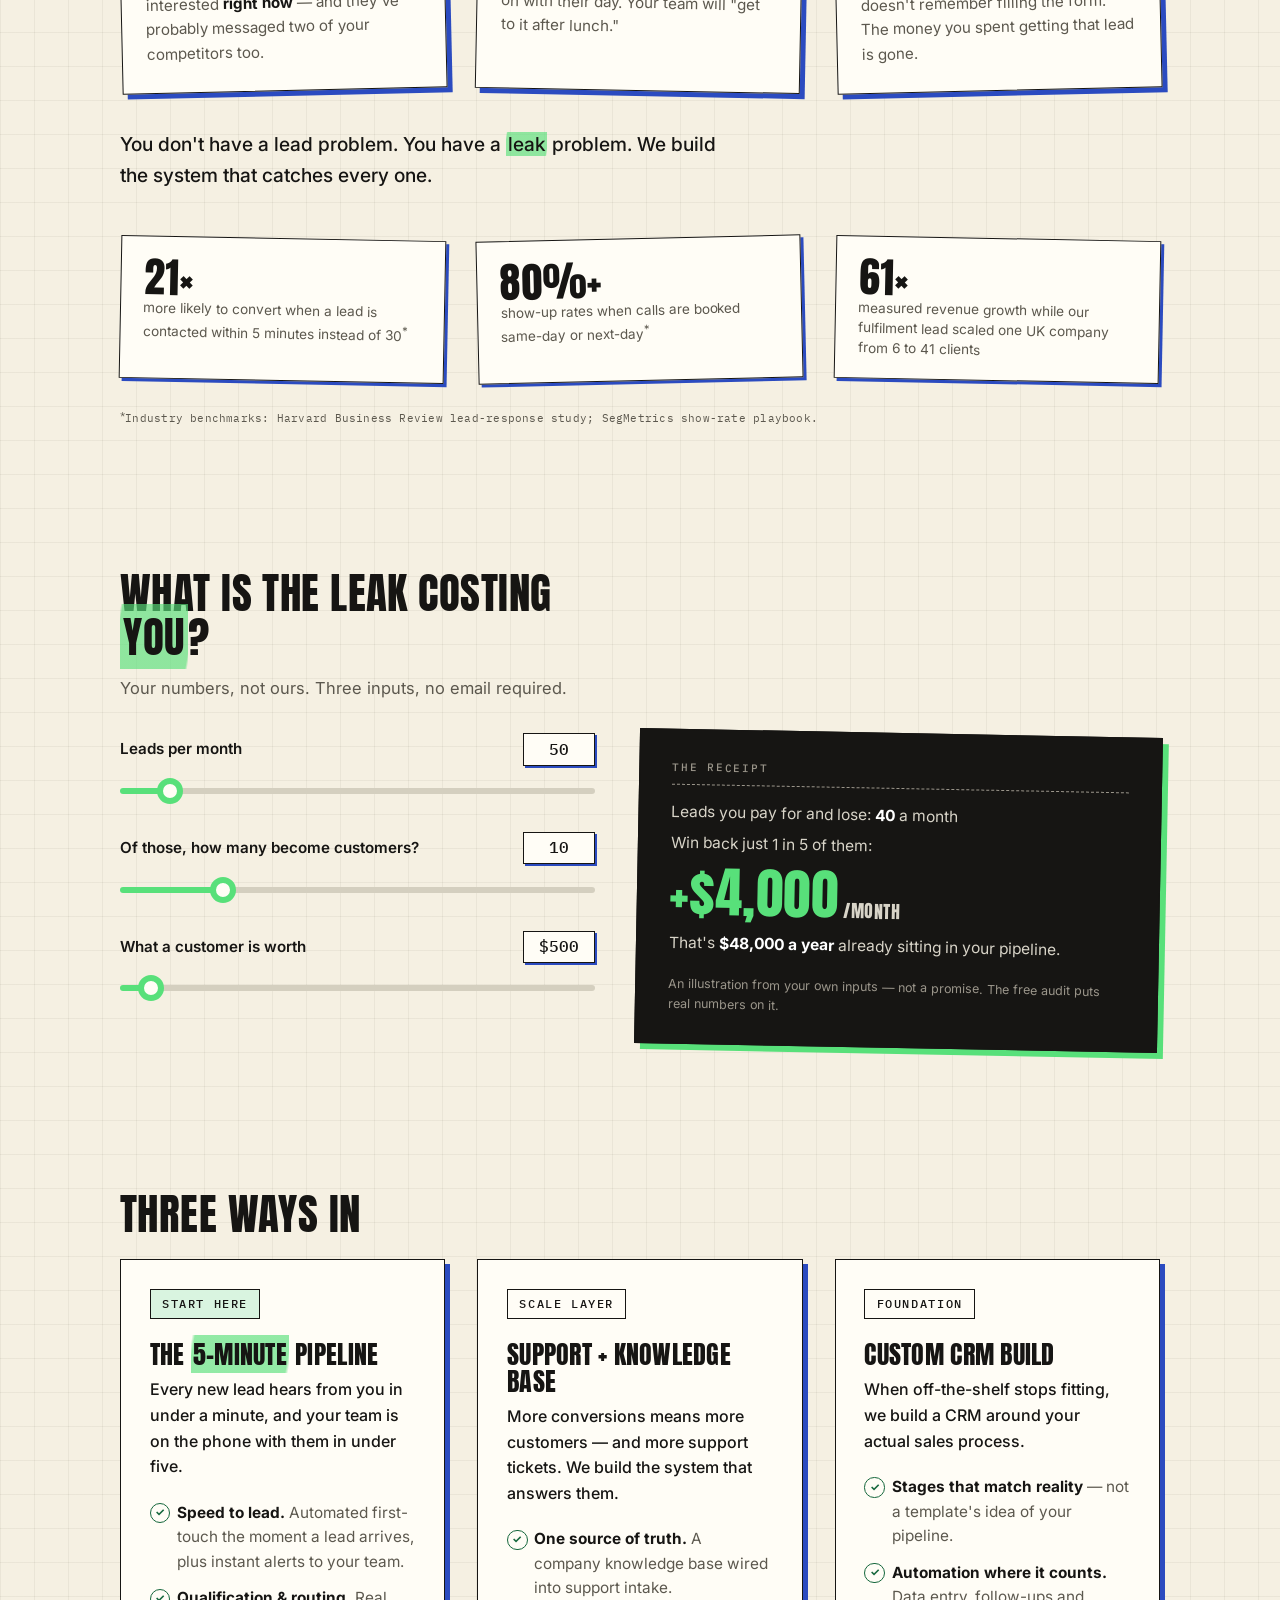
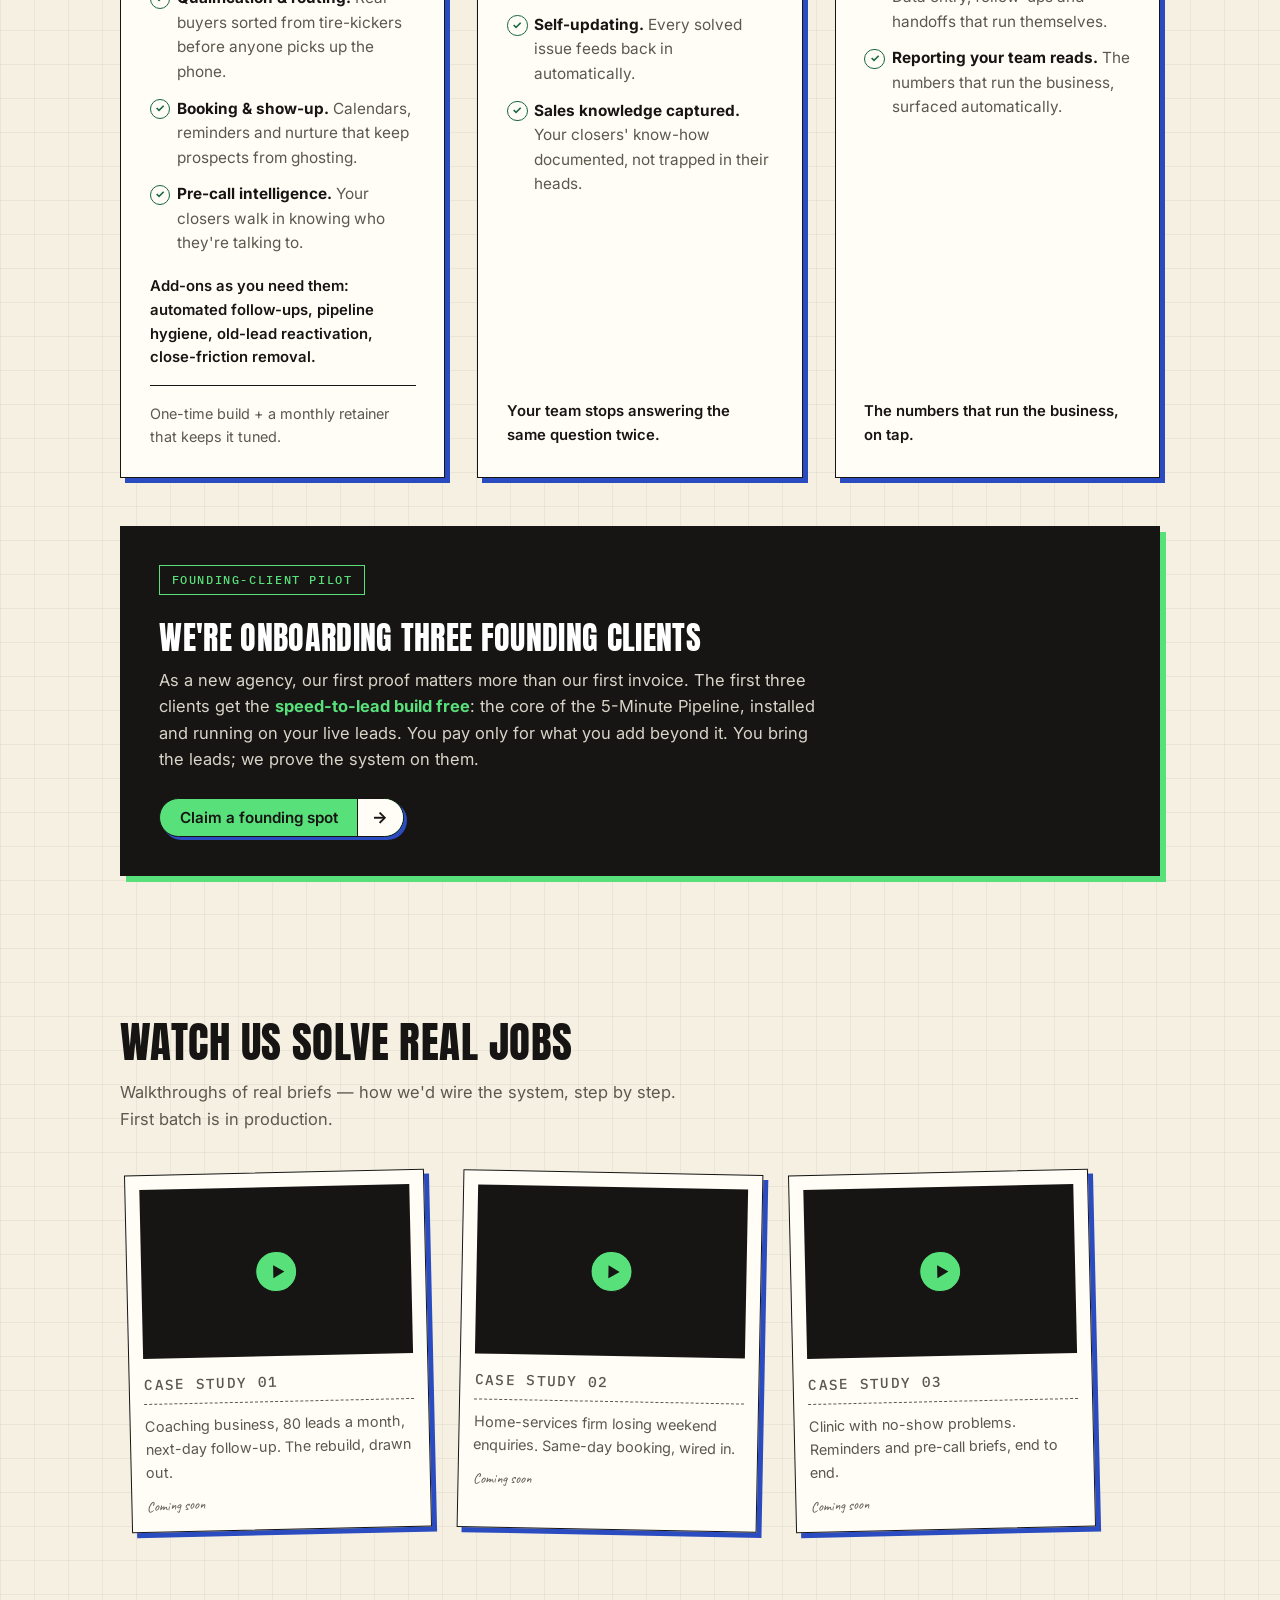
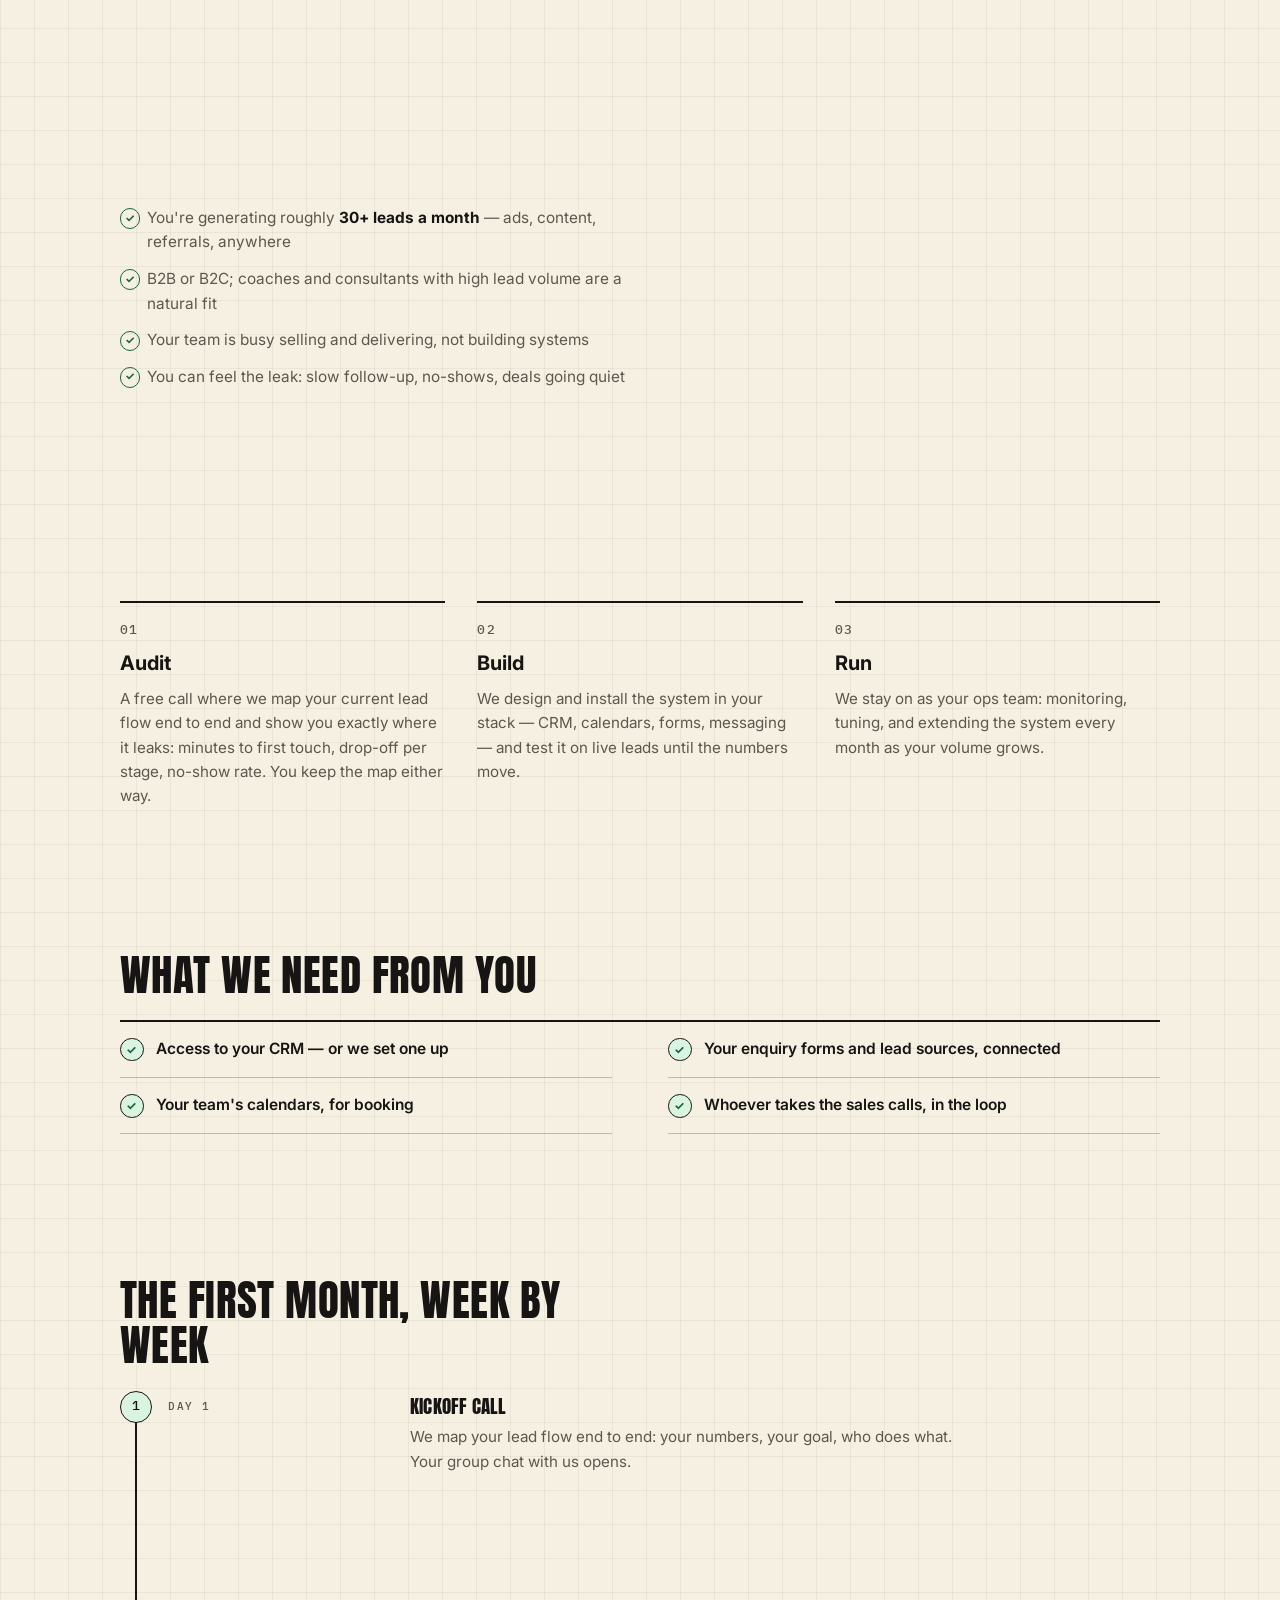
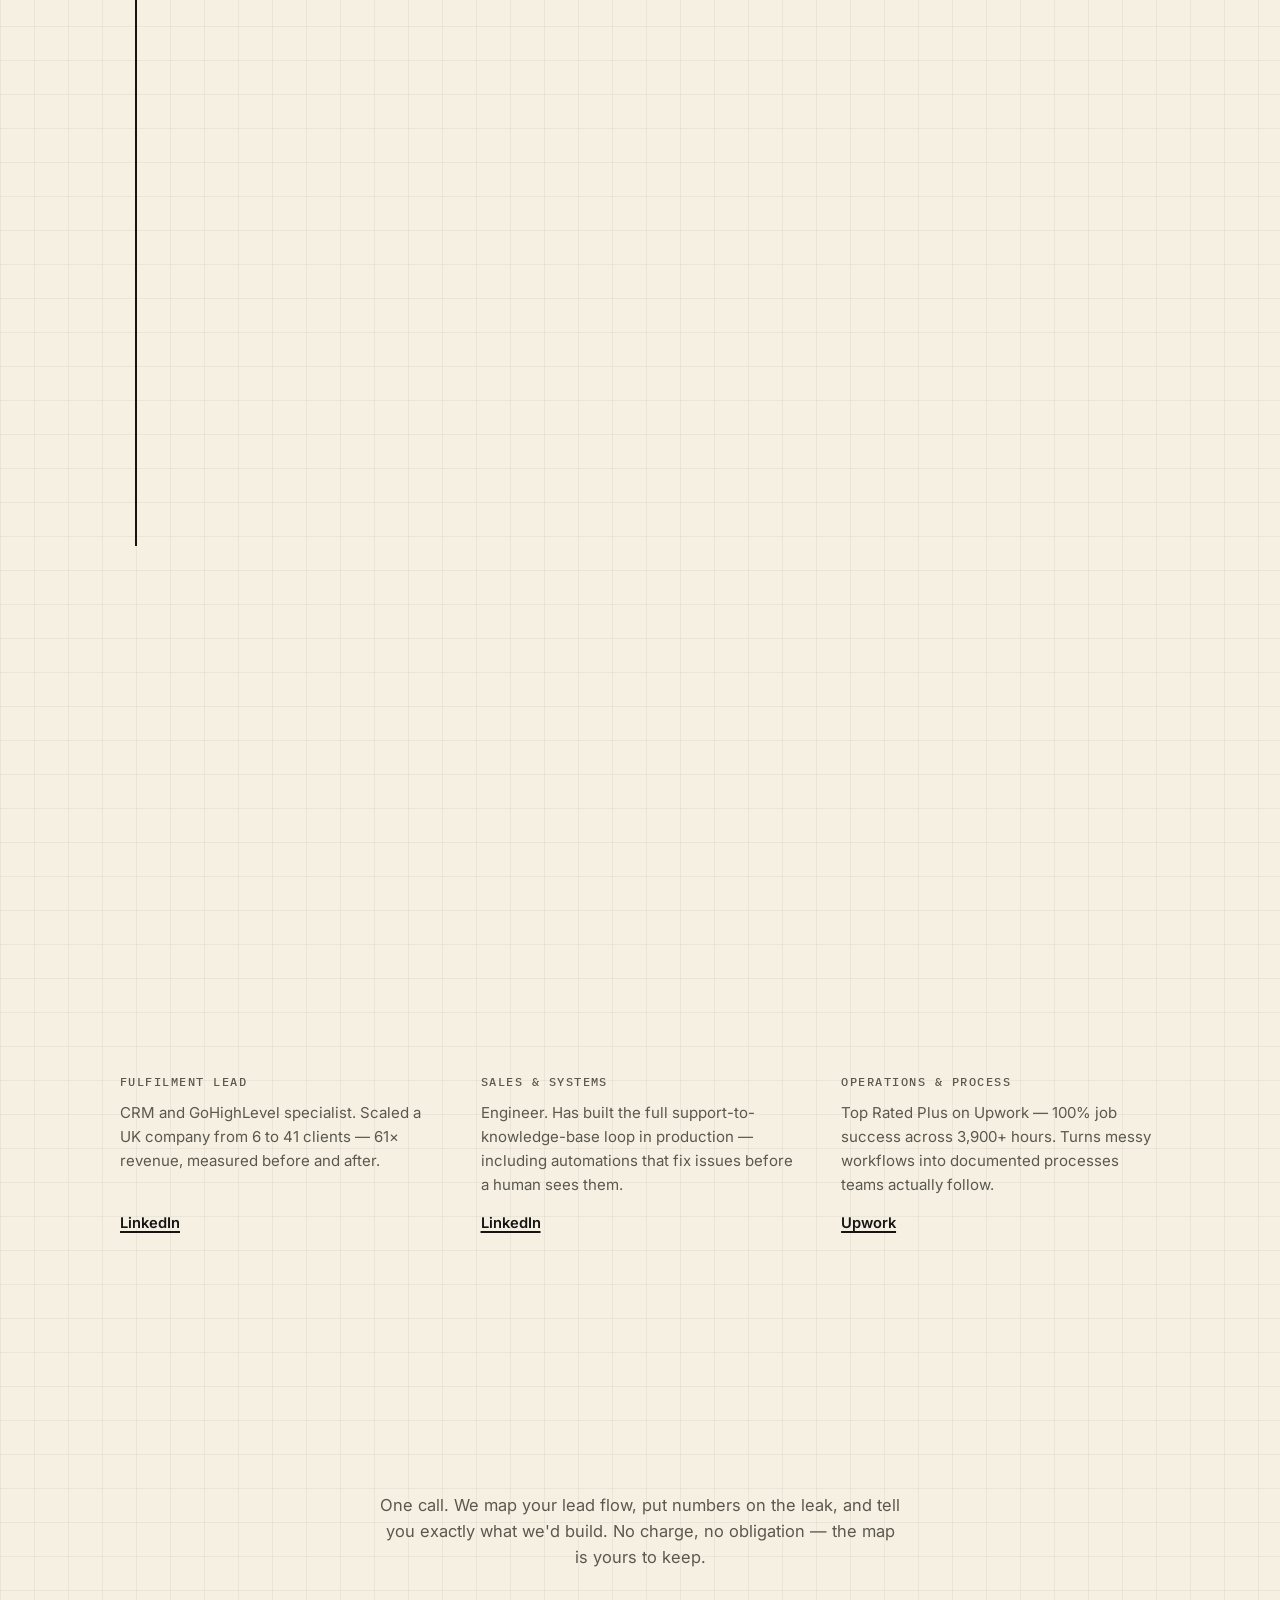
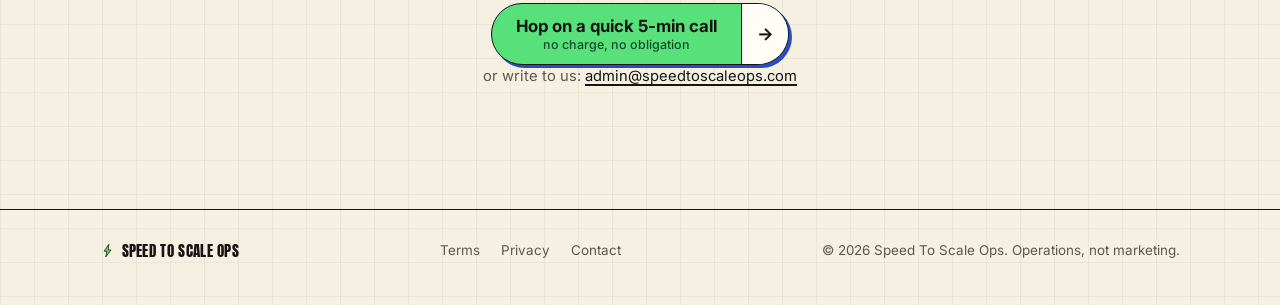
==== commit 10fb2250: "Add Terms of Service and Privacy Policy pages Matches the site design (Anton headings, mono date lin" ====
--- a/index.html
+++ b/index.html
@@ -12,7 +12,7 @@
   <link rel="preconnect" href="https://fonts.googleapis.com">
   <link rel="preconnect" href="https://fonts.gstatic.com" crossorigin>
   <link href="https://fonts.googleapis.com/css2?family=Anton&family=Caveat:wght@600&family=IBM+Plex+Mono:wght@400;500&family=Inter:wght@400;500;600;700&display=swap" rel="stylesheet">
-  <link rel="stylesheet" href="css/style.css?v=6">
+  <link rel="stylesheet" href="css/style.css?v=7">
 </head>
 <body>
 
@@ -380,6 +380,11 @@
 
 <footer class="footer">
   <span class="foot-mark"><svg class="bolt" viewBox="0 0 24 24" aria-hidden="true"><path d="M14 2 6.5 13h4.5L9 22l8.5-11H13l1-9z"/></svg>Speed to Scale Ops</span>
+  <nav class="foot-links">
+    <a href="terms.html">Terms</a>
+    <a href="privacy.html">Privacy</a>
+    <a href="mailto:admin@speedtoscaleops.com">Contact</a>
+  </nav>
   <p>&copy; 2026 Speed To Scale Ops. Operations, not marketing.</p>
 </footer>
 
--- a/css/style.css
+++ b/css/style.css
@@ -611,6 +611,43 @@
   opacity: 1; transform: none;
   transition: opacity 0.45s ease, transform 0.55s cubic-bezier(0.2, 0.85, 0.3, 1.15);
 }
+
+/* ---------- legal pages ---------- */
+
+.legal { max-width: 720px; margin: 0 auto; padding: 4rem 20px 5.5rem; }
+.legal h1 {
+  font-family: "Anton", "Arial Narrow", sans-serif;
+  font-weight: 400;
+  text-transform: uppercase;
+  letter-spacing: 0.01em;
+  line-height: 1.04;
+  font-size: clamp(2.2rem, 5.5vw, 3.4rem);
+  margin-bottom: 0.5rem;
+}
+.legal-date {
+  font-family: "IBM Plex Mono", monospace;
+  font-size: 0.78rem;
+  letter-spacing: 0.08em;
+  text-transform: uppercase;
+  color: var(--dim);
+  margin-bottom: 2.2rem;
+  padding-bottom: 1.4rem;
+  border-bottom: 2.5px solid var(--ink);
+}
+.legal h2 {
+  font-size: 1.25rem;
+  margin: 2.4rem 0 0.7rem;
+  max-width: none;
+}
+.legal p { margin-bottom: 1rem; }
+.legal p, .legal li { color: var(--ink); font-size: 0.97rem; }
+.legal ul { margin: 0 0 1rem; padding-left: 1.2rem; }
+.legal li { margin-bottom: 0.6rem; }
+.legal li::marker { color: var(--green-deep); }
+
+.foot-links { display: flex; gap: 1.3rem; }
+.foot-links a { color: var(--dim); font-size: 0.84rem; text-decoration: none; }
+.foot-links a:hover { color: var(--ink); text-decoration: underline; }
 
 /* ---------- responsive ---------- */
 
@@ -638,4 +675,5 @@
   .steps, .people { grid-template-columns: 1fr; gap: 2rem; }
   .polaroid { align-self: flex-start; }
   .footer { flex-direction: column; text-align: center; }
-}
+  .legal { padding: 2.6rem 16px 3.5rem; }
+}
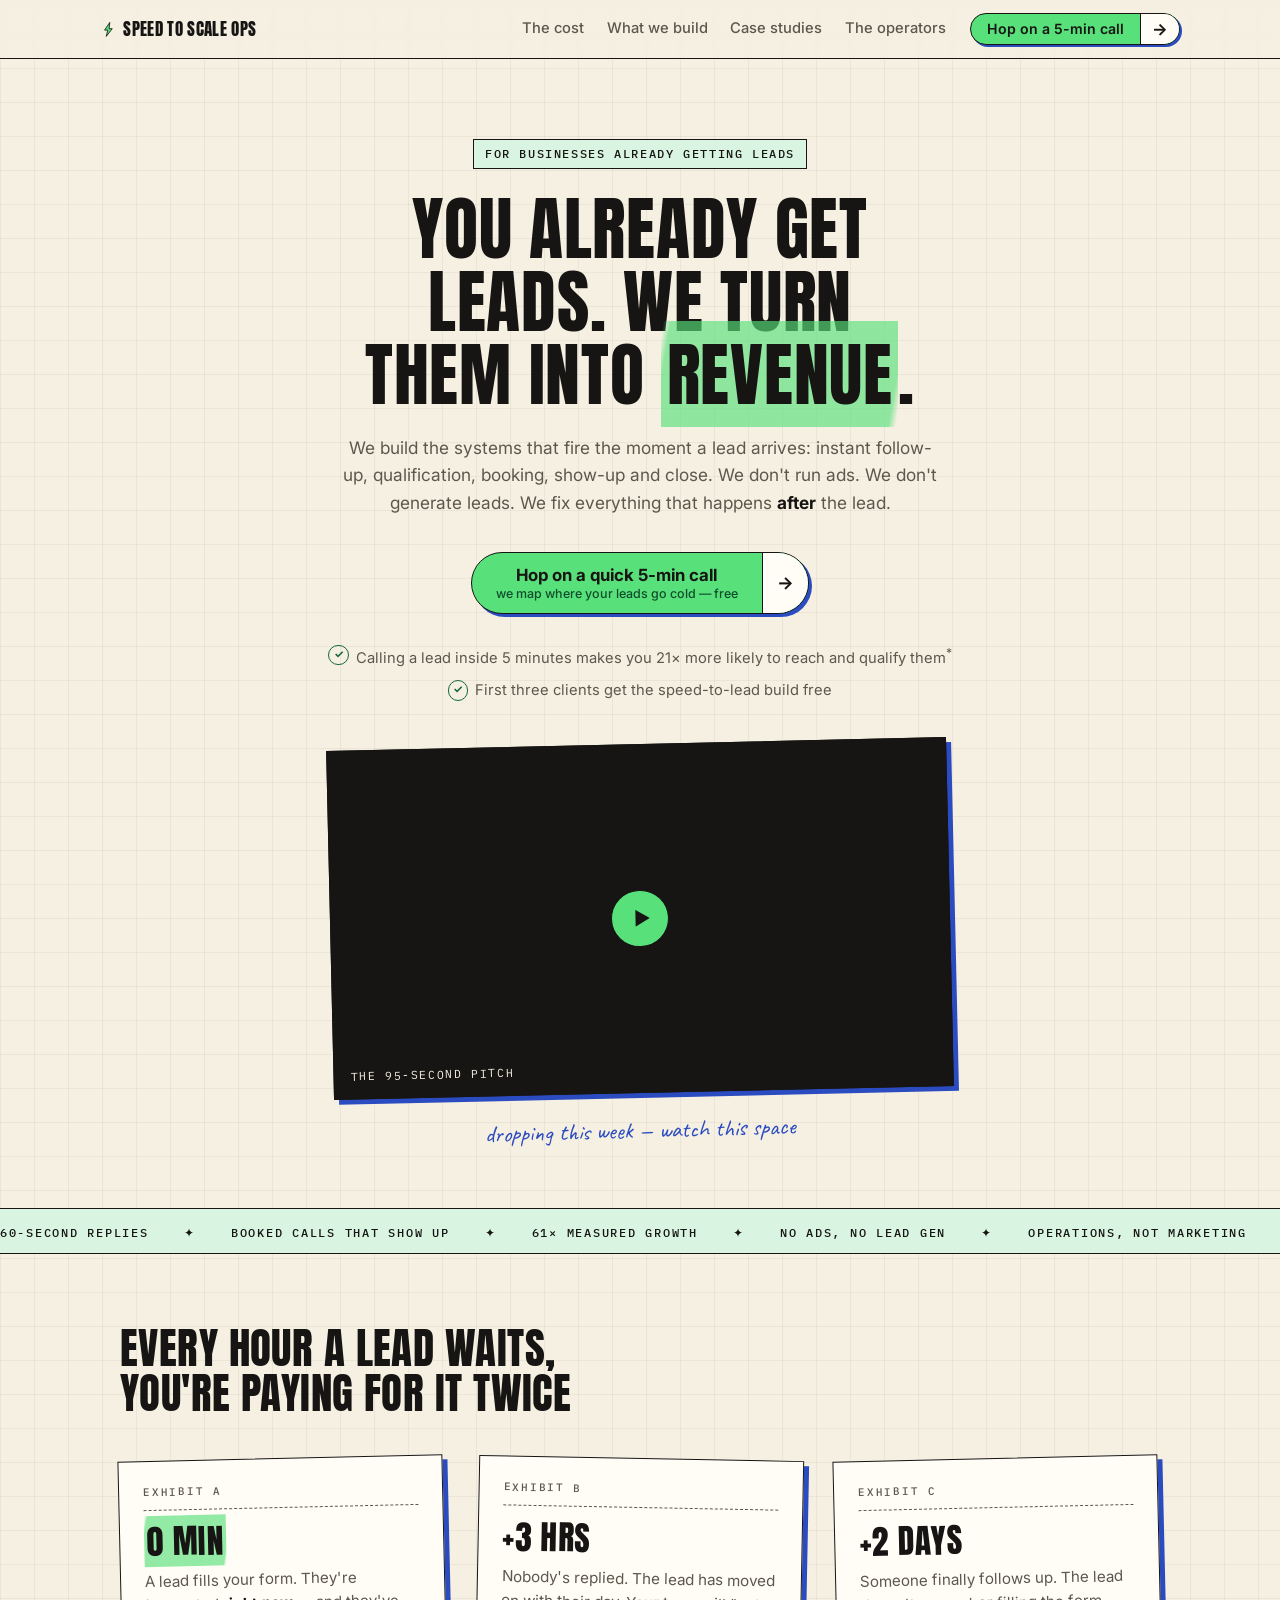
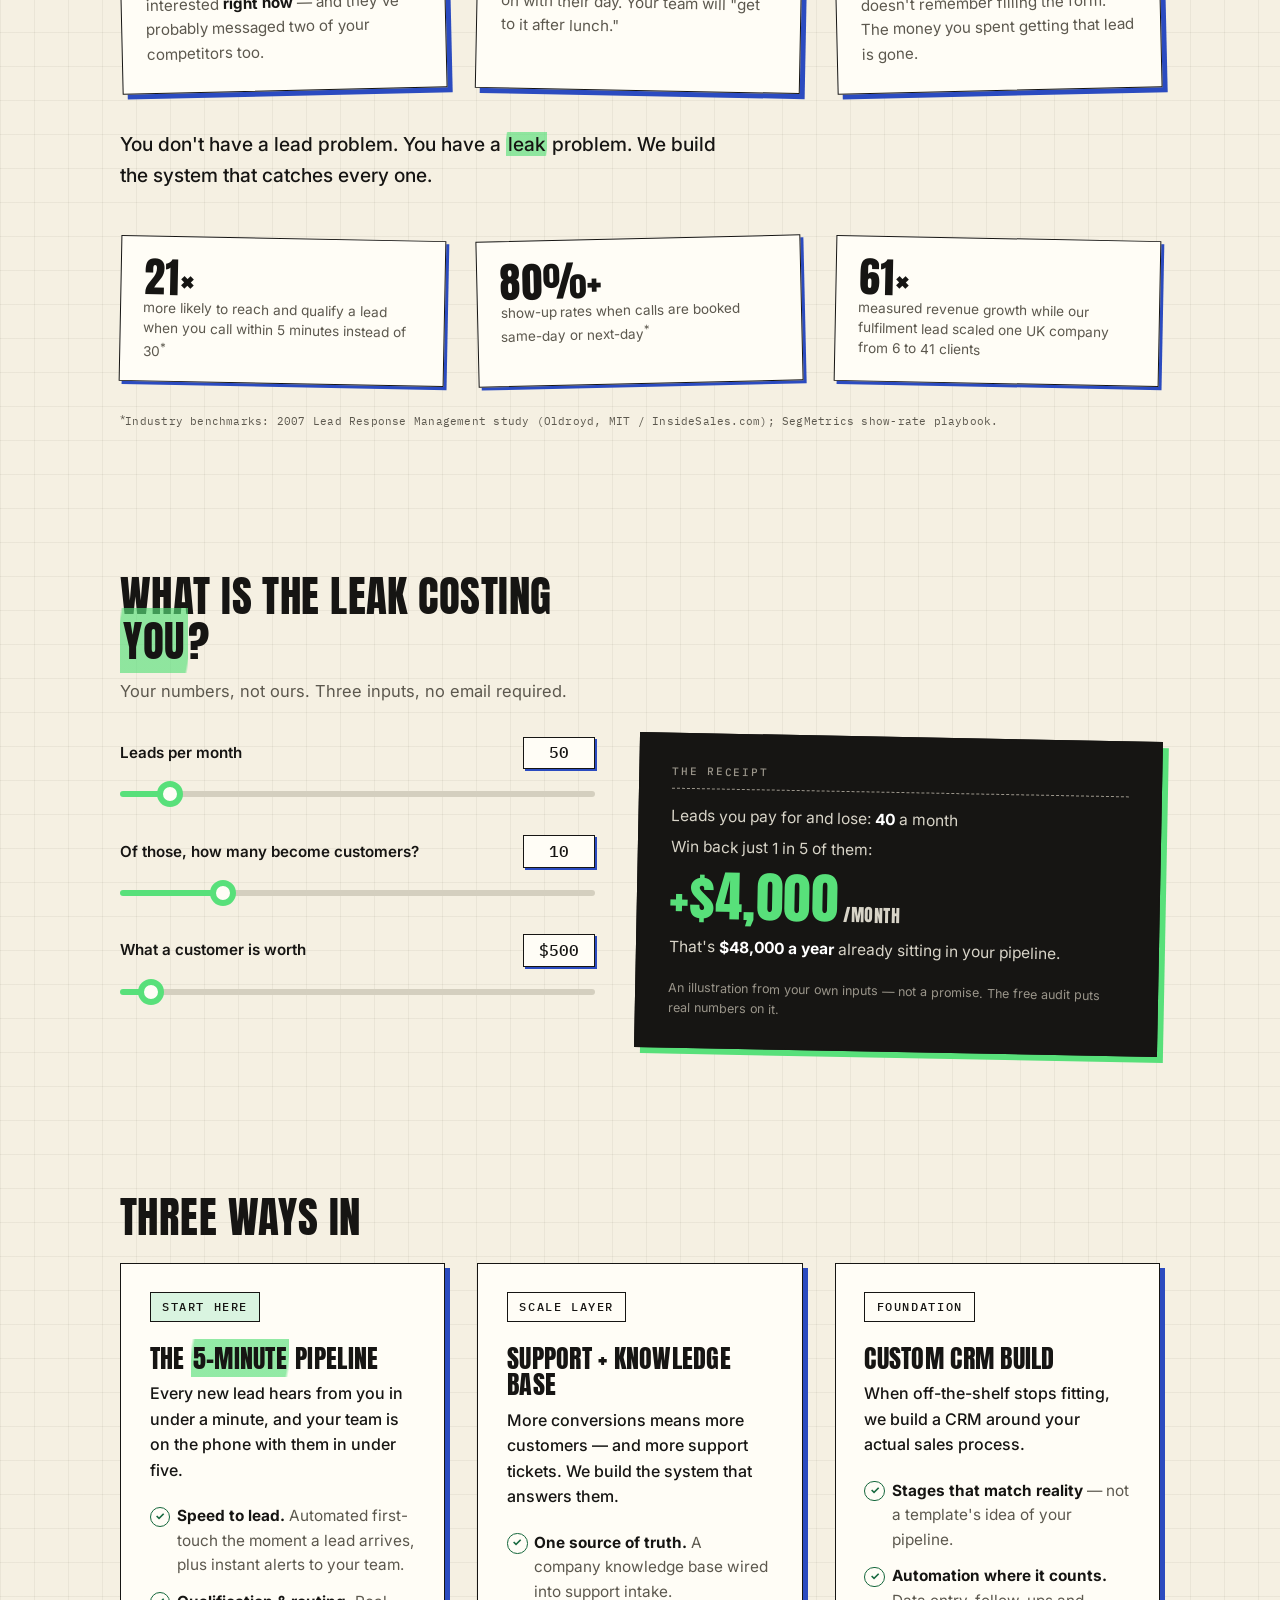
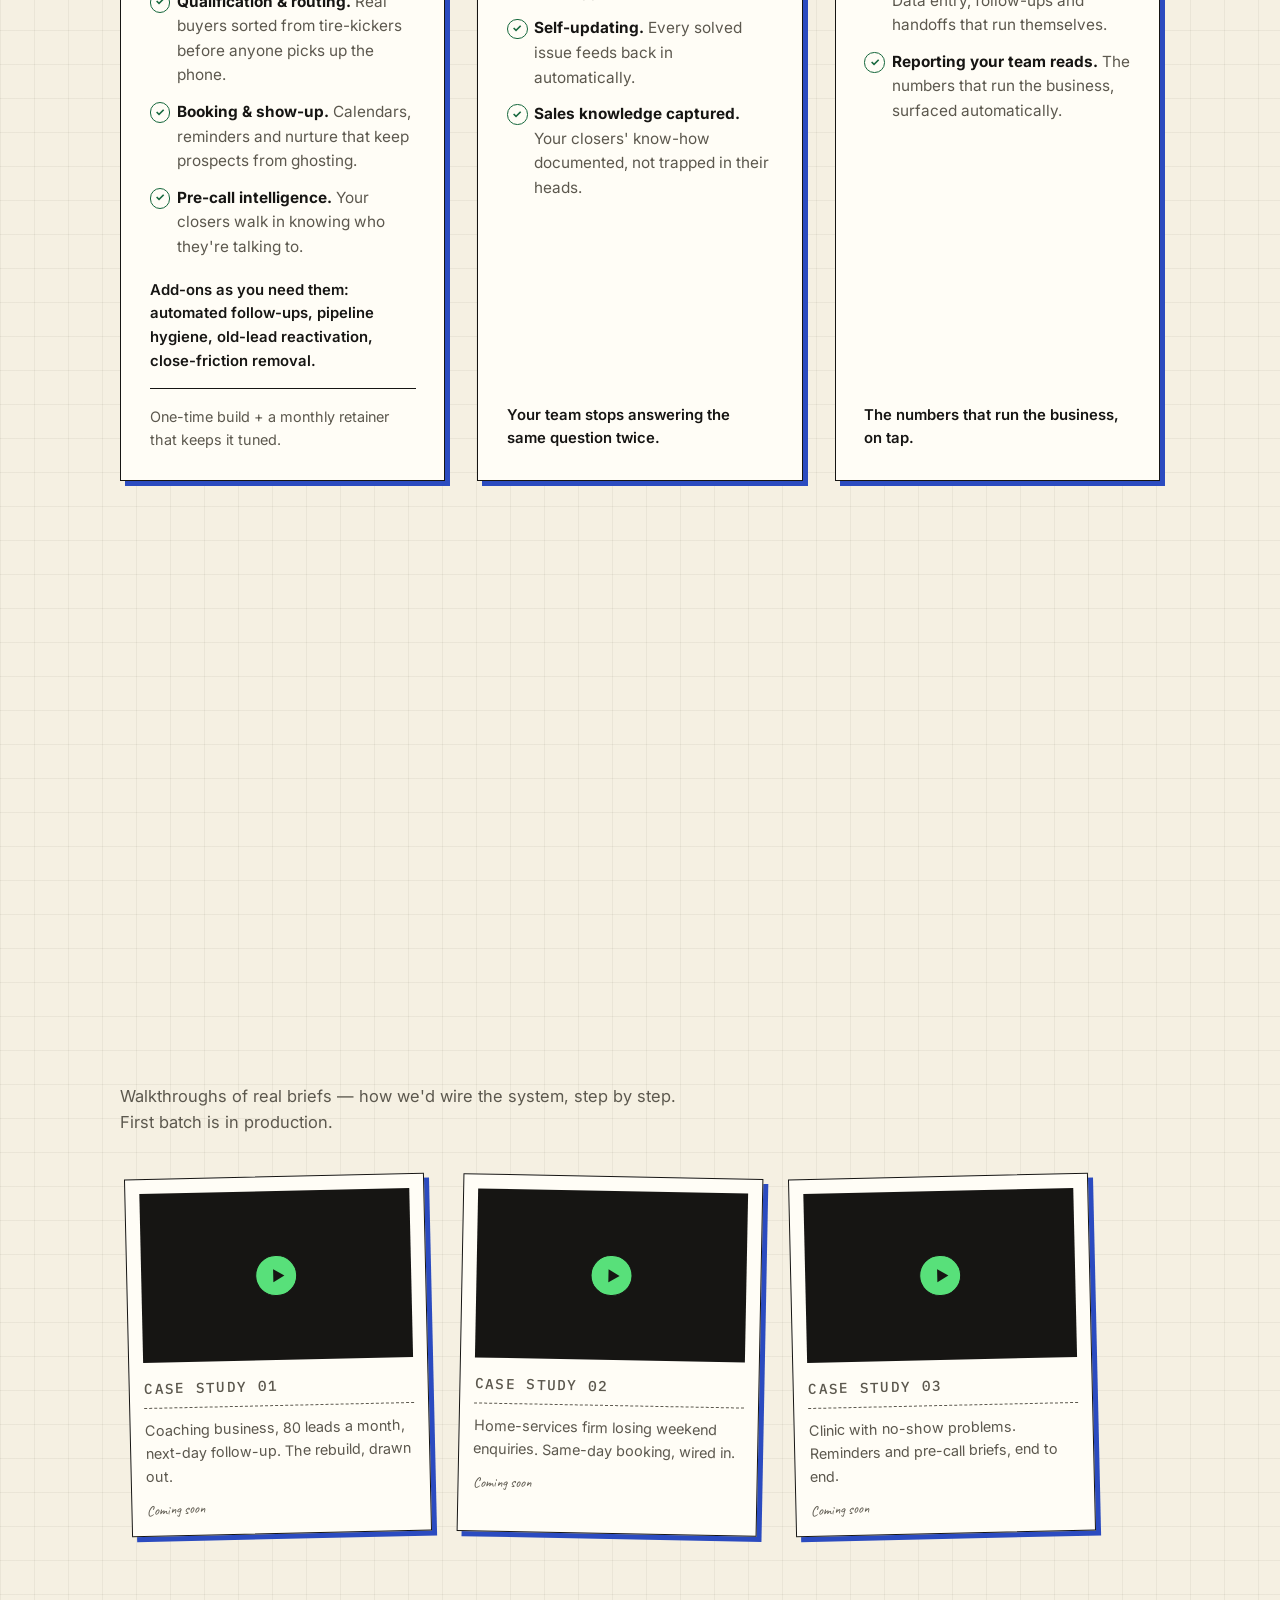
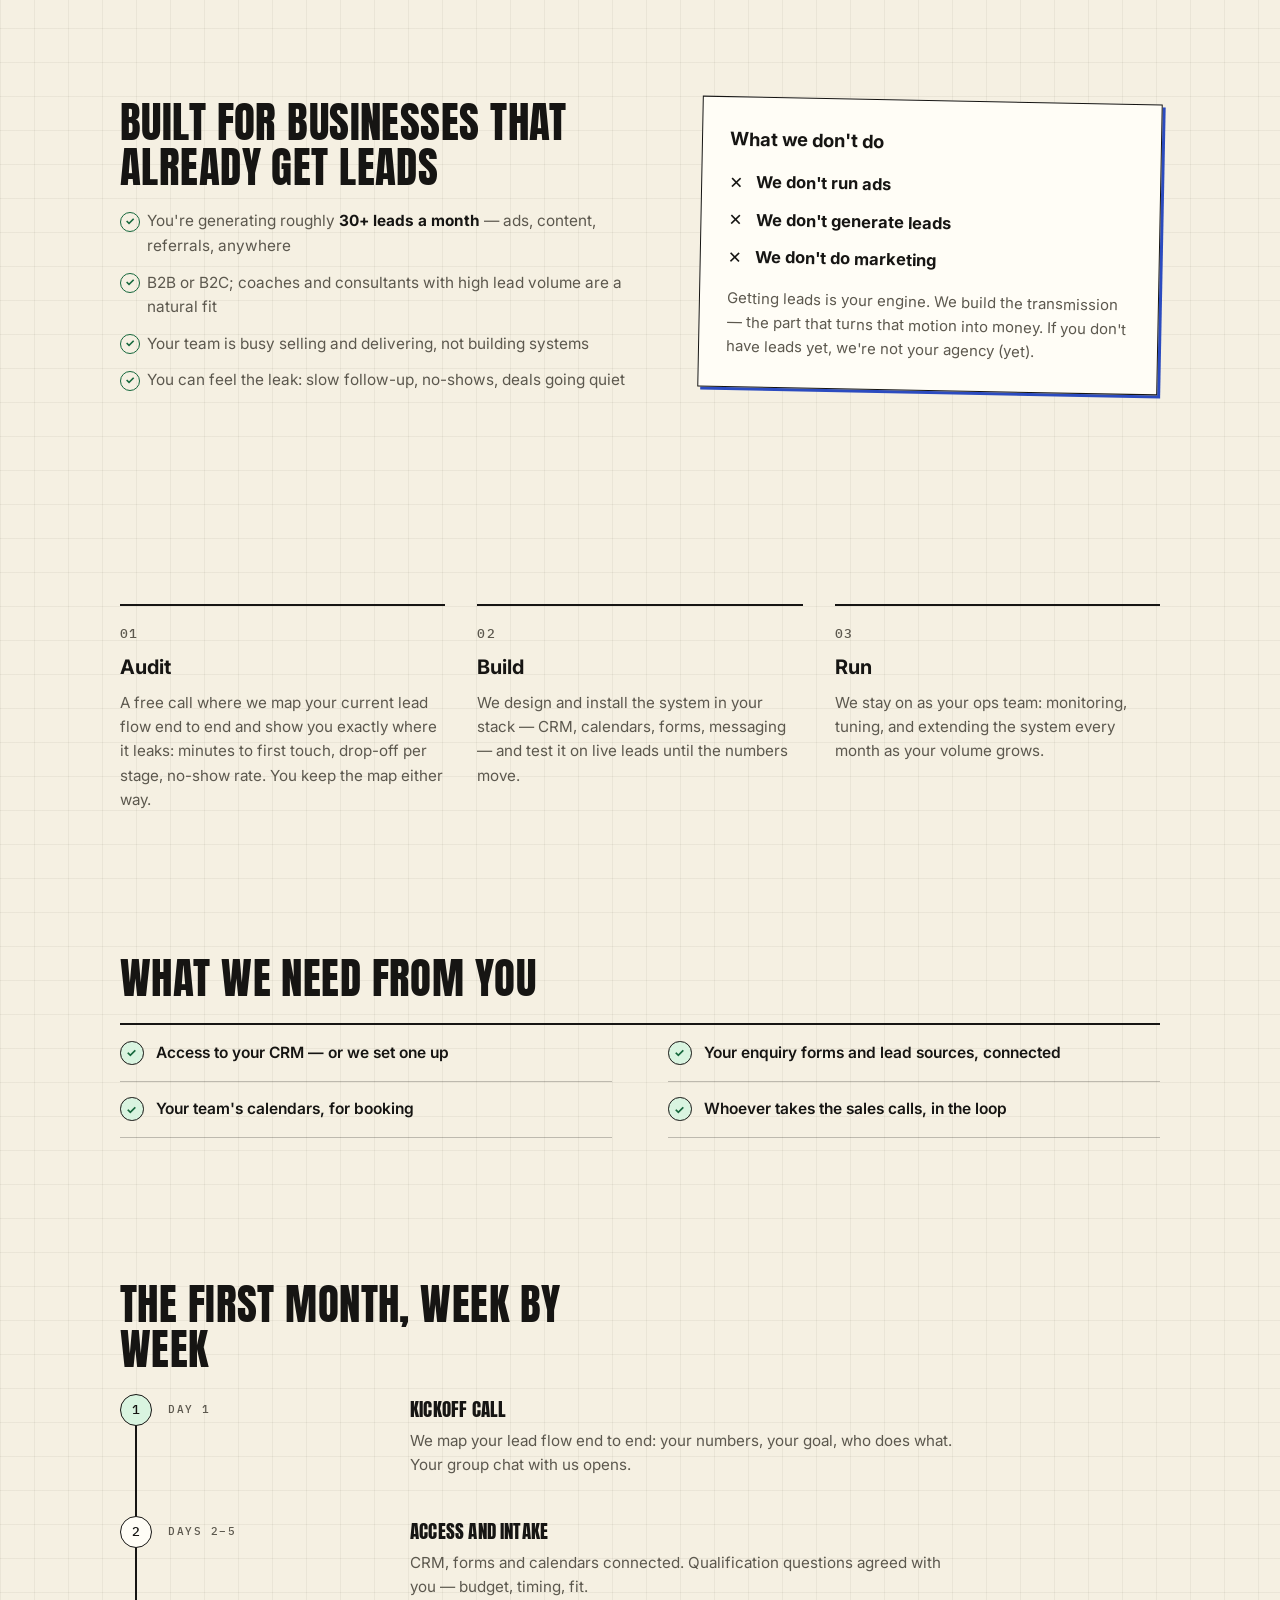
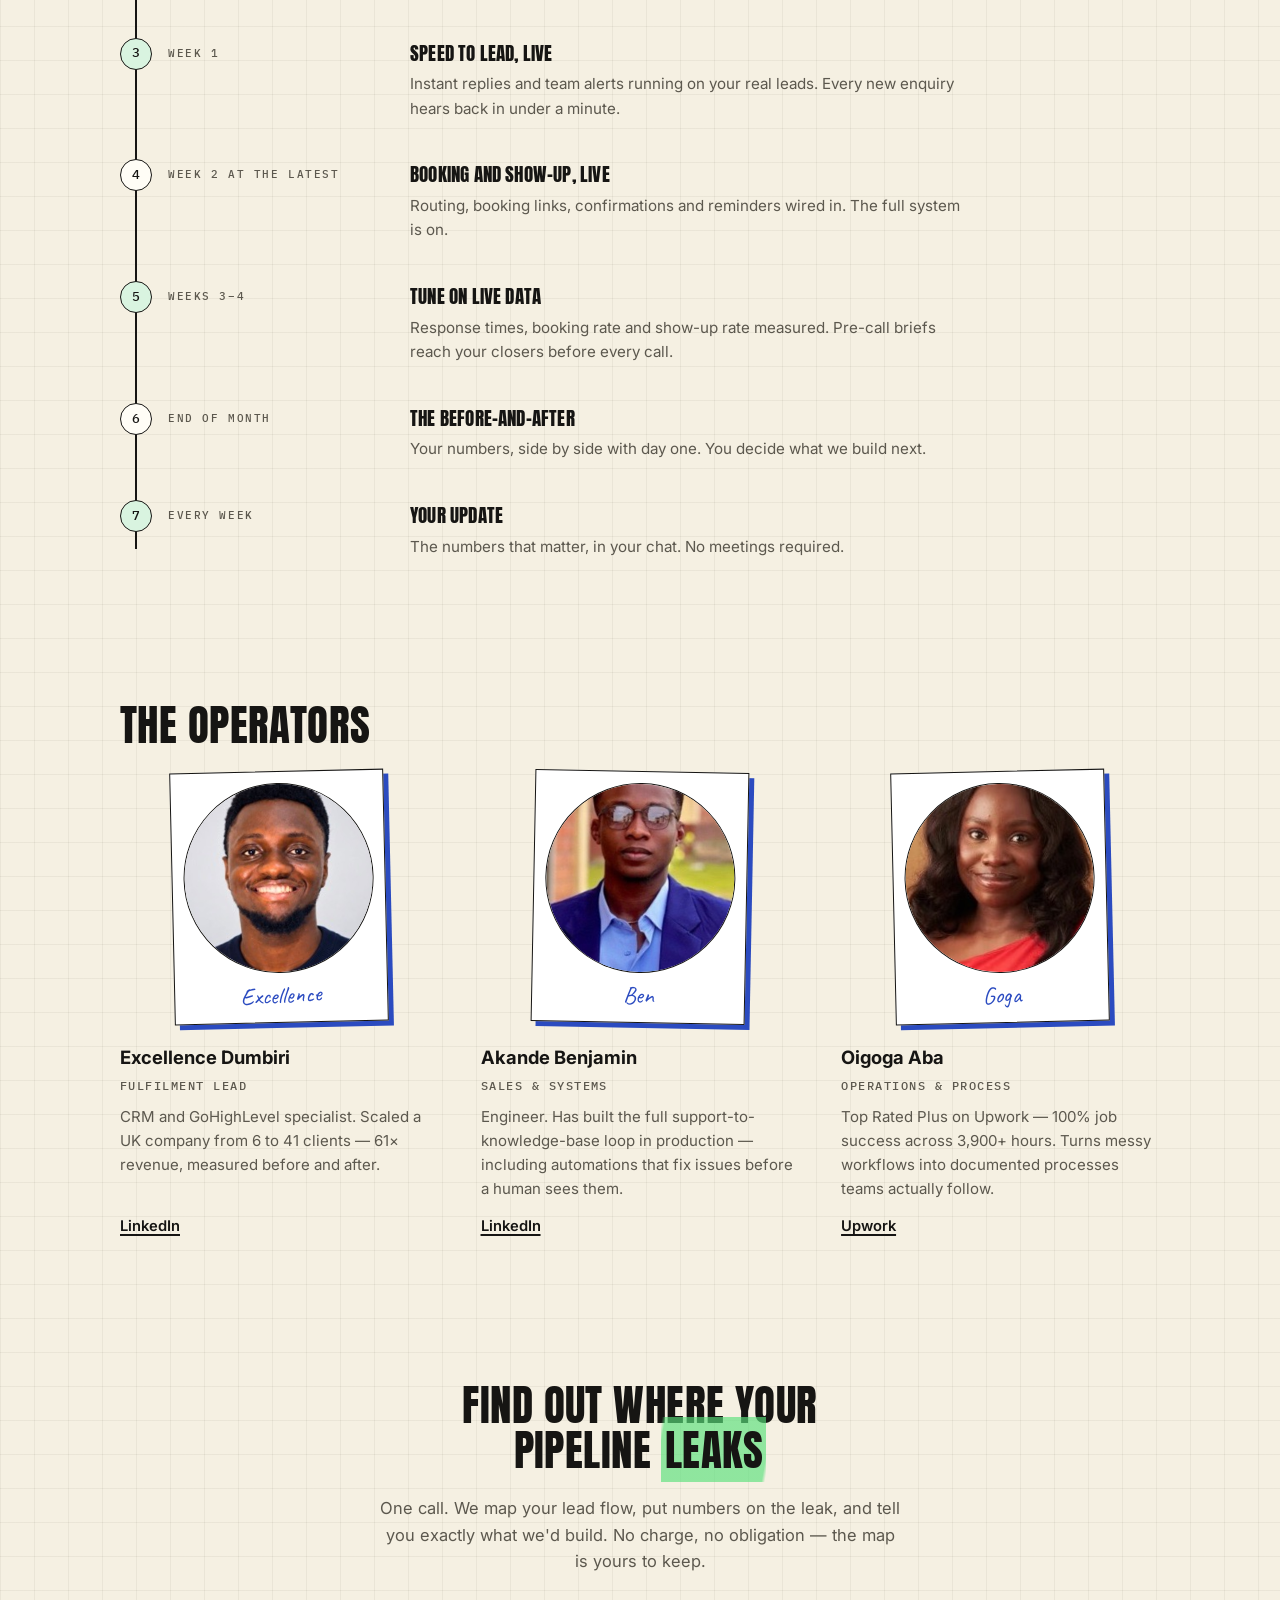
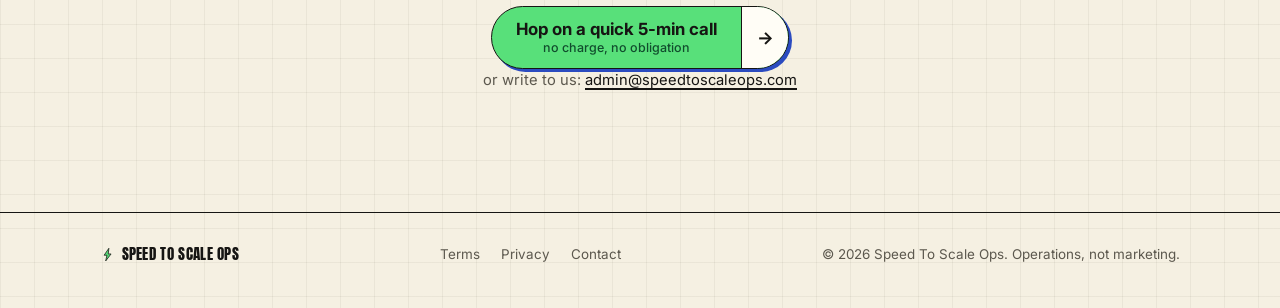
==== commit a2d04ea6: "Correct the 21x claim: qualify, not convert; cite MIT/InsideSales, not HBR The 2007 Lead Response Ma" ====
--- a/index.html
+++ b/index.html
@@ -45,7 +45,7 @@
       <span class="pill-arrow">&rarr;</span>
     </a>
     <ul class="facts">
-      <li>A lead called inside 5 minutes is 21&times; more likely to convert<sup>*</sup></li>
+      <li>Calling a lead inside 5 minutes makes you 21&times; more likely to reach and qualify them<sup>*</sup></li>
       <li>First three clients get the speed-to-lead build free</li>
     </ul>
 
@@ -97,7 +97,7 @@
     <div class="stats">
       <div class="stat tilt-r">
         <p class="stat-big">21&times;</p>
-        <p class="stat-cap">more likely to convert when a lead is contacted within 5 minutes instead of 30<sup>*</sup></p>
+        <p class="stat-cap">more likely to reach and qualify a lead when you call within 5 minutes instead of 30<sup>*</sup></p>
       </div>
       <div class="stat tilt-l">
         <p class="stat-big">80%+</p>
@@ -108,7 +108,7 @@
         <p class="stat-cap">measured revenue growth while our fulfilment lead scaled one UK company from 6 to 41 clients</p>
       </div>
     </div>
-    <p class="footnote"><sup>*</sup>Industry benchmarks: Harvard Business Review lead-response study; SegMetrics show-rate playbook.</p>
+    <p class="footnote"><sup>*</sup>Industry benchmarks: 2007 Lead Response Management study (Oldroyd, MIT / InsideSales.com); SegMetrics show-rate playbook.</p>
   </section>
 
   <!-- CALCULATOR -->
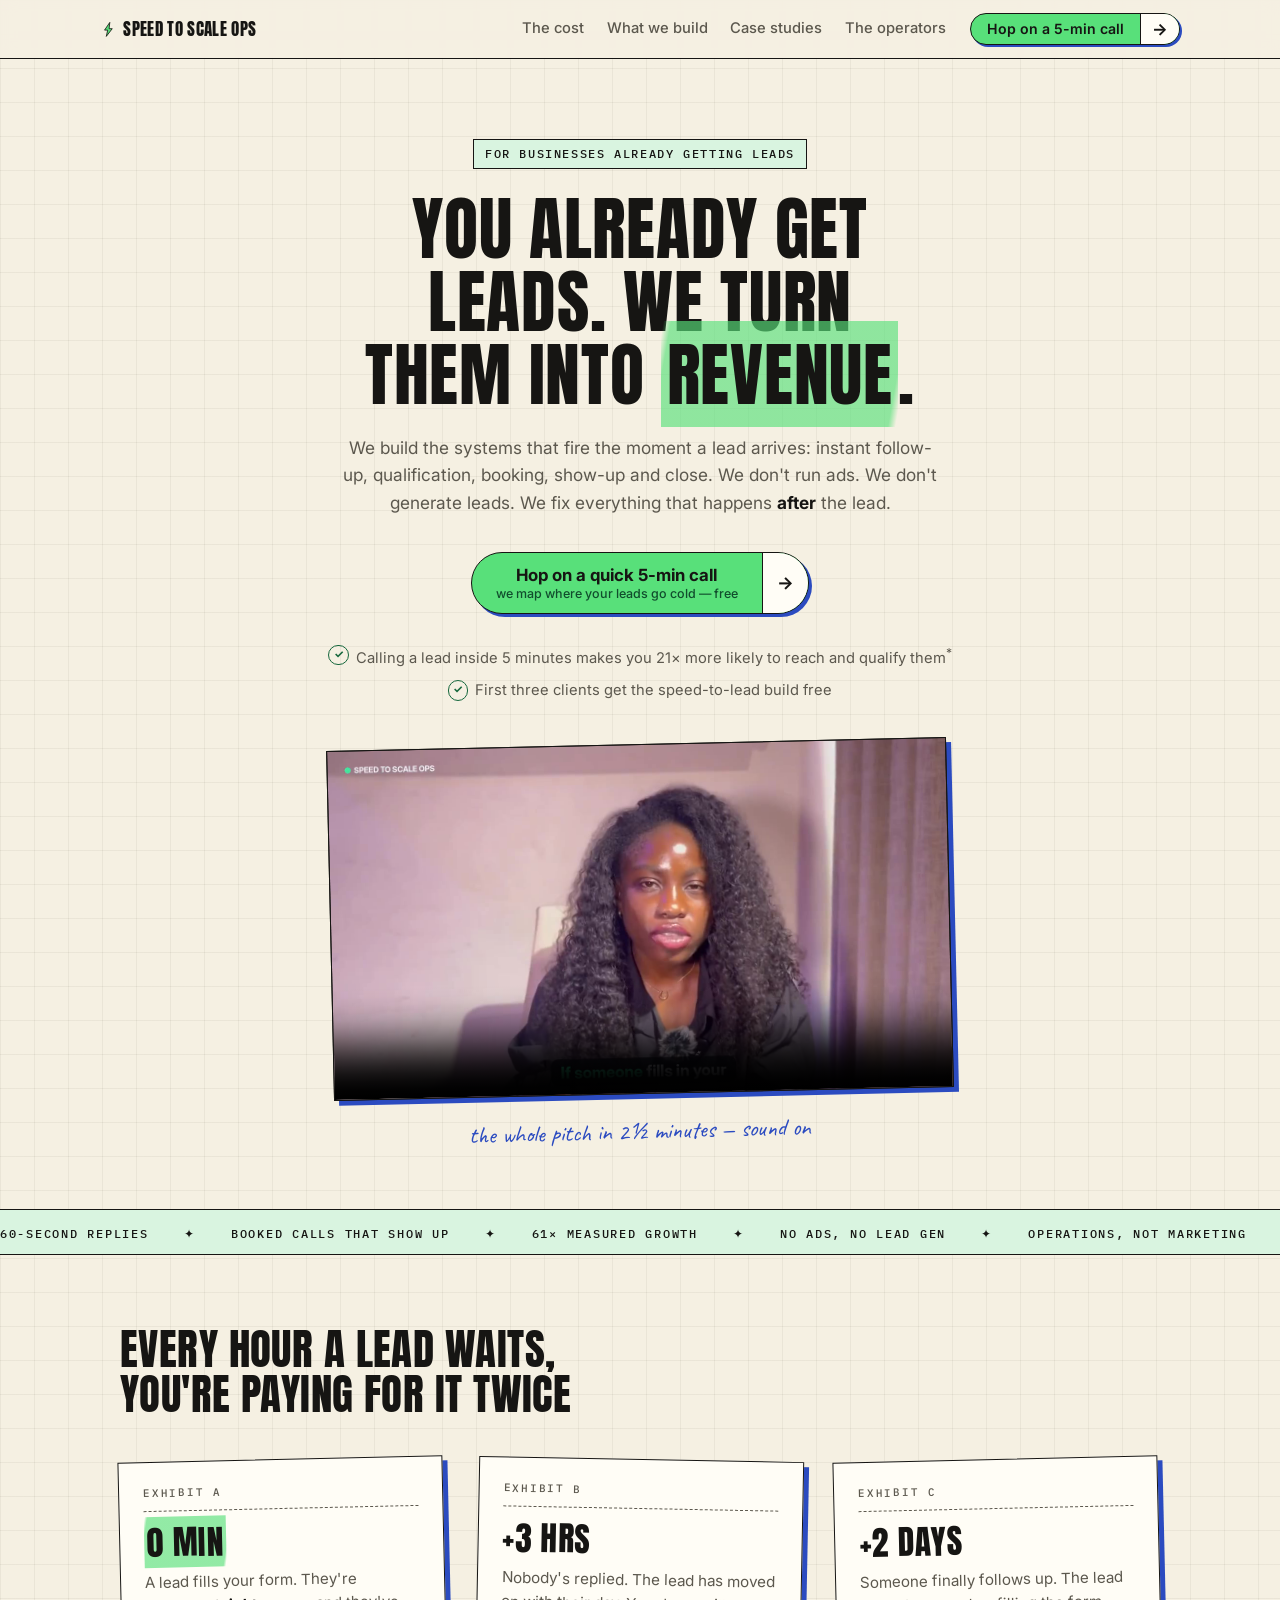
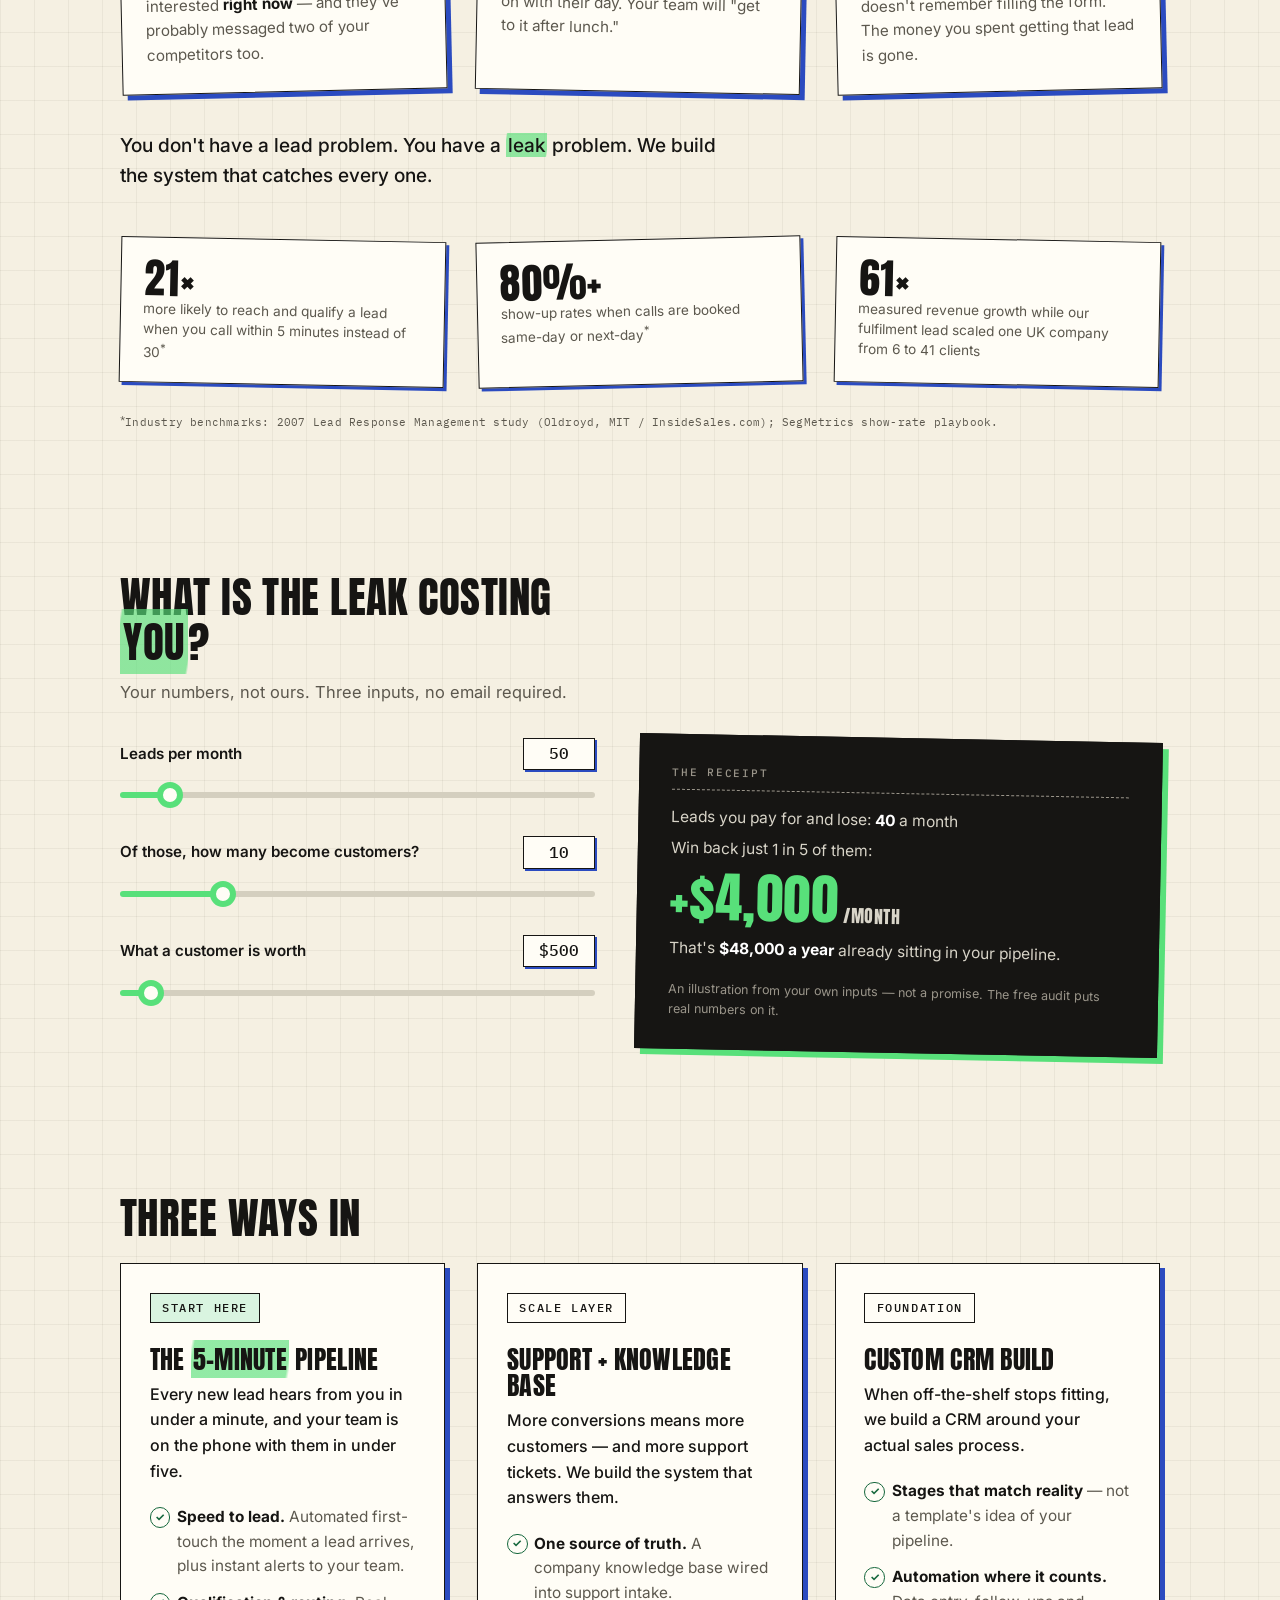
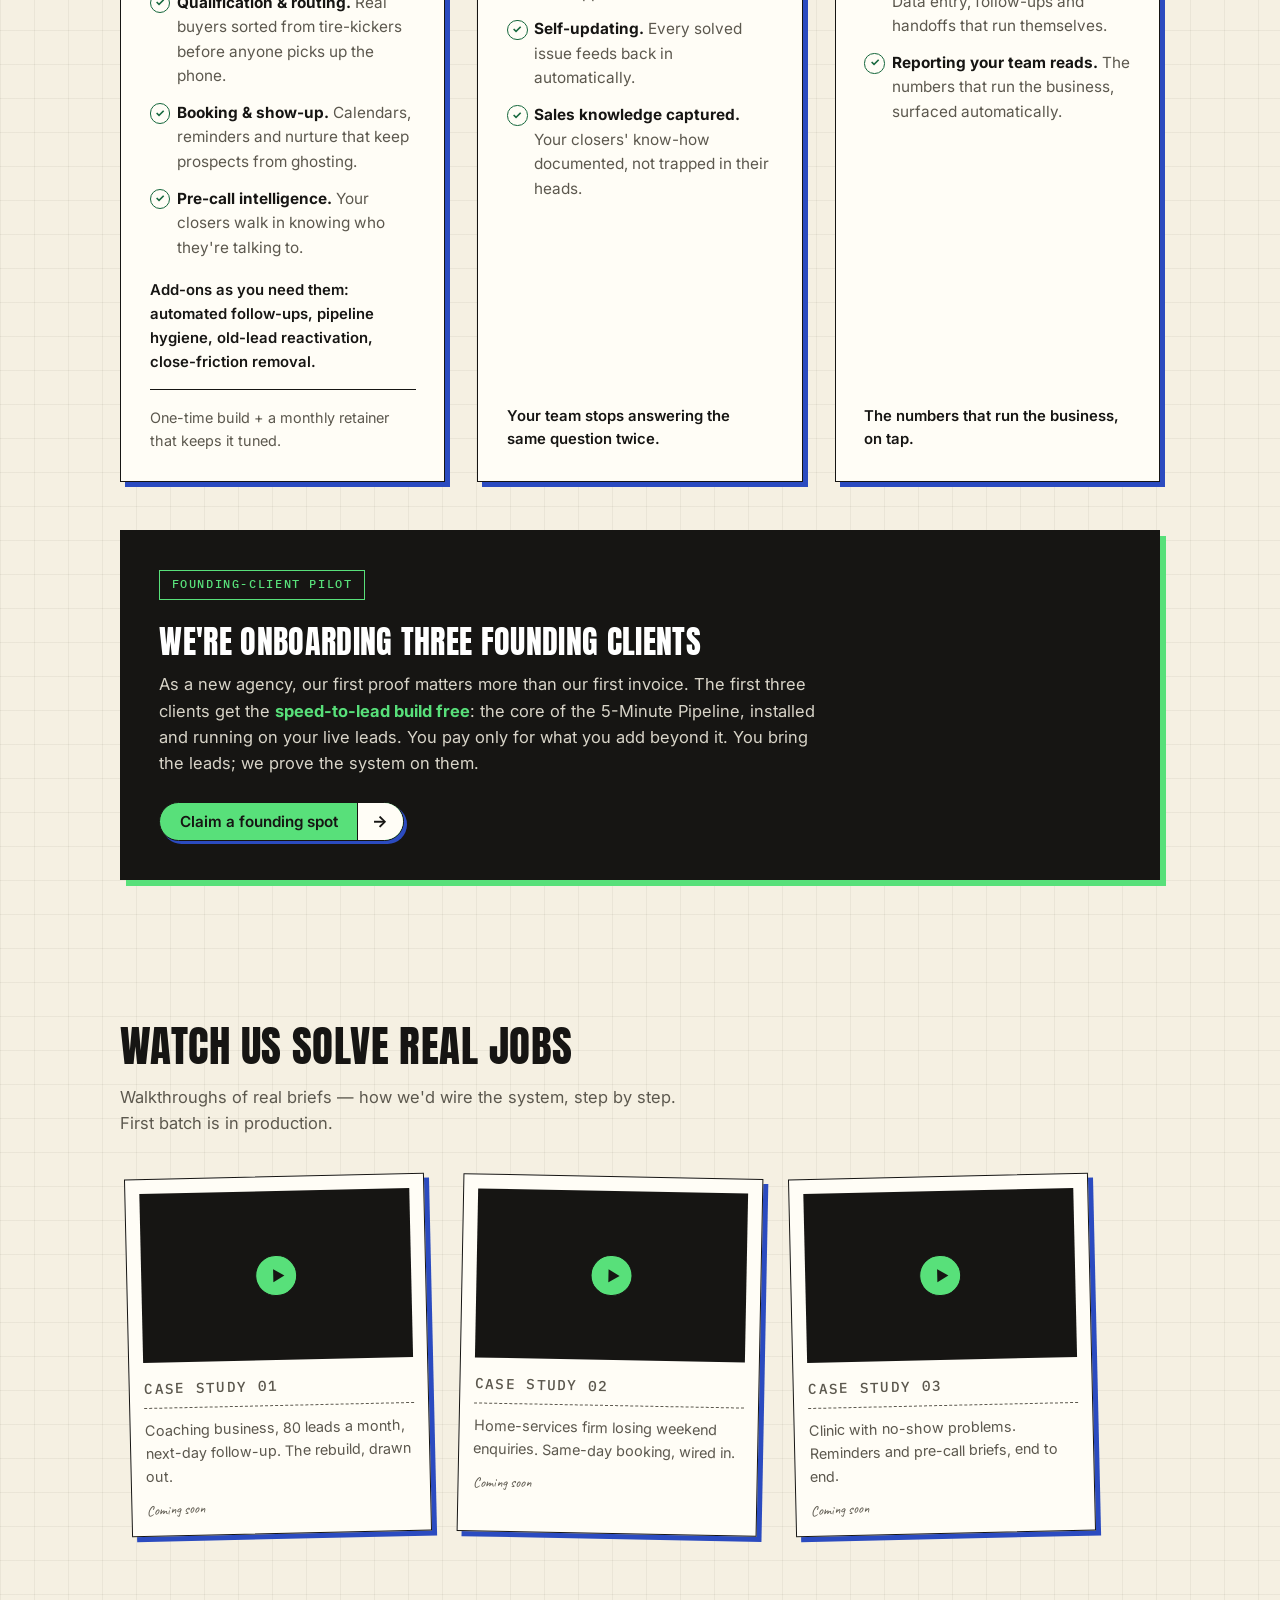
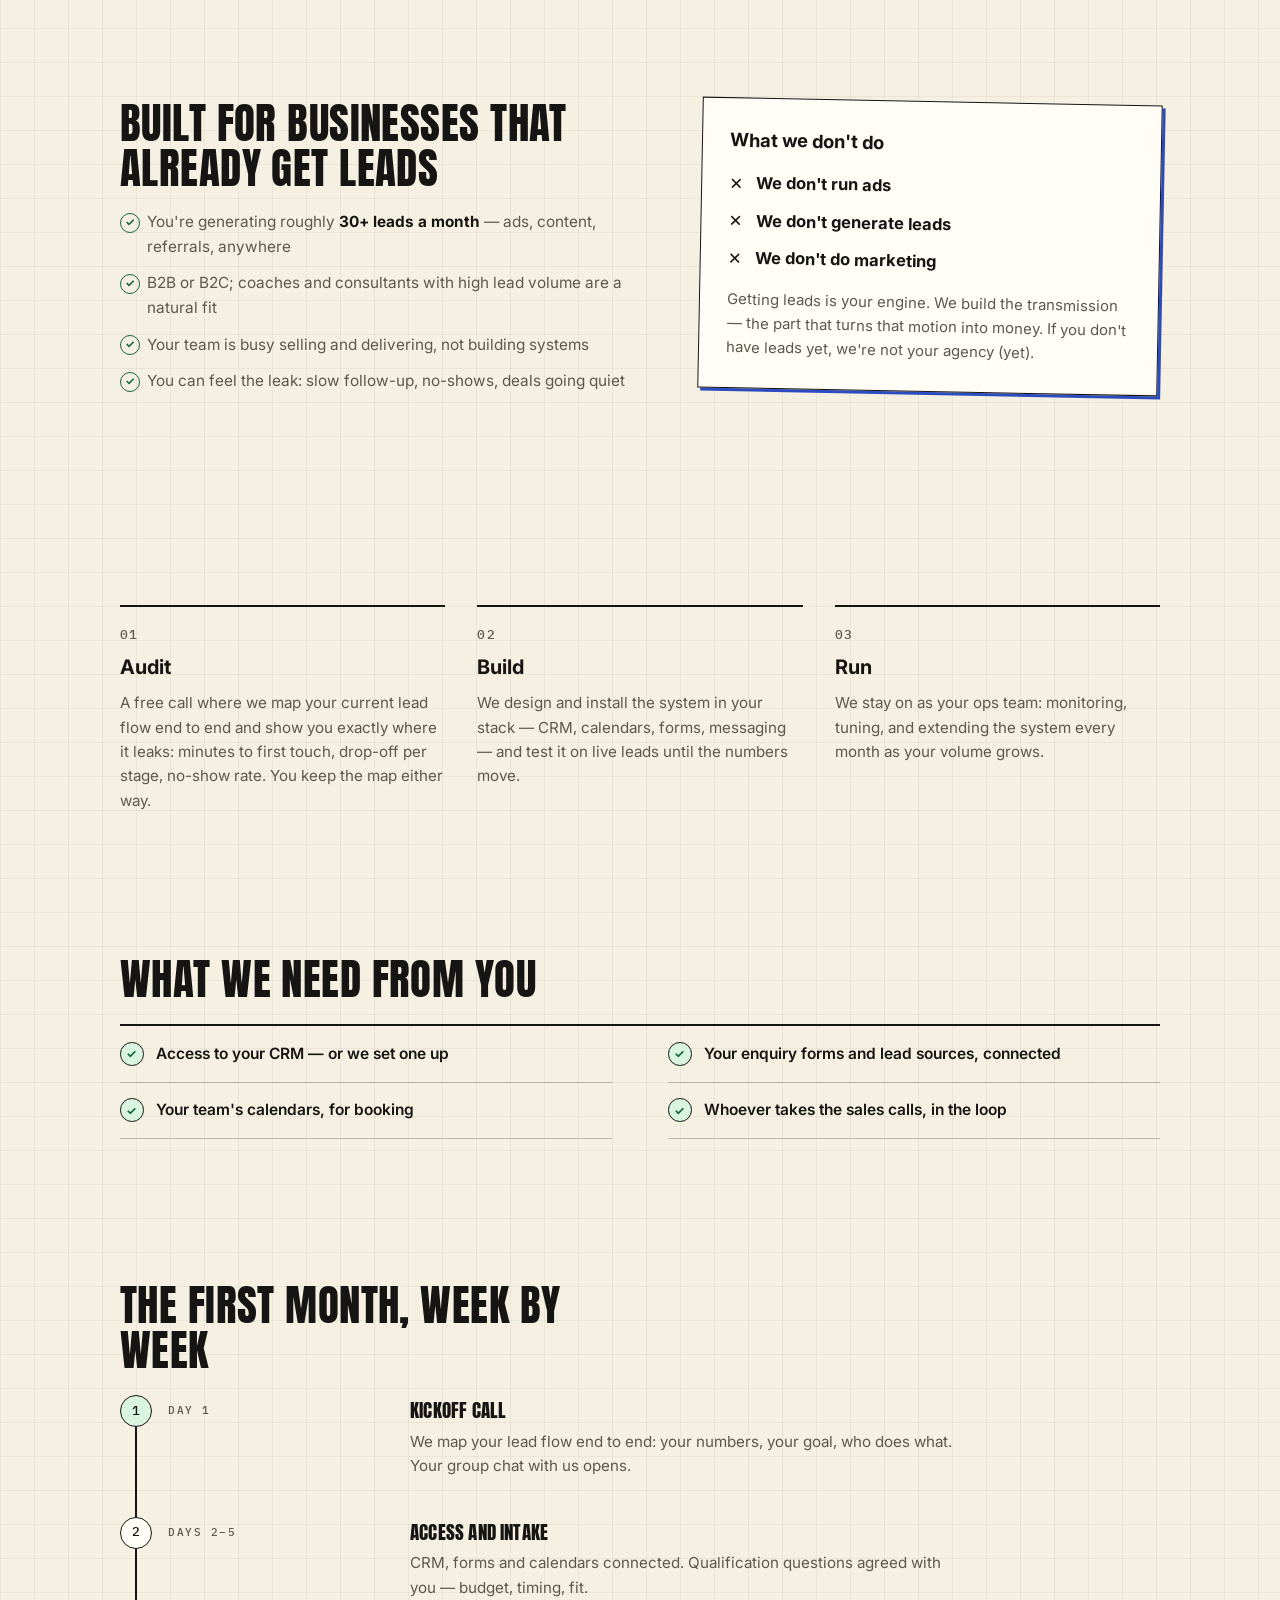
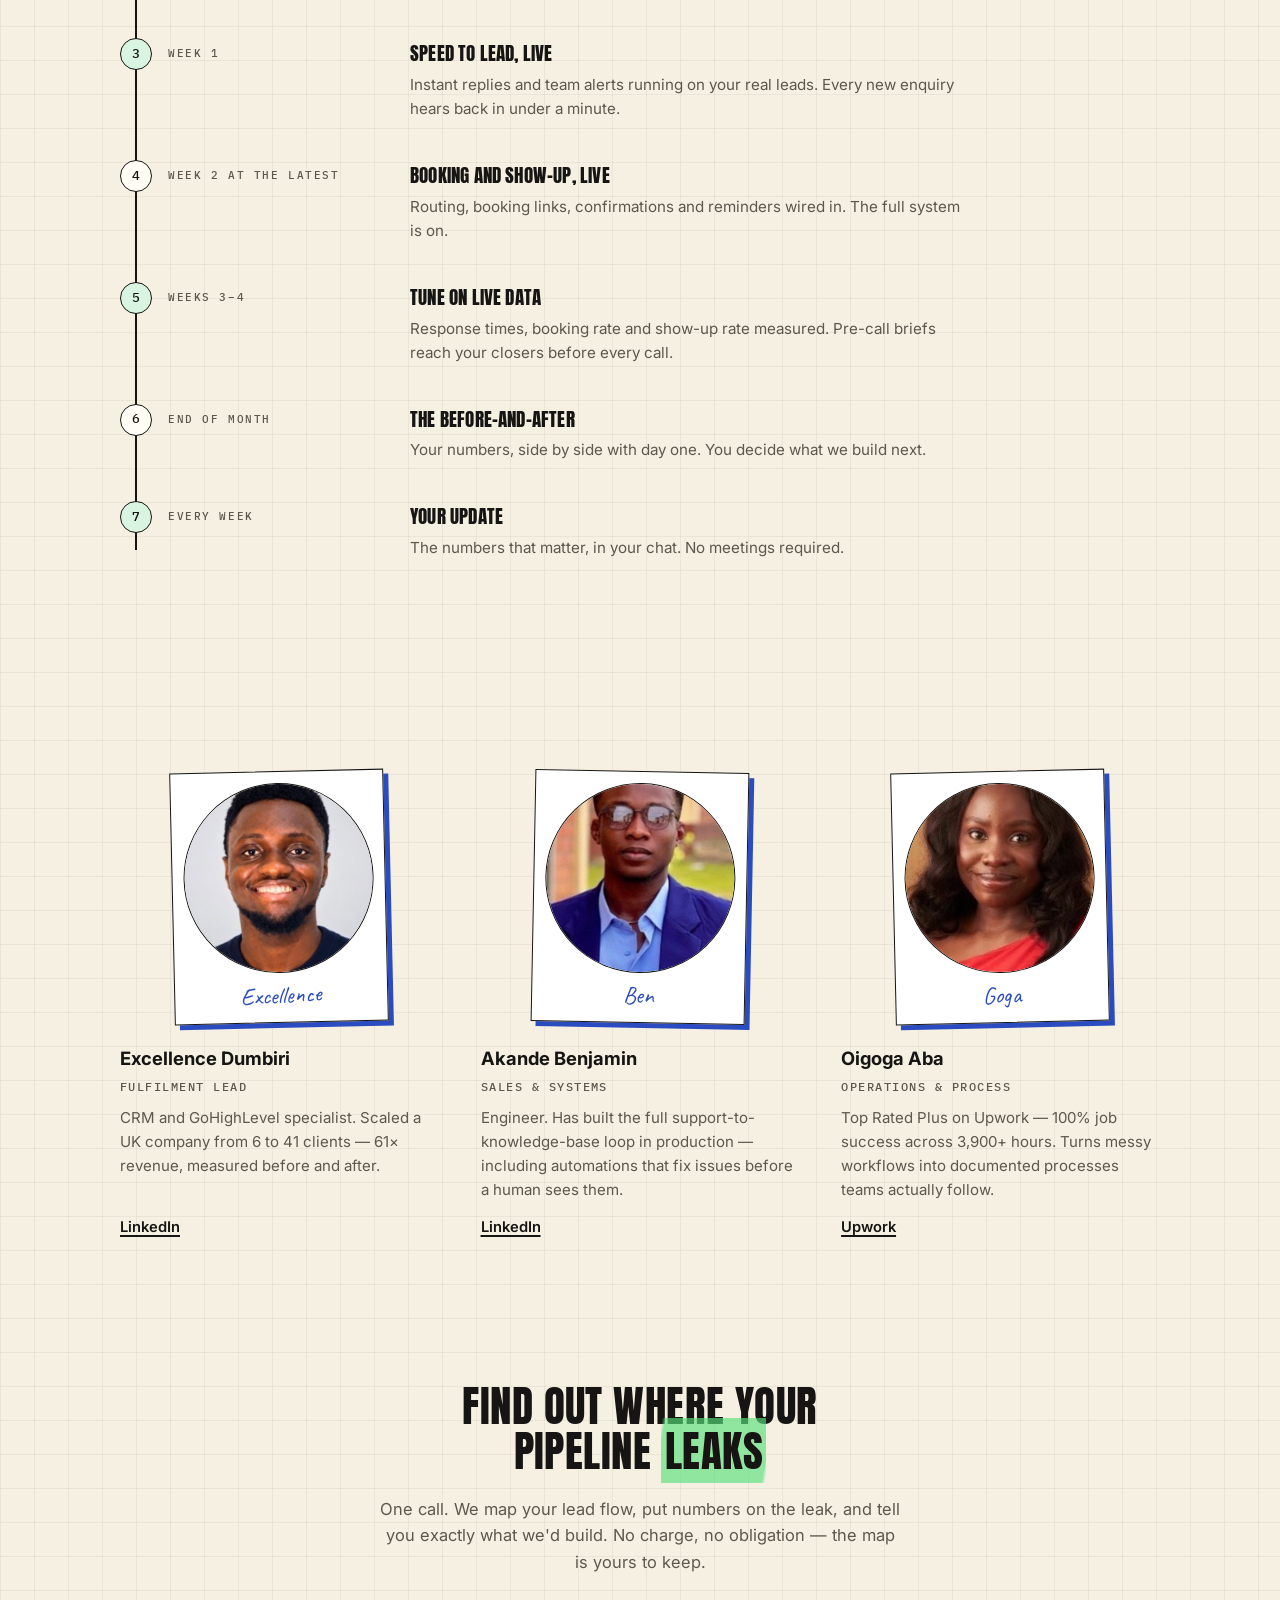
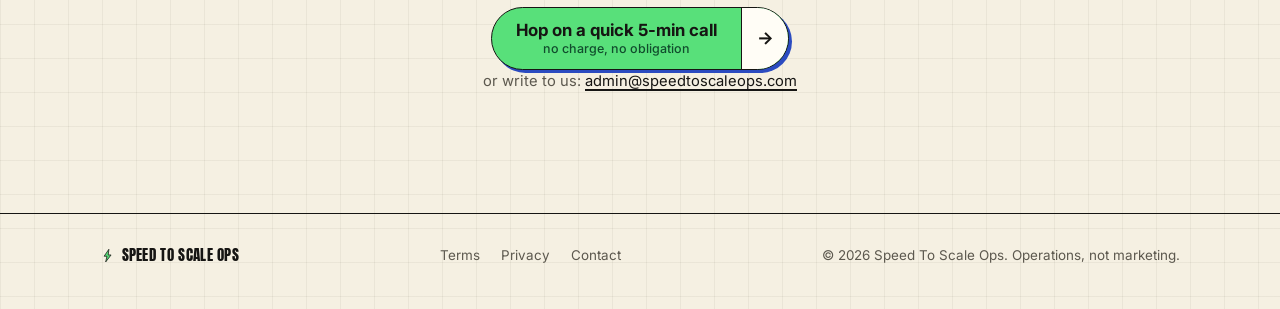
==== commit 2fd443d5: "Replace hero video placeholder with the real pitch video 720p web encode (15MB, from the 64MB master" ====
--- a/index.html
+++ b/index.html
@@ -49,11 +49,14 @@
       <li>First three clients get the speed-to-lead build free</li>
     </ul>
 
-    <div class="video-ph tilt-l" role="img" aria-label="Sales video preview — coming soon">
-      <span class="play" aria-hidden="true">&#9654;</span>
-      <p class="video-cap">The 95-second pitch</p>
-    </div>
-    <p class="scribble video-scribble">dropping this week — watch this space</p>
+    <div class="video-ph tilt-l">
+      <video controls preload="none" playsinline poster="media/pitch-poster.jpg"
+             style="width:100%;height:100%;display:block;object-fit:cover;"
+             aria-label="Speed To Scale Ops pitch video">
+        <source src="media/pitch.mp4" type="video/mp4">
+      </video>
+    </div>
+    <p class="scribble video-scribble">the whole pitch in 2&frac12; minutes — sound on</p>
   </section>
 
   <!-- TICKER -->
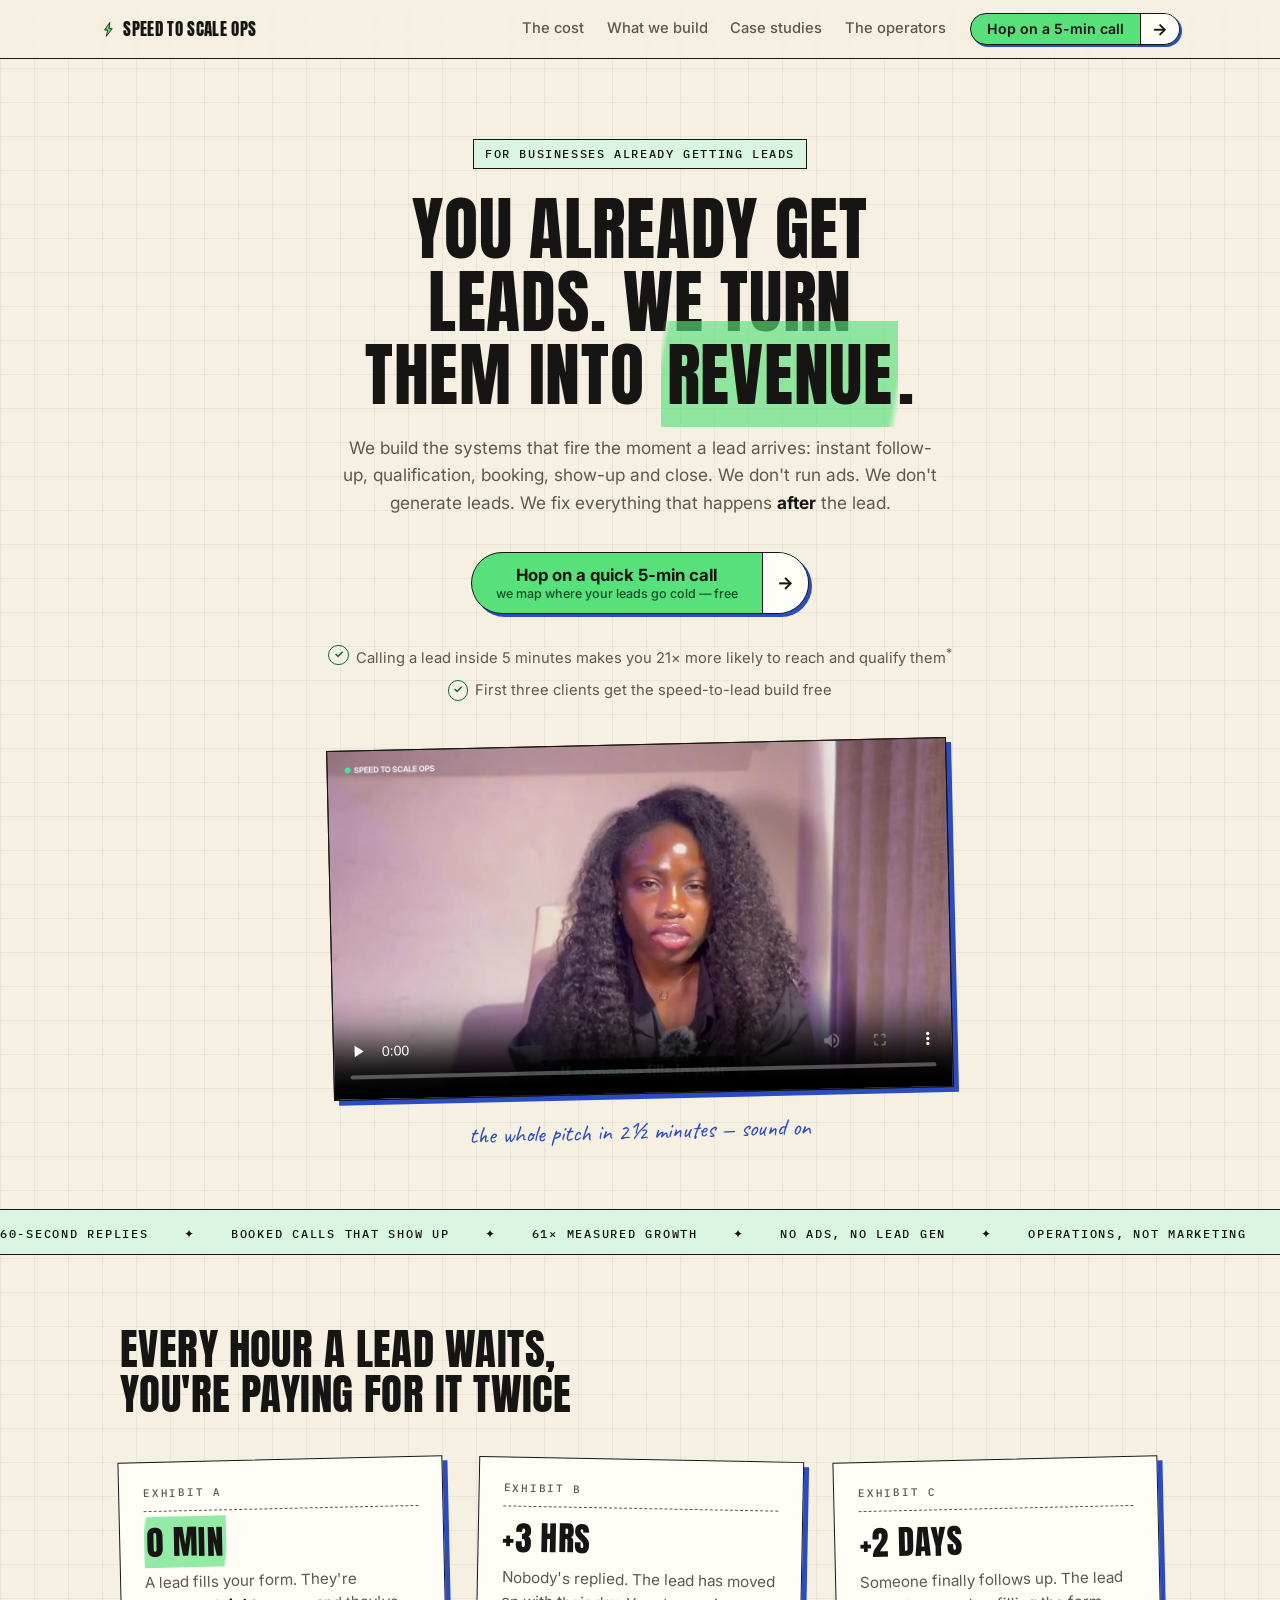
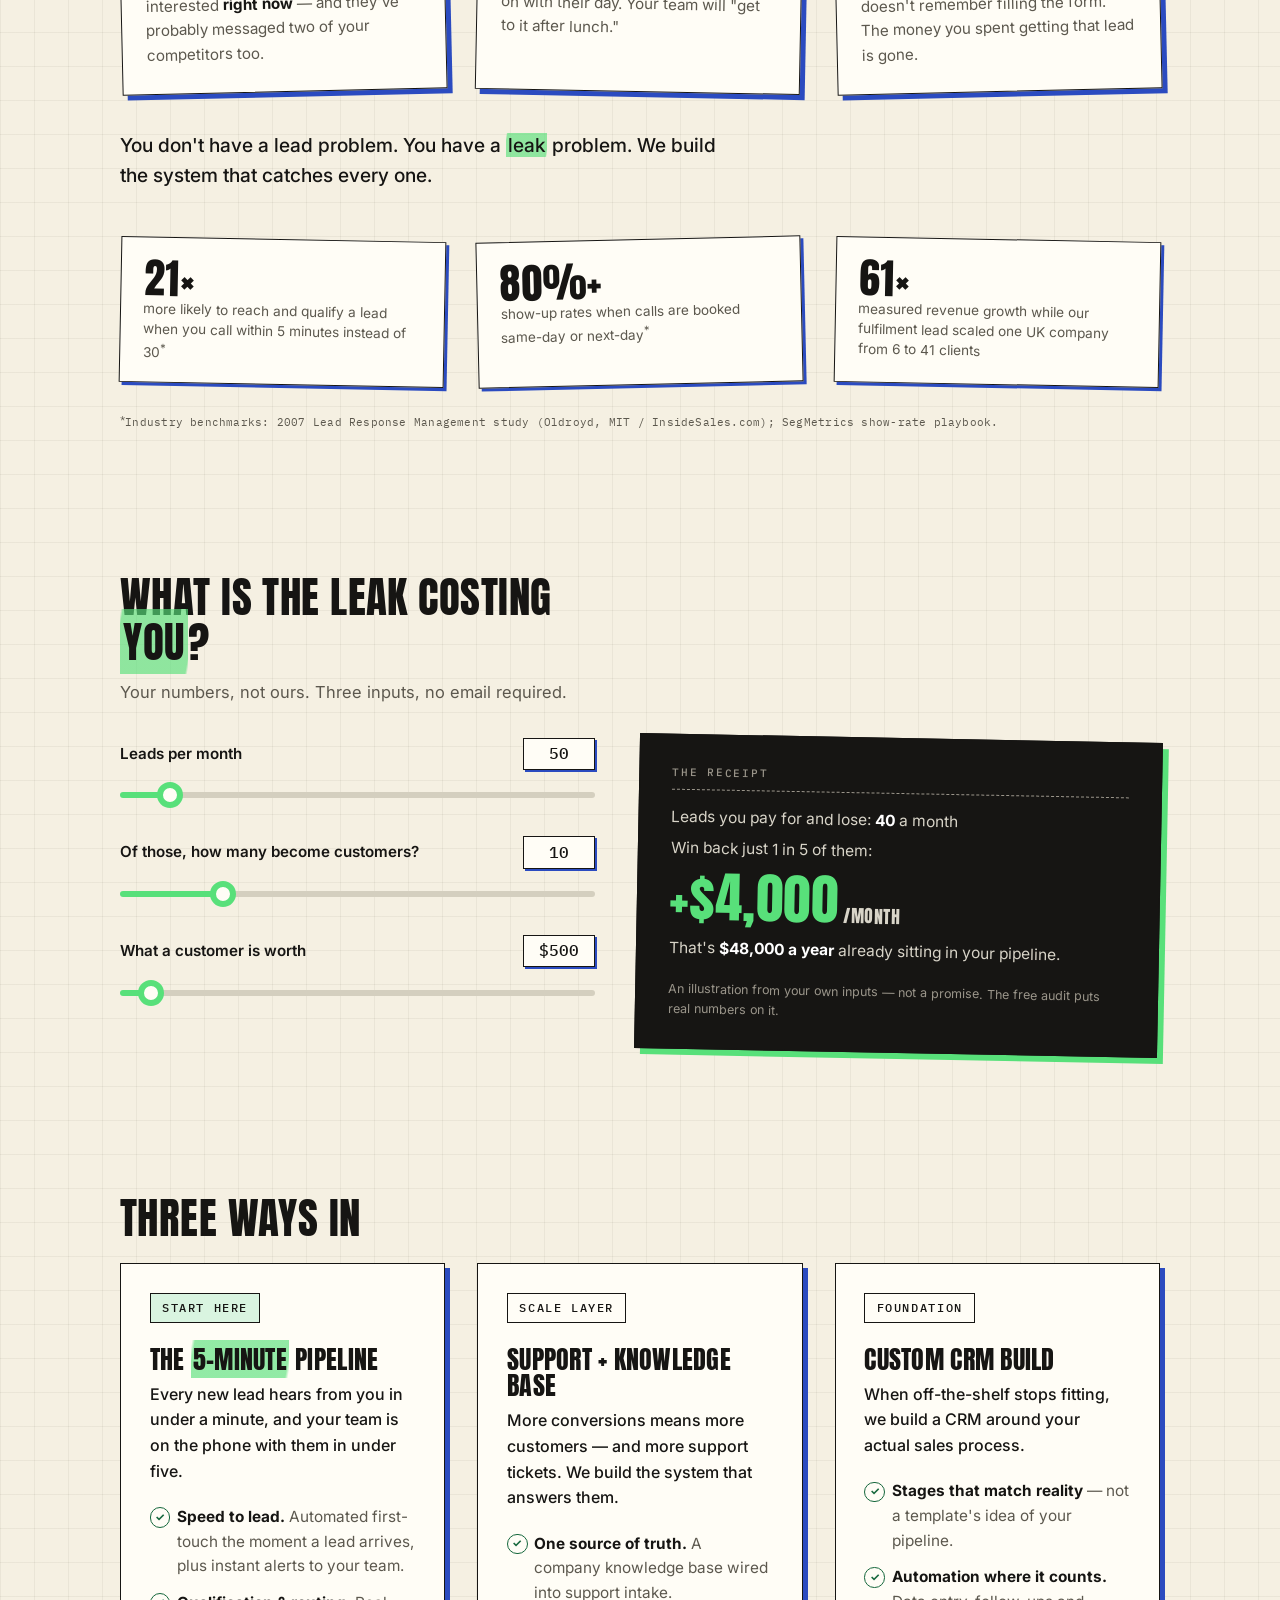
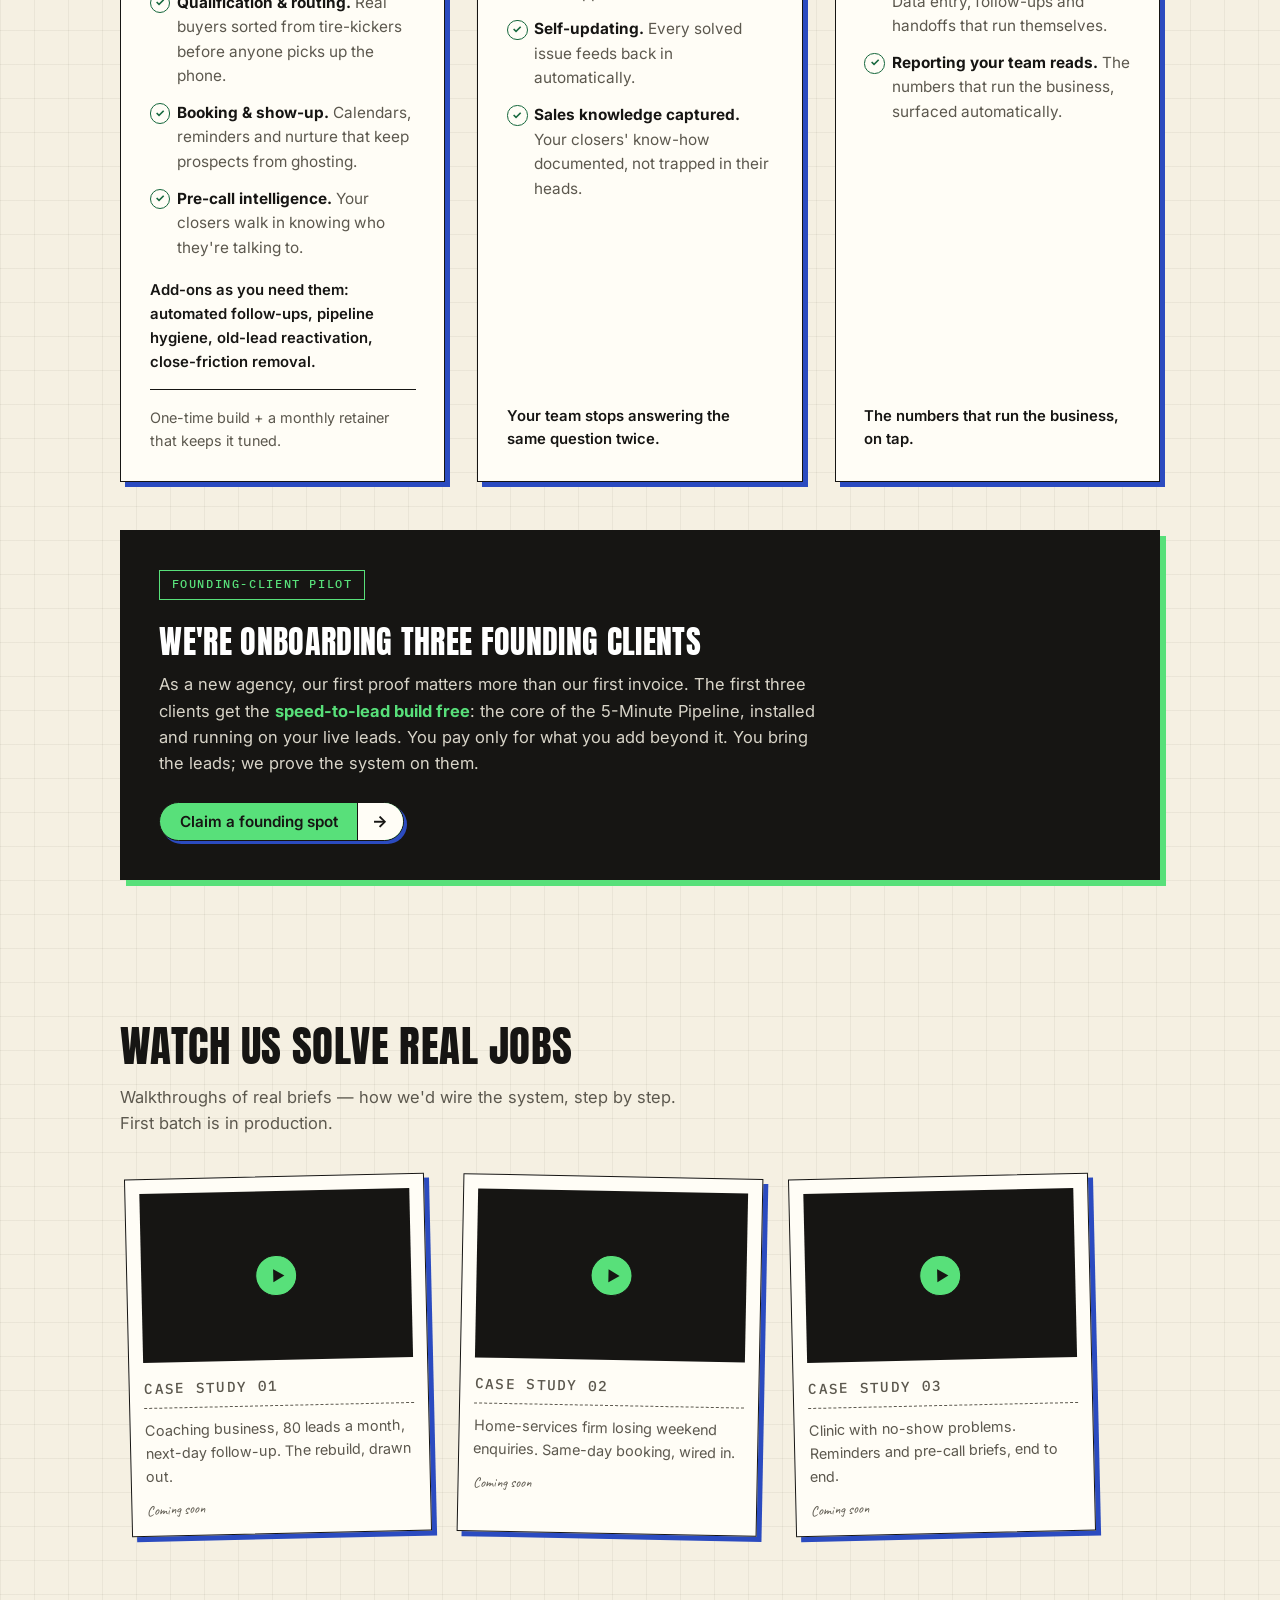
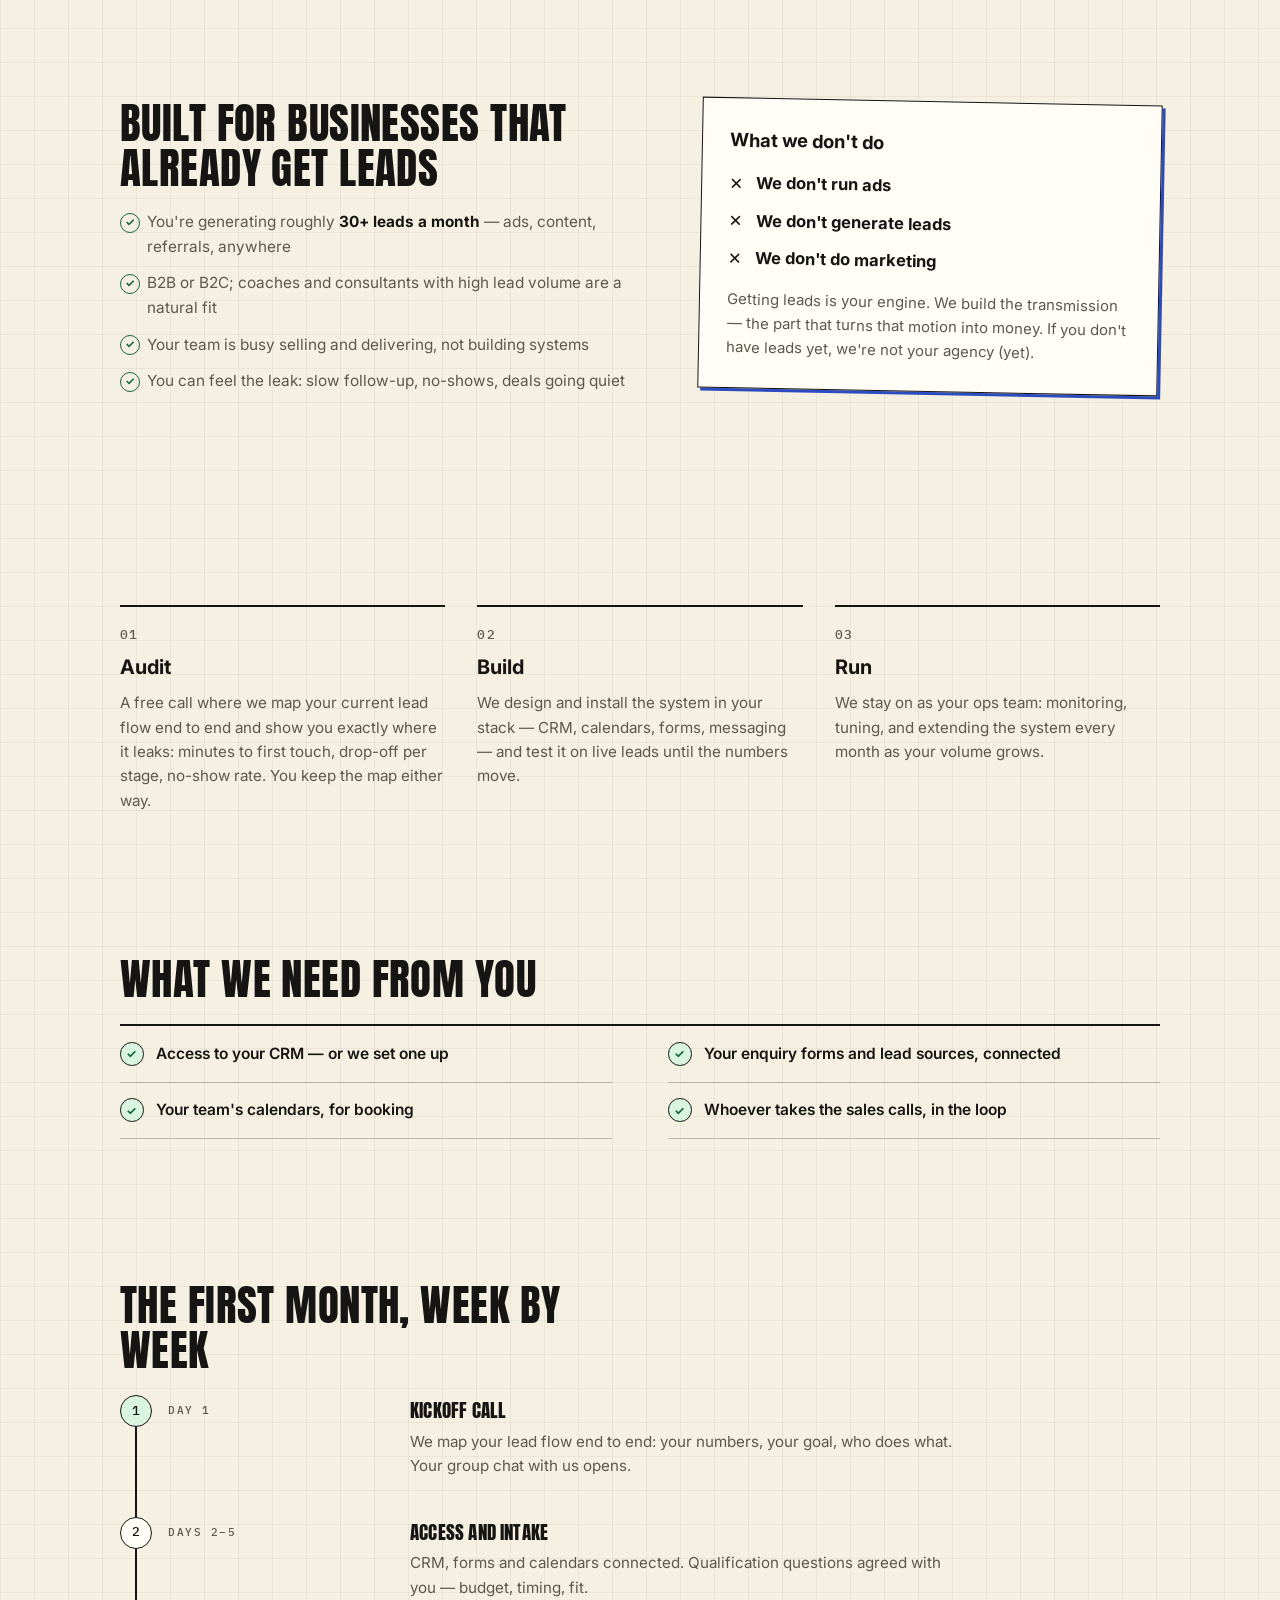
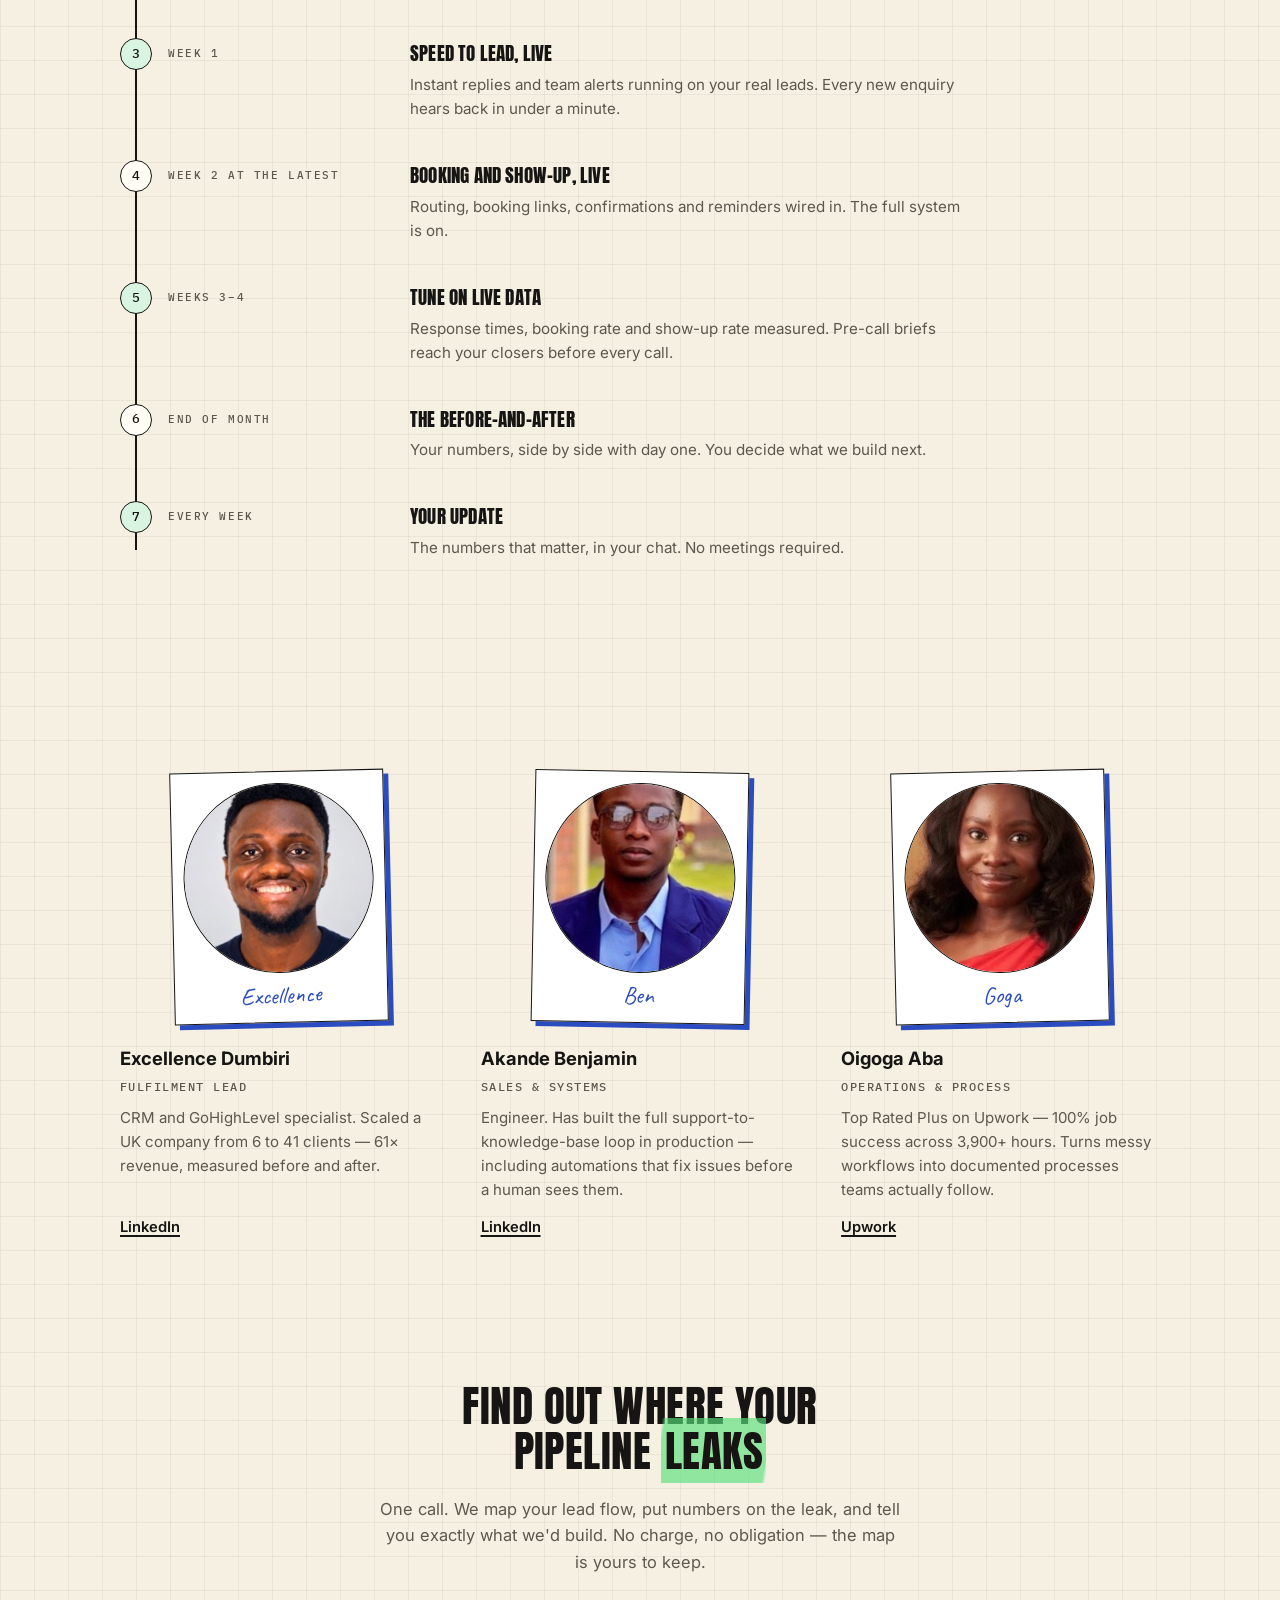
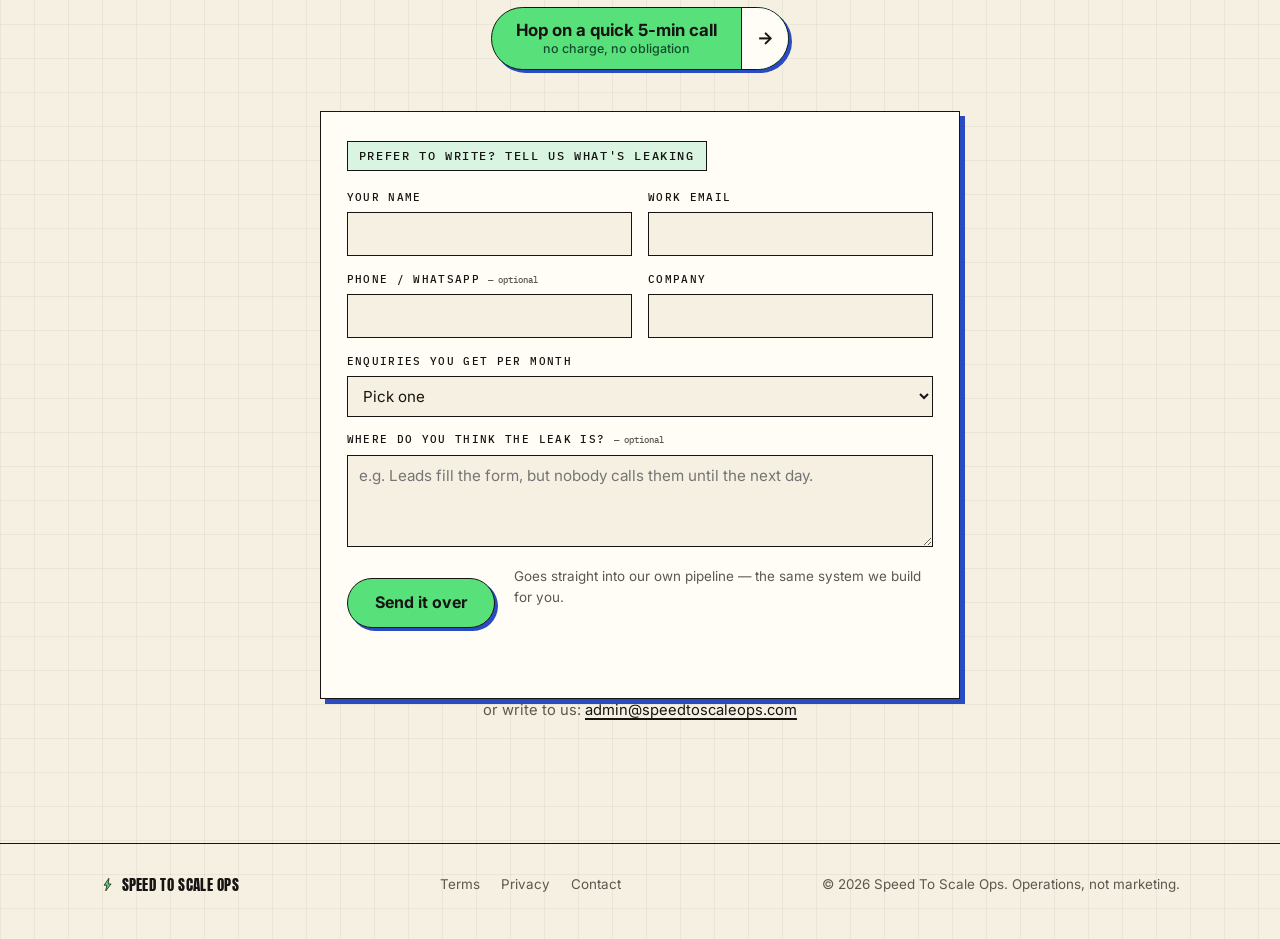
==== commit e0775864: "CTA: brand-styled lead form wired to GoHighLevel inbound webhook Custom HTML form (name/email/phone/" ====
--- a/index.html
+++ b/index.html
@@ -376,6 +376,80 @@
       <span class="pill-main"><strong>Hop on a quick 5-min call</strong><small>no charge, no obligation</small></span>
       <span class="pill-arrow">&rarr;</span>
     </a>
+    <style>
+      .lead-form { max-width: 640px; margin: 2.6rem auto 0; text-align: left; background: var(--card); border: 1.5px solid var(--ink); box-shadow: var(--shadow); padding: 1.8rem 1.6rem 1.6rem; }
+      .lead-form .chip { margin-bottom: 1.1rem; }
+      .lf-grid { display: grid; grid-template-columns: 1fr 1fr; gap: 0.9rem 1rem; }
+      .lf-field { display: flex; flex-direction: column; gap: 0.35rem; }
+      .lf-field.lf-full { grid-column: 1 / -1; }
+      .lf-field label { font-family: "IBM Plex Mono", monospace; font-size: 0.7rem; font-weight: 500; text-transform: uppercase; letter-spacing: 0.12em; color: var(--ink); }
+      .lf-field label small { text-transform: none; letter-spacing: 0; color: var(--dim); }
+      .lf-field input, .lf-field select, .lf-field textarea {
+        font: inherit; font-size: 0.95rem; color: var(--ink);
+        background: var(--paper); border: 1.5px solid var(--ink); border-radius: 0;
+        padding: 0.55rem 0.7rem; width: 100%;
+      }
+      .lf-field textarea { resize: vertical; min-height: 92px; }
+      .lf-field input:focus-visible, .lf-field select:focus-visible, .lf-field textarea:focus-visible { outline: 2.5px solid var(--green-deep); outline-offset: 1px; }
+      .lf-foot { display: flex; align-items: center; gap: 1rem; margin-top: 1.2rem; flex-wrap: wrap; }
+      .lf-submit { display: inline-block; font: inherit; font-weight: 700; font-size: 1rem; cursor: pointer; background: var(--green); color: var(--ink); border: 1.5px solid var(--ink); border-radius: 999px; padding: 0.7rem 1.7rem; box-shadow: var(--shadow-sm); transition: translate 0.08s ease, box-shadow 0.08s ease; }
+      .lf-submit:hover { translate: 2px 2px; box-shadow: 1px 1px 0 var(--scribble); }
+      .lf-submit:focus-visible { outline: 2.5px solid var(--green-deep); outline-offset: 2px; }
+      .lf-submit[disabled] { opacity: 0.6; cursor: wait; translate: none; }
+      .lf-note { font-size: 0.84rem; color: var(--dim); margin: 0; }
+      .lf-status { margin: 1rem 0 0; font-size: 0.95rem; }
+      .lf-status.err { color: #a03022; }
+      .lf-done { text-align: left; }
+      .lf-done h3 { font-family: "Anton", "Arial Narrow", sans-serif; font-weight: 400; text-transform: uppercase; font-size: 1.5rem; margin-bottom: 0.6rem; }
+      .lf-done p { max-width: none; margin: 0 0 0.4rem; }
+      .lf-hp { position: absolute; left: -9999px; width: 1px; height: 1px; overflow: hidden; }
+      @media (max-width: 580px) { .lf-grid { grid-template-columns: 1fr; } }
+    </style>
+    <form class="lead-form" id="lead-form" novalidate>
+      <span class="chip">Prefer to write? Tell us what's leaking</span>
+      <div class="lf-grid">
+        <div class="lf-field">
+          <label for="lf-name">Your name</label>
+          <input id="lf-name" name="name" type="text" autocomplete="name" required>
+        </div>
+        <div class="lf-field">
+          <label for="lf-email">Work email</label>
+          <input id="lf-email" name="email" type="email" autocomplete="email" required>
+        </div>
+        <div class="lf-field">
+          <label for="lf-phone">Phone / WhatsApp <small>— optional</small></label>
+          <input id="lf-phone" name="phone" type="tel" autocomplete="tel">
+        </div>
+        <div class="lf-field">
+          <label for="lf-company">Company</label>
+          <input id="lf-company" name="company" type="text" autocomplete="organization">
+        </div>
+        <div class="lf-field lf-full">
+          <label for="lf-leads">Enquiries you get per month</label>
+          <select id="lf-leads" name="monthly_leads">
+            <option value="" selected>Pick one</option>
+            <option>Under 30</option>
+            <option>30&ndash;100</option>
+            <option>100&ndash;300</option>
+            <option>300+</option>
+            <option>No idea &mdash; that's the problem</option>
+          </select>
+        </div>
+        <div class="lf-field lf-full">
+          <label for="lf-message">Where do you think the leak is? <small>— optional</small></label>
+          <textarea id="lf-message" name="message" placeholder="e.g. Leads fill the form, but nobody calls them until the next day."></textarea>
+        </div>
+      </div>
+      <div class="lf-hp" aria-hidden="true">
+        <label for="lf-website">Website</label>
+        <input id="lf-website" name="website" type="text" tabindex="-1" autocomplete="off">
+      </div>
+      <div class="lf-foot">
+        <button class="lf-submit" type="submit">Send it over</button>
+        <p class="lf-note">Goes straight into our own pipeline &mdash; the same system we build for you.</p>
+      </div>
+      <p class="lf-status" id="lf-status" role="status" aria-live="polite"></p>
+    </form>
     <p class="cta-alt">or write to us: <a href="mailto:admin@speedtoscaleops.com">admin@speedtoscaleops.com</a></p>
   </section>
 
@@ -463,6 +537,62 @@
   }, { threshold: 0.4 });
   document.querySelectorAll('.stat-big').forEach(function (el) { counted.observe(el); });
 })();
+
+(function () {
+  var form = document.getElementById('lead-form');
+  if (!form) return;
+  var status = document.getElementById('lf-status');
+  var btn = form.querySelector('.lf-submit');
+  var HOOK = 'https://services.leadconnectorhq.com/hooks/P3X8DgAMlH6oqrSA7OvR/webhook-trigger/d8bd94df-9e75-450f-b717-20cdba03fef5';
+
+  function done() {
+    form.innerHTML =
+      '<div class="lf-done">' +
+      '<span class="chip">Message received</span>' +
+      '<h3>It’s in our pipeline</h3>' +
+      '<p>Your note just went through the same system we build for clients — logged, tagged and routed before you finished reading this.</p>' +
+      '<p>One of us — Ben, Excellence or Goga — will come back to you today.</p>' +
+      '</div>';
+  }
+
+  form.addEventListener('submit', function (ev) {
+    ev.preventDefault();
+    status.textContent = '';
+    status.classList.remove('err');
+    if (!form.reportValidity()) return;
+    if (form.website && form.website.value) { done(); return; }
+
+    var name = form.name.value.trim().replace(/\s+/g, ' ');
+    var first = name.split(' ')[0] || '';
+    var last = name.split(' ').slice(1).join(' ');
+    var payload = {
+      first_name: first,
+      last_name: last,
+      email: form.email.value.trim(),
+      phone: form.phone.value.trim(),
+      company: form.company.value.trim(),
+      monthly_leads: form.monthly_leads.value,
+      message: form.message.value.trim(),
+      source: 'speedtoscaleops.com website form'
+    };
+
+    btn.disabled = true;
+    btn.textContent = 'Sending…';
+    fetch(HOOK, {
+      method: 'POST',
+      headers: { 'Content-Type': 'application/json' },
+      body: JSON.stringify(payload)
+    }).then(function (res) {
+      if (!res.ok) throw new Error('HTTP ' + res.status);
+      done();
+    }).catch(function () {
+      btn.disabled = false;
+      btn.textContent = 'Send it over';
+      status.classList.add('err');
+      status.textContent = 'That didn’t go through — please try again, or email admin@speedtoscaleops.com.';
+    });
+  });
+})();
 </script>
 
 </body>
